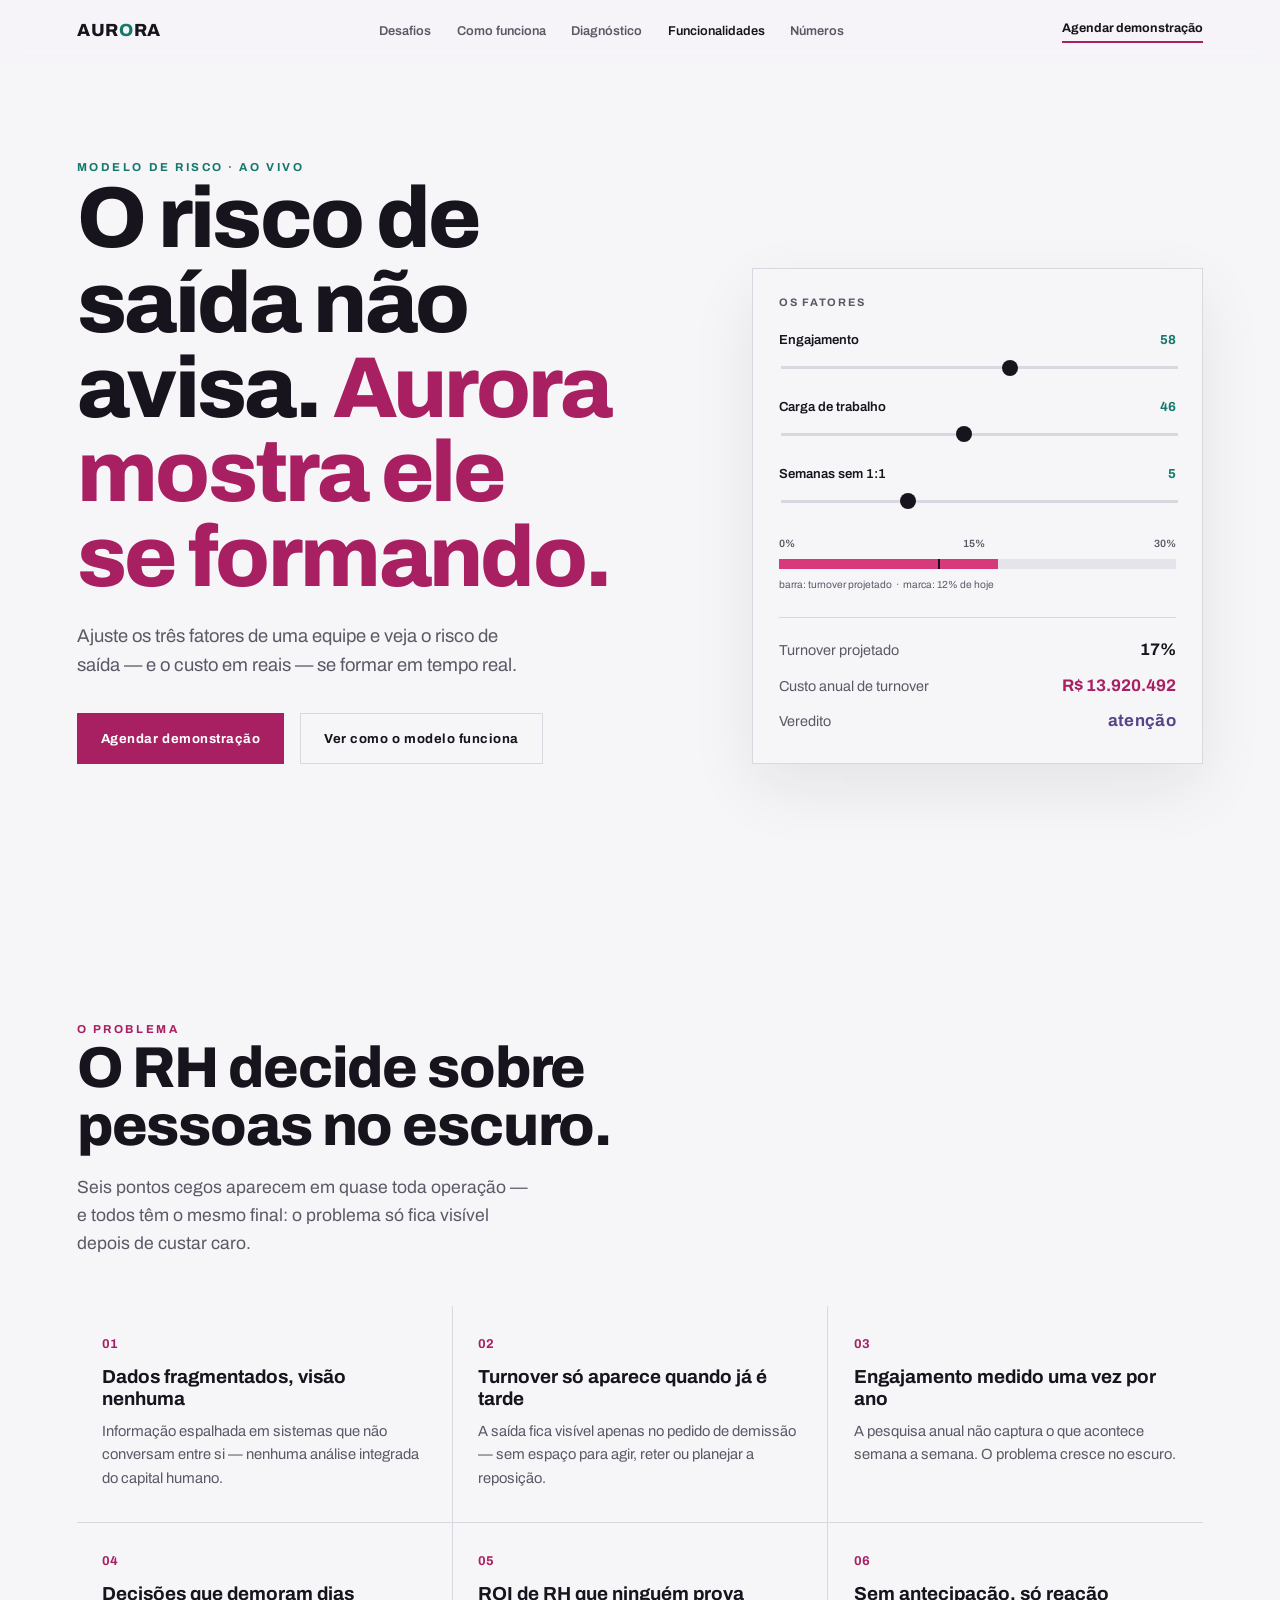
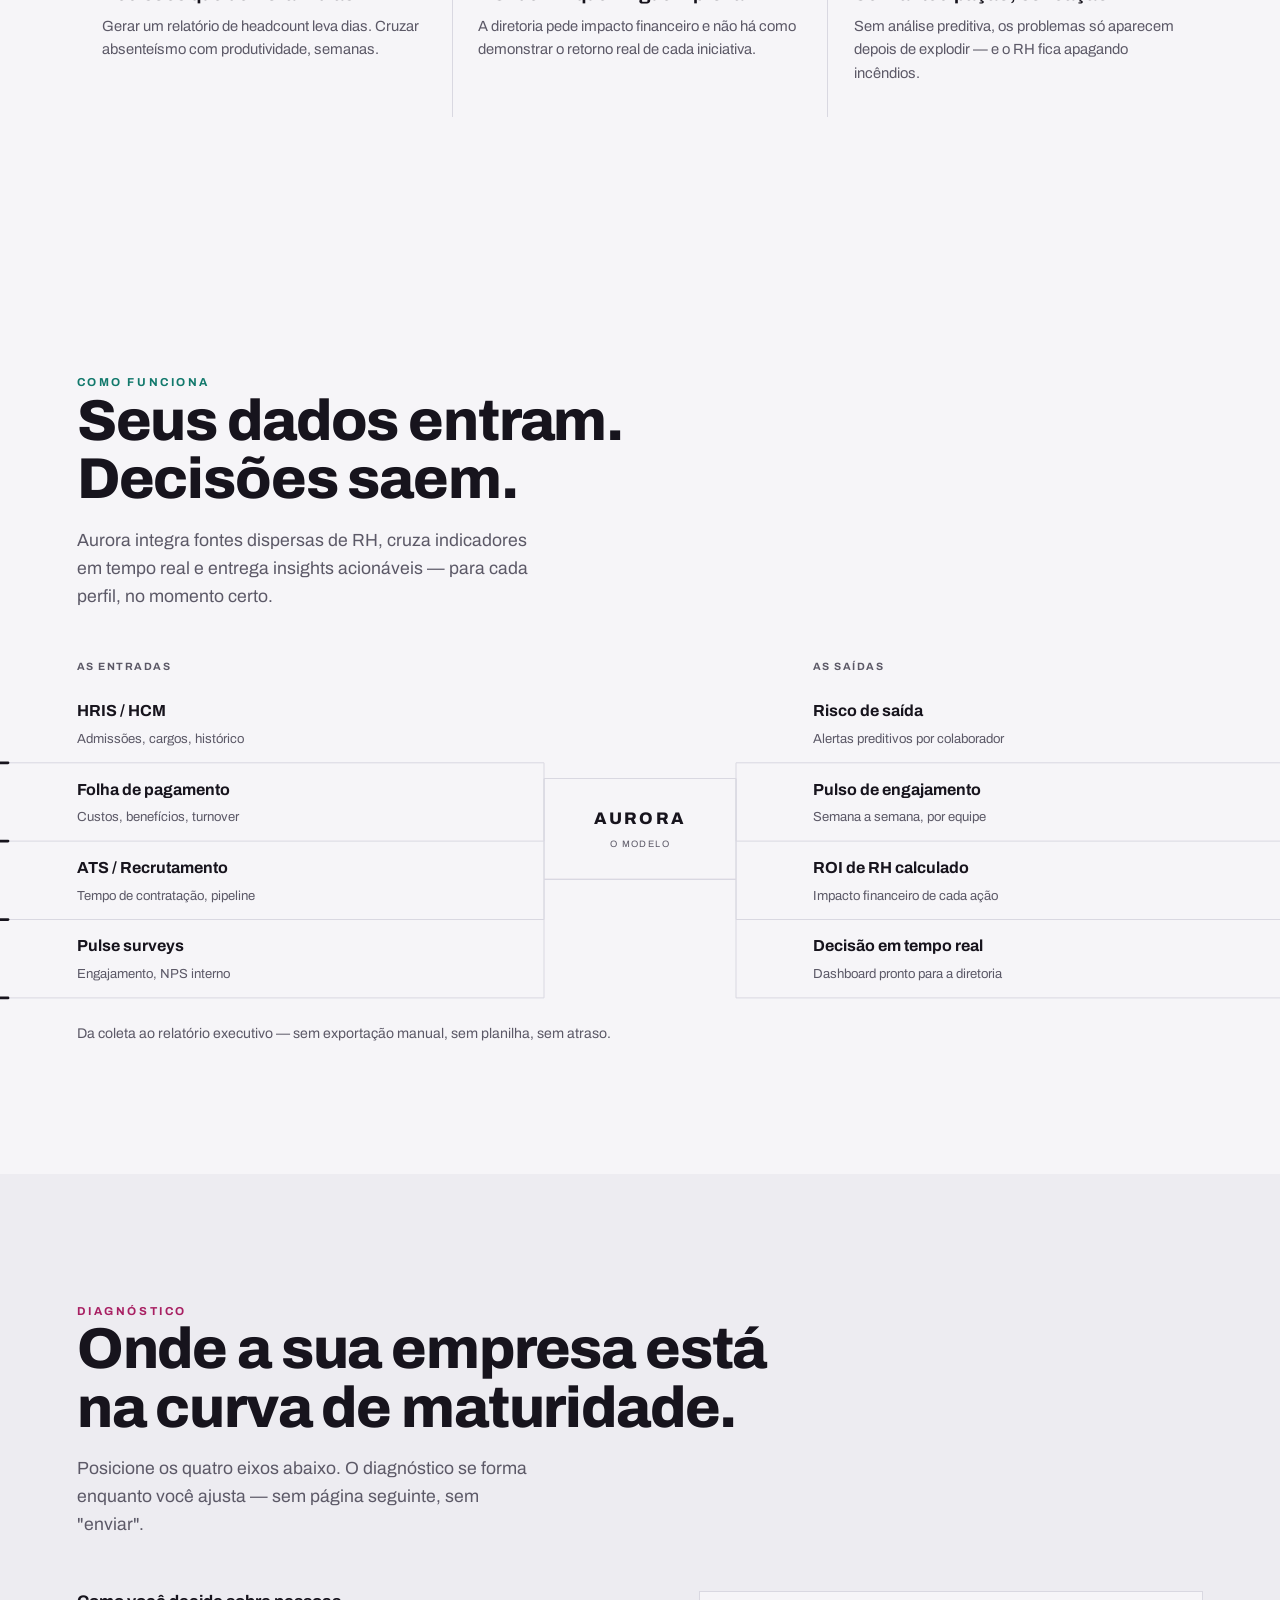
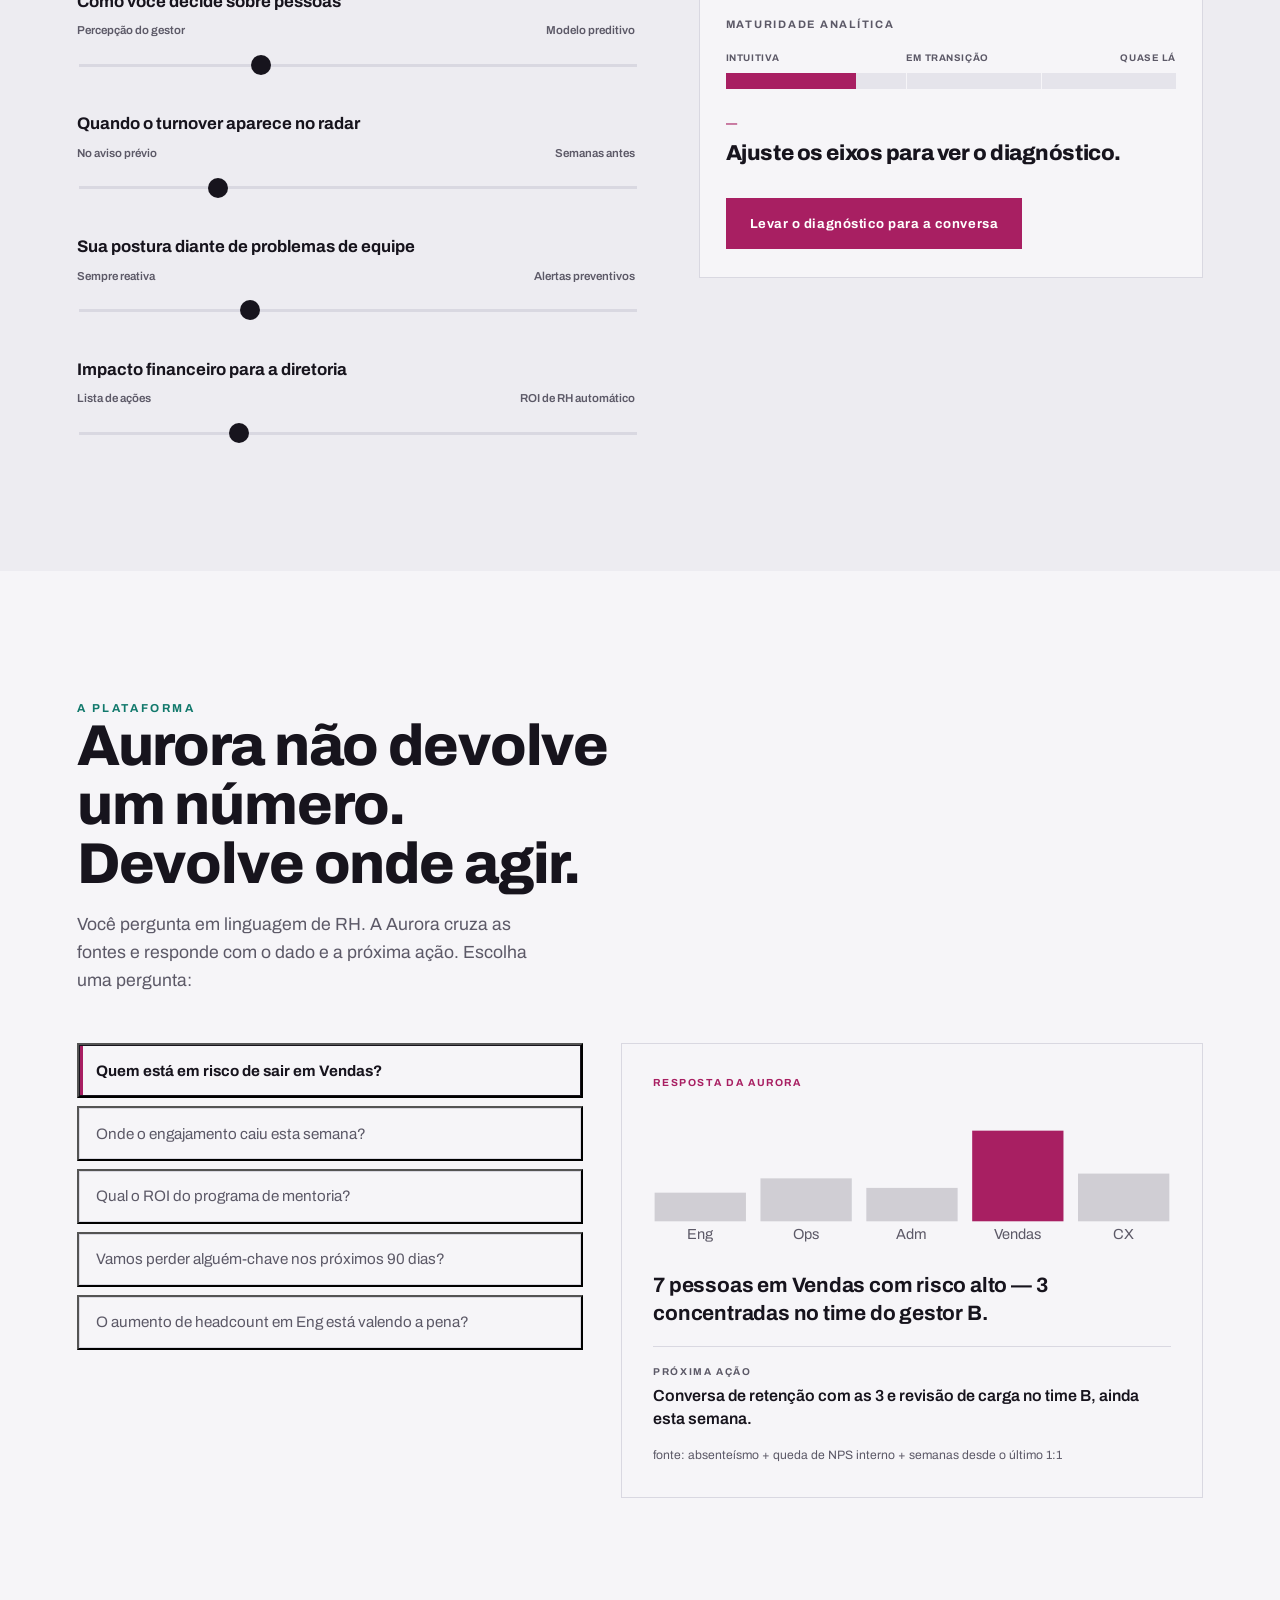
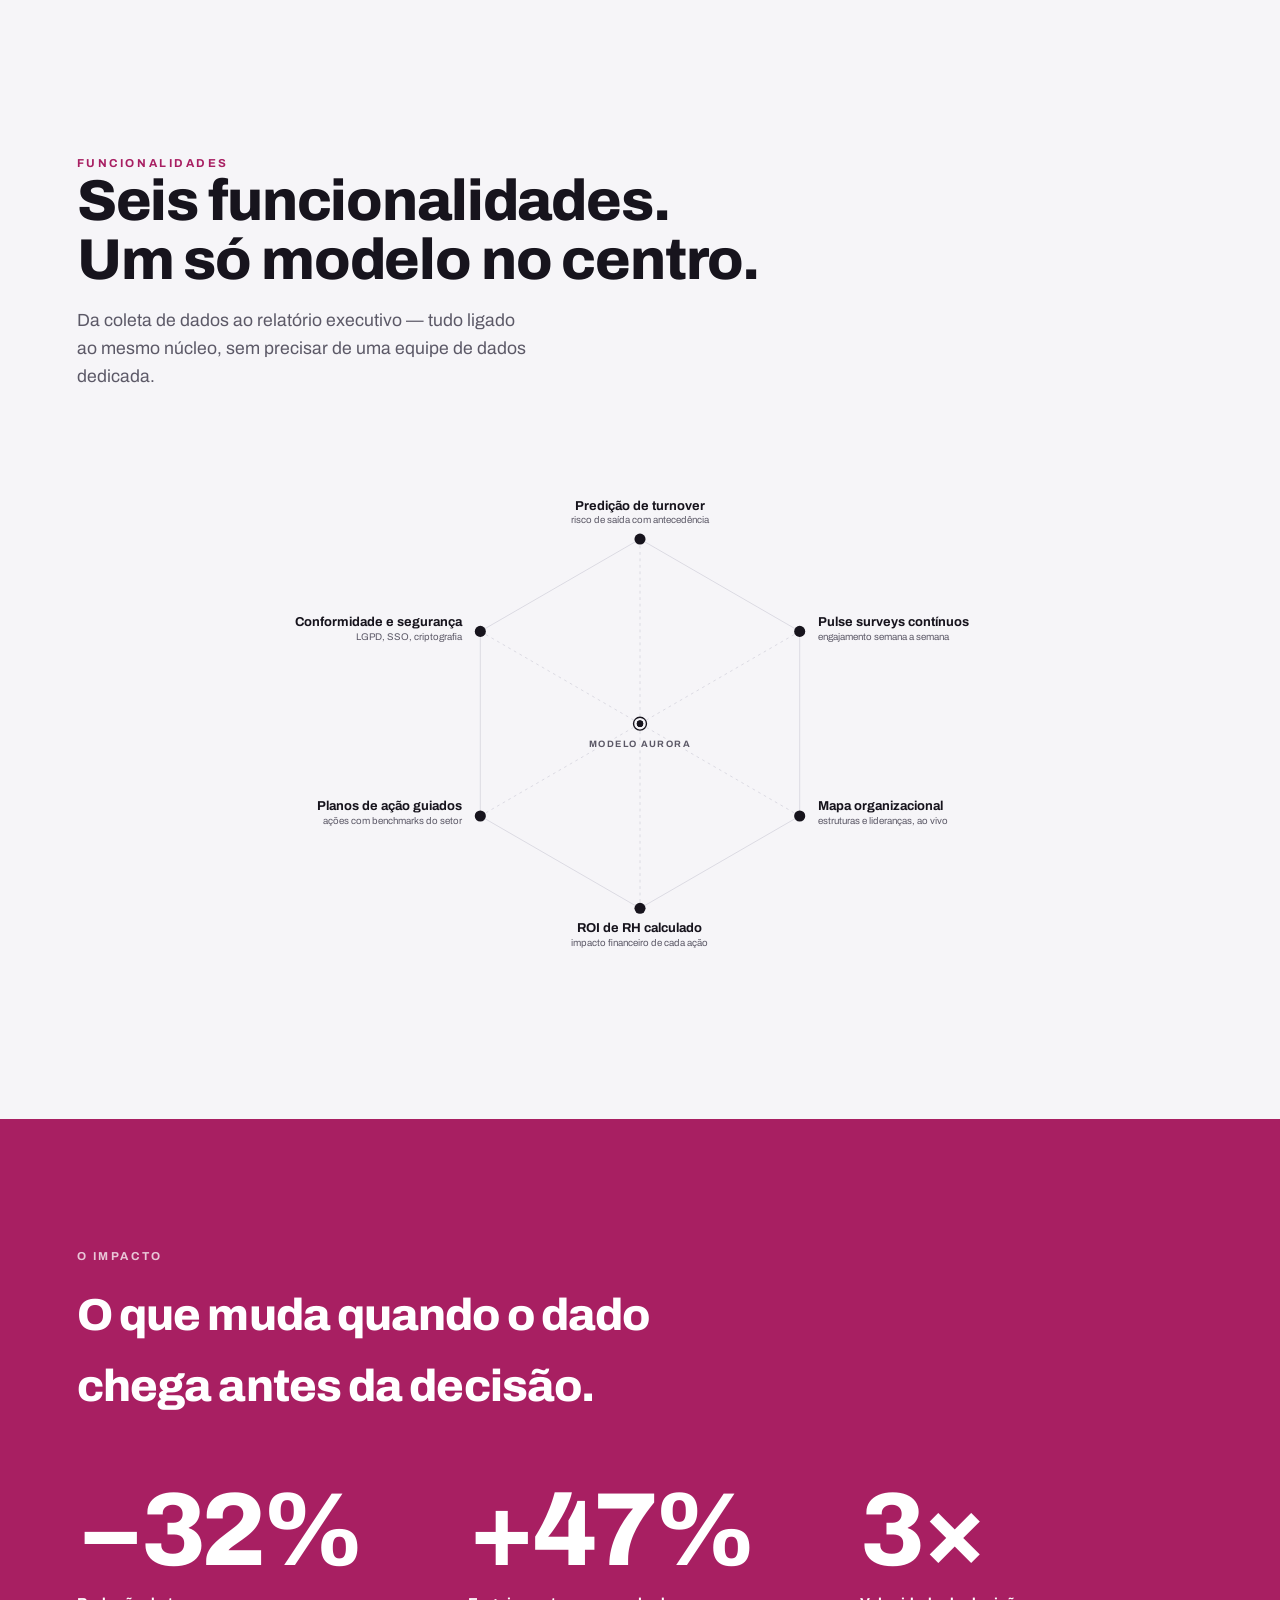
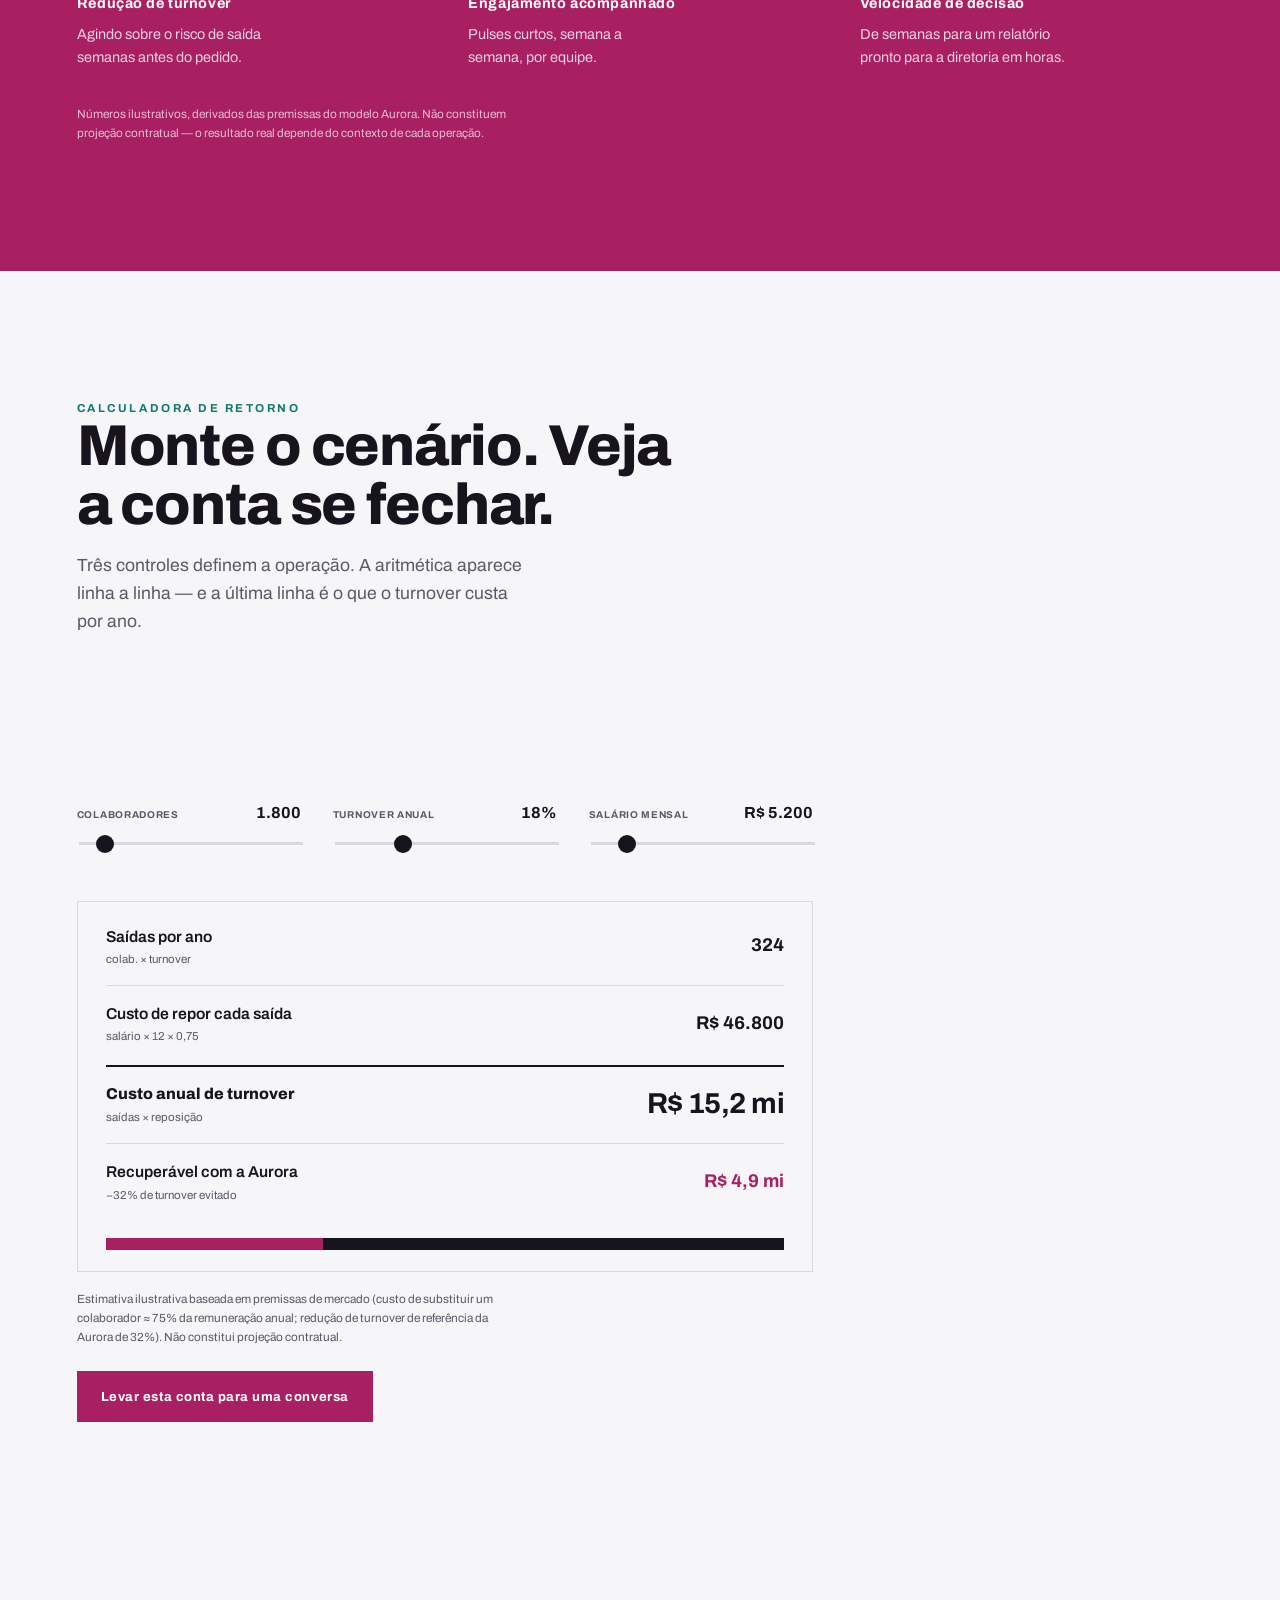
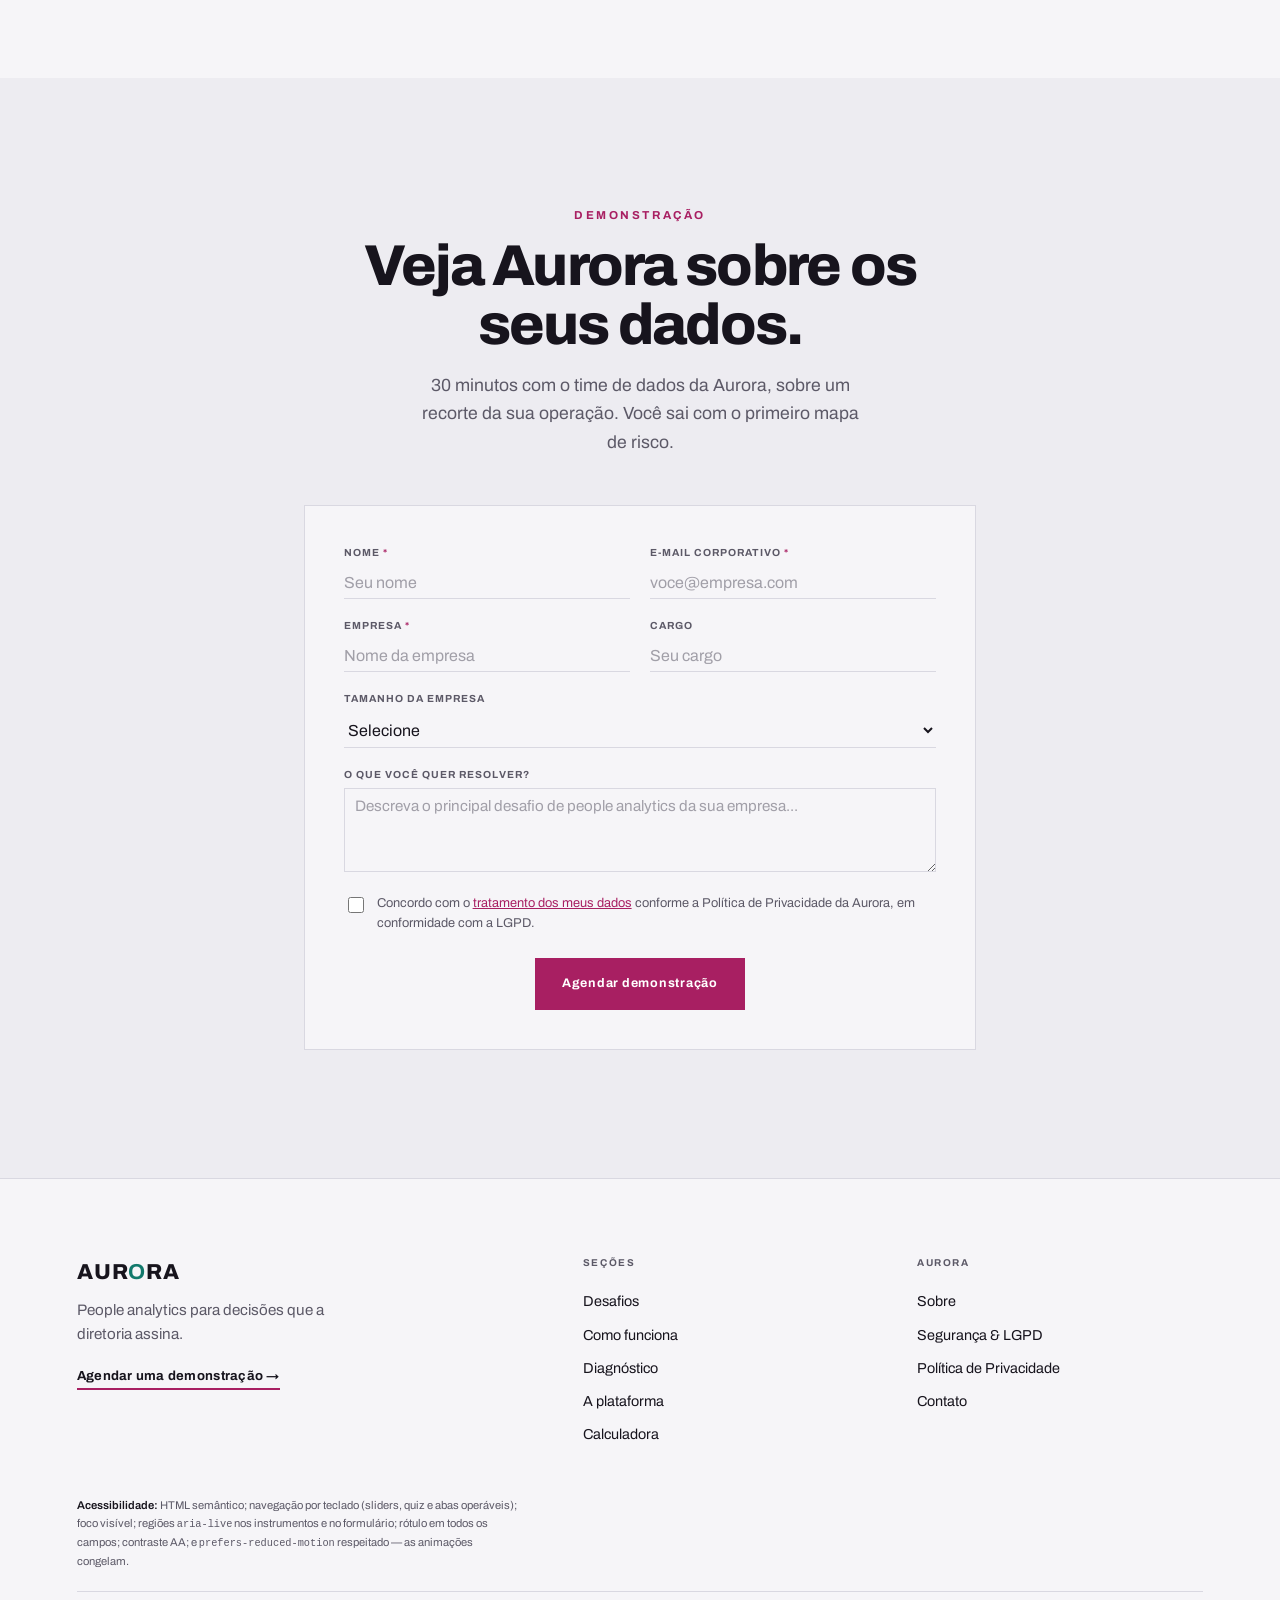
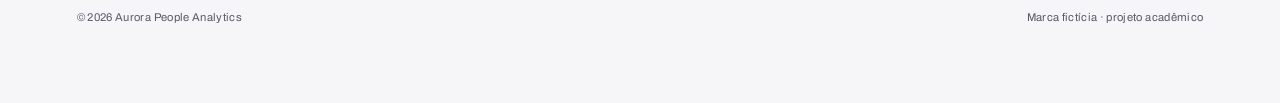
==== index.html @ d00a2bd2 "Divide o prototipo aprovado em index.html, css/ e js/ Extrai o <style> para css/styles.css e o <scri" ====
<!DOCTYPE html>
<html lang="pt-BR">
<head>
  <meta charset="UTF-8" />
  <meta name="viewport" content="width=device-width, initial-scale=1.0" />
  <title>Aurora · People Analytics para Empresas</title>
  <meta name="description" content="Aurora transforma dados de RH em decisões estratégicas. Reduza turnover, aumente engajamento e tome decisões 3× mais rápidas." />
  <link rel="canonical" href="https://aurora-people-analytics.netlify.app/" />
  <meta name="theme-color" content="#F6F5F8" />
  <link rel="icon" href="assets/favicon.svg" type="image/svg+xml" />

  <meta property="og:type" content="website" />
  <meta property="og:title" content="Aurora · People Analytics para Empresas" />
  <meta property="og:description" content="Transforme dados de RH em decisões estratégicas. Reduza turnover, aumente engajamento e decida 3× mais rápido." />
  <meta property="og:url" content="https://aurora-people-analytics.netlify.app/" />
  <meta property="og:image" content="https://aurora-people-analytics.netlify.app/assets/og-cover.svg" />
  <meta property="og:locale" content="pt_BR" />

  <meta name="twitter:card" content="summary_large_image" />
  <meta name="twitter:title" content="Aurora · People Analytics para Empresas" />
  <meta name="twitter:description" content="Transforme dados de RH em decisões estratégicas." />
  <meta name="twitter:image" content="https://aurora-people-analytics.netlify.app/assets/og-cover.svg" />

  <link rel="preconnect" href="https://fonts.googleapis.com" />
  <link rel="preconnect" href="https://fonts.gstatic.com" crossorigin />
  <link rel="stylesheet" href="https://fonts.googleapis.com/css2?family=Archivo:wght@400;500;600;700;800&display=swap" />
  <link rel="stylesheet" href="css/styles.css" />
</head>
<body>
<a href="#conteudo" class="skip-link">Ir para o conteúdo principal</a>

<header class="nav">
  <a href="#" class="wordmark">AUR<b>O</b>RA</a>
  <nav class="nav__links" aria-label="Seções">
    <a href="#desafios">Desafios</a>
    <a href="#como-funciona">Como funciona</a>
    <a href="#diagnostico">Diagnóstico</a>
    <a href="#features">Funcionalidades</a>
    <a href="#numeros">Números</a>
  </nav>
  <a href="#assine" class="nav__go">Agendar demonstração</a>
</header>

<main id="conteudo">
  <!-- ===== HERO / CAMPO DE RISCO ===== -->
  <section class="hero" aria-labelledby="hero-h">
    <div class="hold hero__inner">
      <div>
        <p class="kick kick--teal">Modelo de risco · ao vivo</p>
        <h1 id="hero-h">O risco de saída não avisa. <em>Aurora mostra ele se formando.</em></h1>
        <p class="hero__sub">
          Ajuste os três fatores de uma equipe e veja o risco de saída — e o custo em
          reais — se formar em tempo real.
        </p>
        <div class="hero__cta">
          <a href="#assine" class="btn btn--mag">Agendar demonstração</a>
          <a href="#como-funciona" class="btn btn--line">Ver como o modelo funciona</a>
        </div>
      </div>

      <div class="panelbox">
        <p class="panelbox__h">Os fatores</p>
        <div class="ctrl">
          <div class="ctrl__top"><b>Engajamento</b><span id="v-eng">58</span></div>
          <input type="range" id="s-eng" min="0" max="100" value="58" aria-label="Engajamento" />
        </div>
        <div class="ctrl">
          <div class="ctrl__top"><b>Carga de trabalho</b><span id="v-load">46</span></div>
          <input type="range" id="s-load" min="0" max="100" value="46" aria-label="Carga de trabalho" />
        </div>
        <div class="ctrl">
          <div class="ctrl__top"><b>Semanas sem 1:1</b><span id="v-oto">5</span></div>
          <input type="range" id="s-oto" min="0" max="16" value="5" aria-label="Semanas sem reunião individual" />
        </div>

        <div class="gauge" aria-hidden="true">
          <div class="gauge__scale"><span>0%</span><span>15%</span><span>30%</span></div>
          <div class="gauge__track">
            <div class="gauge__base" style="left:40%"></div>
            <div class="gauge__fill" id="g-fill" style="width:47%"></div>
          </div>
          <p class="gauge__note">barra: turnover projetado &nbsp;·&nbsp; marca: 12% de hoje</p>
        </div>

        <div class="readout" aria-live="polite">
          <div class="readout__row"><span>Turnover projetado</span><b id="r-turn">14%</b></div>
          <div class="readout__row"><span>Custo anual de turnover</span><b id="r-cost" class="up">R$ —</b></div>
          <div class="readout__row"><span>Veredito</span><b id="verdict">estável</b></div>
        </div>
      </div>
    </div>
  </section>

  <!-- ===== DESAFIOS ===== -->
  <section class="challenges" id="desafios">
    <div class="hold">
      <p class="kick kick--mag">O problema</p>
      <h2 class="h2">O RH decide sobre pessoas no escuro.</h2>
      <p class="lead">Seis pontos cegos aparecem em quase toda operação — e todos têm o mesmo final: o problema só fica visível depois de custar caro.</p>
      <div class="chgrid">
        <div class="ch"><p class="ch__n">01</p><p class="ch__t">Dados fragmentados, visão nenhuma</p><p class="ch__d">Informação espalhada em sistemas que não conversam entre si — nenhuma análise integrada do capital humano.</p></div>
        <div class="ch"><p class="ch__n">02</p><p class="ch__t">Turnover só aparece quando já é tarde</p><p class="ch__d">A saída fica visível apenas no pedido de demissão — sem espaço para agir, reter ou planejar a reposição.</p></div>
        <div class="ch"><p class="ch__n">03</p><p class="ch__t">Engajamento medido uma vez por ano</p><p class="ch__d">A pesquisa anual não captura o que acontece semana a semana. O problema cresce no escuro.</p></div>
        <div class="ch"><p class="ch__n">04</p><p class="ch__t">Decisões que demoram dias</p><p class="ch__d">Gerar um relatório de headcount leva dias. Cruzar absenteísmo com produtividade, semanas.</p></div>
        <div class="ch"><p class="ch__n">05</p><p class="ch__t">ROI de RH que ninguém prova</p><p class="ch__d">A diretoria pede impacto financeiro e não há como demonstrar o retorno real de cada iniciativa.</p></div>
        <div class="ch"><p class="ch__n">06</p><p class="ch__t">Sem antecipação, só reação</p><p class="ch__d">Sem análise preditiva, os problemas só aparecem depois de explodir — e o RH fica apagando incêndios.</p></div>
      </div>
    </div>
  </section>

  <!-- ===== COMO FUNCIONA ===== -->
  <section class="flow" id="como-funciona">
    <div class="hold">
      <p class="kick kick--teal">Como funciona</p>
      <h2 class="h2">Seus dados entram. Decisões saem.</h2>
      <p class="lead">Aurora integra fontes dispersas de RH, cruza indicadores em tempo real e entrega insights acionáveis — para cada perfil, no momento certo.</p>
      <svg class="flow__lines" id="flow-lines" aria-hidden="true"></svg>
      <div class="flow__grid">
        <div class="flow__col">
          <h3>As entradas</h3>
          <div class="flow__item"><b>HRIS / HCM</b><span>Admissões, cargos, histórico</span></div>
          <div class="flow__item"><b>Folha de pagamento</b><span>Custos, benefícios, turnover</span></div>
          <div class="flow__item"><b>ATS / Recrutamento</b><span>Tempo de contratação, pipeline</span></div>
          <div class="flow__item"><b>Pulse surveys</b><span>Engajamento, NPS interno</span></div>
        </div>
        <div class="flow__core"><p class="m">AURORA</p><p class="s">O modelo</p></div>
        <div class="flow__col">
          <h3>As saídas</h3>
          <div class="flow__item"><b>Risco de saída</b><span>Alertas preditivos por colaborador</span></div>
          <div class="flow__item"><b>Pulso de engajamento</b><span>Semana a semana, por equipe</span></div>
          <div class="flow__item"><b>ROI de RH calculado</b><span>Impacto financeiro de cada ação</span></div>
          <div class="flow__item"><b>Decisão em tempo real</b><span>Dashboard pronto para a diretoria</span></div>
        </div>
      </div>
      <p class="flow__cap">Da coleta ao relatório executivo — sem exportação manual, sem planilha, sem atraso.</p>
    </div>
  </section>

  <!-- ===== DIAGNÓSTICO ===== -->
  <section class="quiz" id="diagnostico">
    <div class="hold">
      <p class="kick kick--mag">Diagnóstico</p>
      <h2 class="h2">Onde a sua empresa está na curva de maturidade.</h2>
      <p class="lead">Posicione os quatro eixos abaixo. O diagnóstico se forma enquanto você ajusta — sem página seguinte, sem "enviar".</p>

      <div class="mat">
        <div class="mat__axes">
          <div class="mat__axis">
            <p class="mat__q">Como você decide sobre pessoas</p>
            <div class="mat__poles"><span>Percepção do gestor</span><span>Modelo preditivo</span></div>
            <input type="range" class="mat__slider" id="mat-0" min="0" max="100" value="32"
                   aria-label="Como você decide sobre pessoas — da percepção do gestor ao modelo preditivo" />
          </div>
          <div class="mat__axis">
            <p class="mat__q">Quando o turnover aparece no radar</p>
            <div class="mat__poles"><span>No aviso prévio</span><span>Semanas antes</span></div>
            <input type="range" class="mat__slider" id="mat-1" min="0" max="100" value="24"
                   aria-label="Quando o turnover aparece no radar — do aviso prévio a semanas antes" />
          </div>
          <div class="mat__axis">
            <p class="mat__q">Sua postura diante de problemas de equipe</p>
            <div class="mat__poles"><span>Sempre reativa</span><span>Alertas preventivos</span></div>
            <input type="range" class="mat__slider" id="mat-2" min="0" max="100" value="30"
                   aria-label="Sua postura diante de problemas de equipe — de sempre reativa a alertas preventivos" />
          </div>
          <div class="mat__axis">
            <p class="mat__q">Impacto financeiro para a diretoria</p>
            <div class="mat__poles"><span>Lista de ações</span><span>ROI de RH automático</span></div>
            <input type="range" class="mat__slider" id="mat-3" min="0" max="100" value="28"
                   aria-label="Impacto financeiro para a diretoria — de lista de ações a ROI de RH automático" />
          </div>
        </div>

        <div class="mat__panel">
          <p class="panelbox__h">Maturidade analítica</p>
          <div class="mat__zones" aria-hidden="true"><span>Intuitiva</span><span>Em transição</span><span>Quase lá</span></div>
          <div class="mat__track" aria-hidden="true"><div class="mat__fill" id="mat-fill"></div></div>
          <div class="mat__verdict" aria-live="polite">
            <p class="mat__badge" id="mat-badge">—</p>
            <p class="mat__title" id="mat-title">Ajuste os eixos para ver o diagnóstico.</p>
            <p class="mat__desc" id="mat-desc"></p>
          </div>
          <a href="#assine" class="btn btn--mag mat__cta" id="mat-cta" hidden>Levar o diagnóstico para a conversa</a>
        </div>
      </div>
    </div>
  </section>

  <!-- ===== SOLUÇÃO / PERGUNTE À AURORA ===== -->
  <section class="method" id="solucao">
    <div class="hold">
      <p class="kick kick--teal">A plataforma</p>
      <h2 class="h2">Aurora não devolve um número. Devolve onde agir.</h2>
      <p class="lead">Você pergunta em linguagem de RH. A Aurora cruza as fontes e responde com o dado e a próxima ação. Escolha uma pergunta:</p>

      <div class="ask">
        <div class="ask__list" role="tablist" aria-label="Perguntas">
          <button class="ask__q" role="tab" aria-selected="true" data-i="0">Quem está em risco de sair em Vendas?</button>
          <button class="ask__q" role="tab" aria-selected="false" data-i="1">Onde o engajamento caiu esta semana?</button>
          <button class="ask__q" role="tab" aria-selected="false" data-i="2">Qual o ROI do programa de mentoria?</button>
          <button class="ask__q" role="tab" aria-selected="false" data-i="3">Vamos perder alguém-chave nos próximos 90 dias?</button>
          <button class="ask__q" role="tab" aria-selected="false" data-i="4">O aumento de headcount em Eng está valendo a pena?</button>
        </div>

        <div class="ask__card" role="tabpanel" aria-live="polite">
          <p class="ask__tag">Resposta da Aurora</p>
          <div class="ask__viz" id="ask-viz" aria-hidden="true"></div>
          <p class="ask__find" id="ask-find"></p>
          <p class="ask__act"><span>Próxima ação</span><b id="ask-act"></b></p>
          <p class="ask__src" id="ask-src"></p>
        </div>
      </div>
    </div>
  </section>

  <!-- ===== FUNCIONALIDADES ===== -->
  <section class="feat" id="features">
    <div class="hold">
      <p class="kick kick--mag">Funcionalidades</p>
      <h2 class="h2">Seis funcionalidades. Um só modelo no centro.</h2>
      <p class="lead">Da coleta de dados ao relatório executivo — tudo ligado ao mesmo núcleo, sem precisar de uma equipe de dados dedicada.</p>

      <svg class="hex" id="hex" viewBox="0 0 1040 580" role="img"
           aria-label="Rede das seis funcionalidades da Aurora conectadas ao centro do modelo: predição de turnover, pulse surveys, mapa organizacional, ROI de RH, planos de ação e conformidade.">
        <g class="hex__lines">
          <line x1="520" y1="90"  x2="693" y2="190" /><line x1="693" y1="190" x2="693" y2="390" />
          <line x1="693" y1="390" x2="520" y2="490" /><line x1="520" y1="490" x2="347" y2="390" />
          <line x1="347" y1="390" x2="347" y2="190" /><line x1="347" y1="190" x2="520" y2="90"  />
          <line class="hex__spoke" x1="520" y1="90"  x2="520" y2="290" />
          <line class="hex__spoke" x1="693" y1="190" x2="520" y2="290" />
          <line class="hex__spoke" x1="693" y1="390" x2="520" y2="290" />
          <line class="hex__spoke" x1="520" y1="490" x2="520" y2="290" />
          <line class="hex__spoke" x1="347" y1="390" x2="520" y2="290" />
          <line class="hex__spoke" x1="347" y1="190" x2="520" y2="290" />
        </g>
        <circle class="hex__core" cx="520" cy="290" r="7" />
        <text class="hex__core-t" x="520" y="315" text-anchor="middle">MODELO AURORA</text>
        <g class="hex__nodes">
          <circle cx="520" cy="90" r="6" /><circle cx="693" cy="190" r="6" /><circle cx="693" cy="390" r="6" />
          <circle cx="520" cy="490" r="6" /><circle cx="347" cy="390" r="6" /><circle cx="347" cy="190" r="6" />
        </g>
        <g class="hex__labels">
          <text class="hex-t" x="520" y="58"  text-anchor="middle">Predição de turnover</text>
          <text class="hex-d" x="520" y="73"  text-anchor="middle">risco de saída com antecedência</text>
          <text class="hex-t" x="713" y="184" text-anchor="start">Pulse surveys contínuos</text>
          <text class="hex-d" x="713" y="199" text-anchor="start">engajamento semana a semana</text>
          <text class="hex-t" x="713" y="384" text-anchor="start">Mapa organizacional</text>
          <text class="hex-d" x="713" y="399" text-anchor="start">estruturas e lideranças, ao vivo</text>
          <text class="hex-t" x="520" y="516" text-anchor="middle">ROI de RH calculado</text>
          <text class="hex-d" x="520" y="531" text-anchor="middle">impacto financeiro de cada ação</text>
          <text class="hex-t" x="327" y="384" text-anchor="end">Planos de ação guiados</text>
          <text class="hex-d" x="327" y="399" text-anchor="end">ações com benchmarks do setor</text>
          <text class="hex-t" x="327" y="184" text-anchor="end">Conformidade e segurança</text>
          <text class="hex-d" x="327" y="199" text-anchor="end">LGPD, SSO, criptografia</text>
        </g>
      </svg>

      <div class="feat__list">
        <div class="ch"><p class="ch__n">01</p><p class="ch__t">Predição de turnover</p><p class="ch__d">Absenteísmo, NPS interno e desempenho cruzados em tempo real para identificar risco de saída com antecedência.</p></div>
        <div class="ch"><p class="ch__n">02</p><p class="ch__t">Pulse surveys contínuos</p><p class="ch__d">Pesquisas rápidas e recorrentes que medem engajamento semana a semana, por equipe.</p></div>
        <div class="ch"><p class="ch__n">03</p><p class="ch__t">Mapa organizacional</p><p class="ch__d">Estruturas formais e informais, colaboradores-chave e gaps de liderança visíveis em tempo real.</p></div>
        <div class="ch"><p class="ch__n">04</p><p class="ch__t">ROI de RH calculado</p><p class="ch__d">Custo de turnover evitado, ganho de produtividade e economia em recrutamento quantificados automaticamente.</p></div>
        <div class="ch"><p class="ch__n">05</p><p class="ch__t">Planos de ação guiados</p><p class="ch__d">Aurora sugere ações concretas com benchmarks do setor e estimativa de impacto.</p></div>
        <div class="ch"><p class="ch__n">06</p><p class="ch__t">Conformidade e segurança</p><p class="ch__d">LGPD by design, SSO, criptografia em repouso e em trânsito, controles de acesso granulares.</p></div>
      </div>
    </div>
  </section>

  <!-- ===== RESULTADOS ===== -->
  <section class="numbers" id="numeros">
    <div class="hold">
      <p class="kick">O impacto</p>
      <h2>O que muda quando o dado chega antes da decisão.</h2>
      <div class="numgrid">
        <div><p class="num__v">−32%</p><p class="num__l">Redução de turnover</p><p class="num__s">Agindo sobre o risco de saída semanas antes do pedido.</p></div>
        <div><p class="num__v">+47%</p><p class="num__l">Engajamento acompanhado</p><p class="num__s">Pulses curtos, semana a semana, por equipe.</p></div>
        <div><p class="num__v">3×</p><p class="num__l">Velocidade de decisão</p><p class="num__s">De semanas para um relatório pronto para a diretoria em horas.</p></div>
      </div>
      <p class="numbers__foot">Números ilustrativos, derivados das premissas do modelo Aurora. Não constituem projeção contratual — o resultado real depende do contexto de cada operação.</p>
    </div>
  </section>

  <!-- ===== CALCULADORA ===== -->
  <section class="calc" id="calculadora">
    <div class="hold">
      <p class="kick kick--teal">Calculadora de retorno</p>
      <h2 class="h2">Monte o cenário. Veja a conta se fechar.</h2>
      <p class="lead">Três controles definem a operação. A aritmética aparece linha a linha — e a última linha é o que o turnover custa por ano.</p>

      <form class="calc" id="calc-form" novalidate>
        <div class="calc__ctrls">
          <div class="calc__ctrl">
            <div class="calc__ctop"><label for="c-col">Colaboradores</label><span id="c-col-v">1.800</span></div>
            <input type="range" id="c-col" min="100" max="20000" step="50" value="1800" />
          </div>
          <div class="calc__ctrl">
            <div class="calc__ctop"><label for="c-tur">Turnover anual</label><span id="c-tur-v">18%</span></div>
            <input type="range" id="c-tur" min="1" max="60" step="1" value="18" />
          </div>
          <div class="calc__ctrl">
            <div class="calc__ctop"><label for="c-sal">Salário mensal</label><span id="c-sal-v">R$ 5.200</span></div>
            <input type="range" id="c-sal" min="1500" max="30000" step="100" value="5200" />
          </div>
        </div>

        <div class="calc__ledger" aria-live="polite">
          <div class="calc__row"><span>Saídas por ano</span><span class="calc__op">colab. × turnover</span><b id="l-saidas">324</b></div>
          <div class="calc__row"><span>Custo de repor cada saída</span><span class="calc__op">salário × 12 × 0,75</span><b id="l-rep">R$ 46.800</b></div>
          <div class="calc__row calc__row--tot"><span>Custo anual de turnover</span><span class="calc__op">saídas × reposição</span><b id="l-total">R$ 15,2 mi</b></div>
          <div class="calc__row"><span>Recuperável com a Aurora</span><span class="calc__op">−32% de turnover evitado</span><b id="l-rec" class="calc__rec">R$ 4,9 mi</b></div>
          <div class="calc__bar" aria-hidden="true"><div class="calc__bar-rec" id="calc-bar-rec"></div></div>
        </div>

        <p class="calc__meta">Estimativa ilustrativa baseada em premissas de mercado (custo de substituir um colaborador ≈ 75% da remuneração anual; redução de turnover de referência da Aurora de 32%). Não constitui projeção contratual.</p>
        <a href="#assine" class="btn btn--mag calc__cta" id="calc-cta">Levar esta conta para uma conversa</a>
      </form>
    </div>
  </section>

  <!-- ===== ASSINE / FORM ===== -->
  <section class="subscribe" id="assine">
    <div class="hold">
      <p class="kick kick--mag">Demonstração</p>
      <h2 class="sub__title">Veja Aurora sobre os seus dados.</h2>
      <p class="sub__p">30 minutos com o time de dados da Aurora, sobre um recorte da sua operação. Você sai com o primeiro mapa de risco.</p>

      <form class="card" id="lead" name="agendar-demonstracao" method="POST" data-netlify="true" netlify-honeypot="bot-field" novalidate>
        <input type="hidden" name="form-name" value="agendar-demonstracao" />
        <p hidden><label>Não preencha: <input name="bot-field" tabindex="-1" autocomplete="off" /></label></p>
        <input type="hidden" name="perfil-diagnostico" id="lead-perfil" />
        <input type="hidden" name="colaboradores" id="lead-col" />
        <input type="hidden" name="economia-estimada" id="lead-eco" />
        <div class="diag" id="diag" hidden>Diagnóstico do quiz: <b id="diag-val"></b></div>
        <div class="form__grid">
          <div class="field"><label for="f-nome">Nome <span class="req" aria-hidden="true">*</span></label><input type="text" id="f-nome" name="nome" placeholder="Seu nome" autocomplete="name" required /></div>
          <div class="field"><label for="f-email">E-mail corporativo <span class="req" aria-hidden="true">*</span></label><input type="email" id="f-email" name="email" placeholder="voce@empresa.com" autocomplete="email" required /></div>
          <div class="field"><label for="f-empresa">Empresa <span class="req" aria-hidden="true">*</span></label><input type="text" id="f-empresa" name="empresa" placeholder="Nome da empresa" autocomplete="organization" required /></div>
          <div class="field"><label for="f-cargo">Cargo</label><input type="text" id="f-cargo" name="cargo" placeholder="Seu cargo" autocomplete="organization-title" /></div>
          <div class="field span2"><label for="f-tam">Tamanho da empresa</label>
            <select id="f-tam" name="tamanho">
              <option value="">Selecione</option>
              <option value="100-499">100–499 colaboradores</option>
              <option value="500-999">500–999 colaboradores</option>
              <option value="1000-4999">1.000–4.999 colaboradores</option>
              <option value="5000+">5.000+ colaboradores</option>
            </select>
          </div>
          <div class="field span2"><label for="f-msg">O que você quer resolver?</label><textarea id="f-msg" name="mensagem" placeholder="Descreva o principal desafio de people analytics da sua empresa..."></textarea></div>
          <div class="consent"><input type="checkbox" id="f-lgpd" name="lgpd" required /><label for="f-lgpd">Concordo com o <a href="#">tratamento dos meus dados</a> conforme a Política de Privacidade da Aurora, em conformidade com a LGPD.</label></div>
          <p class="form__err" id="form-err" role="alert" hidden>Existem campos obrigatórios com erro. Confira os itens marcados.</p>
          <button type="submit" class="submit">Agendar demonstração</button>
        </div>
      </form>
      <div class="card" id="lead-done" hidden><p class="card__done"><b>Recebido.</b> O time da Aurora responde em até 1 dia útil com dois horários.</p></div>
    </div>
  </section>
</main>

<footer class="foot">
  <div class="hold">
    <div class="foot__grid">
      <div>
        <p class="foot__mark">AUR<b>O</b>RA</p>
        <p class="t">People analytics para decisões que a diretoria assina.</p>
        <a href="#assine" class="foot__cta">Agendar uma demonstração →</a>
      </div>
      <nav class="foot__col" aria-label="Seções">
        <h4>Seções</h4>
        <a href="#desafios">Desafios</a>
        <a href="#como-funciona">Como funciona</a>
        <a href="#diagnostico">Diagnóstico</a>
        <a href="#solucao">A plataforma</a>
        <a href="#calculadora">Calculadora</a>
      </nav>
      <nav class="foot__col" aria-label="Aurora">
        <h4>Aurora</h4>
        <a href="#">Sobre</a>
        <a href="#">Segurança &amp; LGPD</a>
        <a href="#">Política de Privacidade</a>
        <a href="#assine">Contato</a>
      </nav>
    </div>
    <p class="foot__a11y">
      <b>Acessibilidade:</b> HTML semântico; navegação por teclado (sliders, quiz e abas operáveis);
      foco visível; regiões <code>aria-live</code> nos instrumentos e no formulário; rótulo em todos
      os campos; contraste AA; e <code>prefers-reduced-motion</code> respeitado — as animações congelam.
    </p>
    <div class="foot__fine"><span>© 2026 Aurora People Analytics</span><span>Marca fictícia · projeto acadêmico</span></div>
  </div>
</footer>

<script src="js/roi.js" defer></script>
<script src="js/main.js" defer></script>
</body>
</html>
---- css/styles.css ----
:root {
    color-scheme: light;
    --void:   #F6F5F8;   /* fundo claro */
    --panel:  #EDECF1;
    --panel2: #E5E4EB;
    --line:   #D9D8E1;
    --fog:    #17141D;    /* texto escuro */
    --fog2:   #5C5967;
    --teal:   #12796C;
    --magenta:#A81F62;    /* acento (texto/borda/preenchimento) */
    --mag-bright: #D63A7A;/* só display grande / canvas */
    --roxo:   #574587;
    --sans: 'Archivo', system-ui, -apple-system, sans-serif;

    --px: clamp(1.25rem, 6vw, 6rem);
    --sec: clamp(4rem, 10vw, 9rem);
  }
  * { box-sizing: border-box; }
  html { -webkit-text-size-adjust: 100%; }
  body {
    margin: 0; background: var(--void); color: var(--fog);
    font-family: var(--sans); font-size: 1.0625rem; line-height: 1.6;
    -webkit-font-smoothing: antialiased;
  }
  ::selection { background: var(--magenta); color: #fff; }
  h1,h2,h3,h4,p { margin: 0; }
  a { color: inherit; }
  button { font: inherit; cursor: pointer; color: inherit; }
  canvas { display: block; }

  .hold { max-width: 92rem; margin-inline: auto; padding-inline: var(--px); }
  .kick {
    font-size: .72rem; font-weight: 700; letter-spacing: .22em; text-transform: uppercase;
    color: var(--fog2);
  }
  .kick--teal { color: var(--teal); }
  .kick--mag { color: var(--magenta); }
  .h2 {
    font-weight: 800; font-size: clamp(2rem, 5vw, 3.6rem); line-height: 1.02;
    letter-spacing: -.02em; text-wrap: balance; max-width: 20ch;
  }
  .lead { margin-top: 1.1rem; max-width: 46ch; color: var(--fog2); font-size: 1.1rem; }

  .btn {
    display: inline-flex; align-items: center; gap: .5rem;
    font-weight: 700; font-size: .82rem; letter-spacing: .04em;
    background: var(--fog); color: var(--void); text-decoration: none;
    padding: .95rem 1.5rem; border: 0;
  }
  .btn:hover { background: var(--magenta); color: #fff; }
  .btn--mag { background: var(--magenta); color: #fff; }
  .btn--mag:hover { background: var(--fog); color: var(--void); }
  .btn--line { background: transparent; color: var(--fog); box-shadow: inset 0 0 0 1px var(--line); }
  .btn--line:hover { background: transparent; box-shadow: inset 0 0 0 1px var(--fog); color: var(--fog); }

  /* ---------- nav ---------- */
  .nav {
    position: sticky; top: 0; z-index: 50;
    display: flex; align-items: center; justify-content: space-between;
    padding: 1.05rem var(--px); background: rgba(246,245,248,.82); backdrop-filter: blur(8px);
  }
  .wordmark { font-weight: 800; font-size: 1.1rem; letter-spacing: .04em; text-decoration: none; }
  .wordmark b { color: var(--teal); font-weight: 800; }
  .nav__links { display: none; gap: 1.6rem; }
  .nav__links a { font-size: .8rem; font-weight: 600; color: var(--fog2); text-decoration: none; }
  .nav__links a:hover { color: var(--fog); }
  .nav__go { font-size: .78rem; font-weight: 700; color: var(--fog); text-decoration: none; border-bottom: 2px solid var(--magenta); padding-bottom: 2px; }
  @media (min-width: 880px) { .nav__links { display: flex; } }

  /* ---------- hero ---------- */
  .hero { padding-top: clamp(3rem, 8vw, 6rem); padding-bottom: var(--sec); }
  .hero__inner {
    display: grid; gap: clamp(2.5rem, 5vw, 4rem);
  }
  @media (min-width: 1000px) { .hero__inner { grid-template-columns: 1.15fr .85fr; align-items: end; } }
  .hero h1 {
    font-weight: 800; font-size: clamp(2.6rem, 7vw, 5.4rem); line-height: .98;
    letter-spacing: -.03em; text-wrap: balance; max-width: 15ch;
  }
  .hero h1 em { font-style: normal; color: var(--magenta); }
  .hero__sub { margin-top: 1.4rem; max-width: 40ch; color: var(--fog2); font-size: 1.15rem; }
  .hero__cta { margin-top: 2rem; display: flex; gap: 1rem; flex-wrap: wrap; }

  .panelbox {
    background: var(--void);
    box-shadow: inset 0 0 0 1px var(--line), 0 24px 60px rgba(23,20,29,.08);
    padding: 1.6rem 1.7rem 1.8rem;
  }
  .gauge { margin-top: 1.6rem; }
  .gauge__scale { display: flex; justify-content: space-between; font-size: .66rem; font-weight: 600; color: var(--fog2); font-variant-numeric: tabular-nums; }
  .gauge__track { position: relative; height: 10px; margin-top: .35rem; background: var(--panel2); overflow: hidden; }
  .gauge__base { position: absolute; top: -3px; bottom: -3px; width: 2px; background: var(--fog); z-index: 2; }
  .gauge__fill { position: absolute; left: 0; top: 0; bottom: 0; background: var(--mag-bright); transition: width .35s ease; }
  .gauge__note { margin-top: .5rem; font-size: .64rem; color: var(--fog2); }
  .panelbox__h { font-size: .68rem; font-weight: 700; letter-spacing: .16em; text-transform: uppercase; color: var(--fog2); }
  .ctrl { margin-top: 1.15rem; }
  .ctrl__top { display: flex; justify-content: space-between; align-items: baseline; font-size: .82rem; }
  .ctrl__top b { font-weight: 600; }
  .ctrl__top span { font-weight: 700; font-variant-numeric: tabular-nums; color: var(--teal); }
  .ctrl input[type=range] {
    -webkit-appearance: none; appearance: none; width: 100%; height: 3px; margin-top: .55rem;
    background: var(--line); outline: none;
  }
  .ctrl input[type=range]::-webkit-slider-thumb {
    -webkit-appearance: none; appearance: none; width: 16px; height: 16px; border-radius: 50%;
    background: var(--fog); cursor: pointer; border: 0;
  }
  .ctrl input[type=range]::-moz-range-thumb { width: 16px; height: 16px; border-radius: 50%; background: var(--fog); cursor: pointer; border: 0; }
  .readout {
    margin-top: 1.5rem; padding-top: 1.25rem; box-shadow: inset 0 1px 0 var(--line);
    display: grid; gap: .55rem;
  }
  .readout__row { display: flex; justify-content: space-between; align-items: baseline; font-size: .9rem; }
  .readout__row span:first-child { color: var(--fog2); }
  .readout__row b { font-weight: 700; font-variant-numeric: tabular-nums; font-size: 1.05rem; }
  .readout__row b.up { color: var(--magenta); }
  #verdict { font-weight: 700; letter-spacing: .02em; }

  /* ---------- desafios ---------- */
  .challenges { padding-block: var(--sec); }
  .chgrid { margin-top: clamp(2rem, 4vw, 3rem); display: grid; gap: 1px; background: var(--line); }
  @media (min-width: 680px) { .chgrid { grid-template-columns: repeat(2, 1fr); } }
  @media (min-width: 1040px) { .chgrid { grid-template-columns: repeat(3, 1fr); } }
  .ch { background: var(--void); padding: 1.75rem 1.6rem 2rem; transition: background .2s; }
  .ch:hover { background: var(--panel); }
  .ch__n { font-size: .8rem; font-weight: 700; color: var(--magenta); font-variant-numeric: tabular-nums; }
  .ch__t { margin-top: .7rem; font-weight: 700; font-size: 1.18rem; line-height: 1.2; }
  .ch__d { margin-top: .55rem; color: var(--fog2); font-size: .92rem; }

  /* ---------- números ---------- */
  .numbers { background: var(--magenta); color: #fff; padding-block: var(--sec); }
  .numbers .kick { color: rgba(255,255,255,.75); }
  .numbers h2 { margin-top: .9rem; font-weight: 800; font-size: clamp(1.8rem, 4vw, 2.8rem); letter-spacing: -.02em; max-width: 24ch; }
  .numgrid { margin-top: clamp(2.5rem, 5vw, 4rem); display: grid; gap: clamp(2rem, 4vw, 3rem); }
  @media (min-width: 780px) { .numgrid { grid-template-columns: repeat(3, 1fr); } }
  .num__v { font-weight: 800; font-size: clamp(3.4rem, 9vw, 6.5rem); line-height: .85; letter-spacing: -.04em; font-variant-numeric: tabular-nums; }
  .num__l { margin-top: 1rem; font-weight: 700; font-size: .9rem; letter-spacing: .04em; }
  .num__s { margin-top: .5rem; font-size: .9rem; color: rgba(255,255,255,.8); max-width: 26ch; }
  .numbers__foot { margin-top: 2.25rem; font-size: .74rem; color: rgba(255,255,255,.7); max-width: 62ch; }

  /* ---------- método ---------- */
  .method { padding-block: var(--sec); }
  .method__grid { margin-top: clamp(2rem, 4vw, 3rem); display: grid; gap: 2.5rem 3rem; }
  @media (min-width: 900px) { .method__grid { grid-template-columns: 1fr 1fr; } }
  .caplist { display: grid; gap: 0; }
  .cap { display: grid; grid-template-columns: 1.8rem 1fr; gap: .2rem 1rem; padding-block: 1rem; box-shadow: inset 0 1px 0 var(--line); }
  .cap:first-child { box-shadow: none; }
  .cap__n { grid-row: 1 / 3; font-weight: 700; color: var(--teal); font-size: .95rem; }
  .cap__t { font-weight: 700; font-size: 1.02rem; }
  .cap__d { grid-column: 2; color: var(--fog2); font-size: .88rem; }
  .plates { display: grid; grid-template-columns: 1fr 1fr; gap: 1px; background: var(--line); align-self: start; box-shadow: inset 0 0 0 1px var(--line); }
  .plate2 { background: var(--void); padding: 1.1rem 1.2rem 1rem; }
  .plate2__t { font-size: .64rem; font-weight: 700; letter-spacing: .12em; text-transform: uppercase; color: var(--fog2); margin-bottom: .5rem; }
  .plates__cap { grid-column: 1 / -1; margin-top: 1rem; font-size: .82rem; color: var(--fog2); }
  .plates__cap b { color: var(--magenta); font-weight: 700; }

  /* ---------- como funciona (fluxo) ---------- */
  .flow { padding-block: var(--sec); position: relative; overflow: hidden; }
  .flow__grid { position: relative; z-index: 1; margin-top: clamp(2rem, 4vw, 3rem); display: grid; gap: 1.5rem; }
  @media (min-width: 900px) { .flow__grid { grid-template-columns: 1fr minmax(9rem, 12rem) 1fr; align-items: center; column-gap: clamp(2rem, 6vw, 6rem); } }
  .flow__col h3 { font-size: .66rem; font-weight: 700; letter-spacing: .14em; text-transform: uppercase; color: var(--fog2); margin-bottom: .6rem; }
  .flow__item { padding-block: .8rem; box-shadow: inset 0 1px 0 var(--line); }
  .flow__item:first-of-type { box-shadow: none; }
  .flow__item b { font-weight: 700; font-size: 1rem; display: block; }
  .flow__item span { font-size: .82rem; color: var(--fog2); }
  .flow__core {
    position: relative; z-index: 1; text-align: center; padding: 1.7rem 1rem;
    background: var(--void); color: var(--fog);
  }
  .flow__core .m { font-weight: 800; font-size: 1.05rem; letter-spacing: .12em; }
  .flow__core .s { font-size: .58rem; letter-spacing: .16em; text-transform: uppercase; color: var(--fog2); margin-top: .3rem; }
  .flow__cap { position: relative; z-index: 1; margin-top: 1.5rem; font-size: .88rem; color: var(--fog2); max-width: 80ch; }

  .flow__lines { position: absolute; inset: 0; width: 100%; height: 100%; z-index: 2; pointer-events: none; overflow: visible; display: none; }
  @media (min-width: 900px) {
    .flow__lines { display: block; }
    .flow__item { box-shadow: none; }
  }
  .flow__trace { fill: none; stroke: var(--line); stroke-width: 1; }
  .flow__pulse { fill: none; stroke: var(--fog); stroke-width: 2.75; stroke-linecap: round; }
  @media (prefers-reduced-motion: reduce) { .flow__pulse { display: none; } }

  /* ---------- solução: barras de indicador ---------- */
  .solbars { align-self: start; }
  .solbars__h { font-size: .64rem; font-weight: 700; letter-spacing: .14em; text-transform: uppercase; color: var(--fog2); margin-bottom: 1rem; }
  .solbar { display: grid; grid-template-columns: 7rem 1fr auto; gap: .9rem; align-items: center; margin-bottom: .9rem; }
  .solbar__l { font-size: .82rem; font-weight: 600; color: var(--fog2); }
  .solbar__t { height: 8px; background: var(--panel2); overflow: hidden; }
  .solbar__f { height: 100%; background: var(--magenta); }
  .solbar__v { font-size: .82rem; font-weight: 700; font-variant-numeric: tabular-nums; }

  /* ---------- funcionalidades ---------- */
  .feat { padding-block: var(--sec); }
  .hex { width: 100%; max-width: 60rem; margin: clamp(2.5rem, 5vw, 4rem) auto 0; display: block; overflow: visible; }
  .hex__lines line { stroke: var(--line); stroke-width: 1; }
  .hex__lines .hex__spoke { stroke-dasharray: 3 4; }
  .hex__nodes circle { fill: var(--fog); }
  .hex__core { fill: none; stroke: var(--fog); stroke-width: 1.5; }
  .hex__core-t { font: 700 10px/1 var(--sans); letter-spacing: 1.5px; fill: var(--fog2);
    paint-order: stroke; stroke: var(--void); stroke-width: 4px; stroke-linejoin: round; }
  .hex-t { font: 700 14px/1 var(--sans); fill: var(--fog);
    paint-order: stroke; stroke: var(--void); stroke-width: 4px; stroke-linejoin: round; }
  .hex-d { font: 400 10.5px/1 var(--sans); fill: var(--fog2);
    paint-order: stroke; stroke: var(--void); stroke-width: 3px; stroke-linejoin: round; }
  .hex__pulse { fill: var(--fog); }
  .feat__list { display: none; }
  @media (max-width: 760px) {
    .hex { display: none; }
    .feat__list { display: grid; gap: 1px; background: var(--line); box-shadow: inset 0 0 0 1px var(--line); margin-top: clamp(2rem, 5vw, 3rem); }
  }
  @media (prefers-reduced-motion: reduce) { .hex__pulse { display: none; } }

  /* ---------- diagnóstico (instrumento) ---------- */
  .quiz { background: var(--panel); padding-block: var(--sec); }
  .mat { margin-top: clamp(2rem, 4vw, 3.5rem); display: grid; gap: clamp(2.5rem, 5vw, 4rem); }
  @media (min-width: 960px) { .mat { grid-template-columns: 1.05fr .95fr; align-items: start; } }
  .mat__axes { display: grid; gap: clamp(1.75rem, 3vw, 2.5rem); }
  .mat__q { font-weight: 700; font-size: 1.05rem; line-height: 1.3; }
  .mat__poles { display: flex; justify-content: space-between; gap: 1rem; font-size: .72rem; font-weight: 600; color: var(--fog2); margin: .55rem 0 .5rem; }
  .mat__poles span:last-child { text-align: right; }
  .mat__slider { -webkit-appearance: none; appearance: none; width: 100%; height: 3px; background: var(--line); outline: none; cursor: pointer; }
  .mat__slider::-webkit-slider-thumb { -webkit-appearance: none; appearance: none; width: 20px; height: 20px; border-radius: 50%; background: var(--fog); border: 0; cursor: pointer; }
  .mat__slider::-moz-range-thumb { width: 20px; height: 20px; border-radius: 50%; background: var(--fog); border: 0; cursor: pointer; }
  .mat__slider:focus-visible::-webkit-slider-thumb { box-shadow: 0 0 0 3px var(--magenta); }

  .mat__panel { background: var(--void); box-shadow: inset 0 0 0 1px var(--line); padding: 1.6rem 1.7rem 1.8rem; }
  @media (min-width: 960px) { .mat__panel { position: sticky; top: 5rem; } }
  .mat__zones { display: flex; margin-top: 1.1rem; font-size: .6rem; font-weight: 700; letter-spacing: .06em; text-transform: uppercase; color: var(--fog2); }
  .mat__zones span:nth-child(1) { width: 40%; }
  .mat__zones span:nth-child(2) { width: 30%; }
  .mat__zones span:nth-child(3) { width: 30%; text-align: right; }
  .mat__track { position: relative; height: 16px; margin-top: .4rem; background: var(--panel2); overflow: hidden; }
  .mat__track::before, .mat__track::after { content: ""; position: absolute; top: 0; bottom: 0; width: 1px; background: var(--void); z-index: 2; }
  .mat__track::before { left: 40%; }
  .mat__track::after { left: 70%; }
  .mat__fill { position: absolute; left: 0; top: 0; bottom: 0; width: 0; background: var(--magenta); transition: width .35s cubic-bezier(.4,0,.2,1); }
  @media (prefers-reduced-motion: reduce) { .mat__fill { transition: none; } }
  .mat__verdict { margin-top: 1.6rem; }
  .mat__badge { font-size: .7rem; font-weight: 700; letter-spacing: .16em; text-transform: uppercase; color: var(--magenta); }
  .mat__title { margin: .55rem 0 .6rem; font-weight: 800; font-size: 1.35rem; line-height: 1.15; letter-spacing: -.02em; text-wrap: balance; }
  .mat__desc { font-size: .92rem; line-height: 1.6; color: var(--fog2); }
  .mat__cta { margin-top: 1.4rem; }

  /* ---------- pergunte à Aurora ---------- */
  .ask { margin-top: clamp(2rem, 4vw, 3rem); display: grid; gap: clamp(1.75rem, 3vw, 2.5rem); }
  @media (min-width: 940px) { .ask { grid-template-columns: 1fr 1.15fr; align-items: start; } }
  .ask__list { display: grid; gap: .5rem; align-content: start; }
  .ask__q {
    text-align: left; width: 100%; padding: .95rem 1.1rem; background: transparent;
    box-shadow: inset 0 0 0 1px var(--line); font-size: .95rem; line-height: 1.35;
    color: var(--fog2); transition: background .15s, box-shadow .15s, color .15s;
  }
  .ask__q:hover { background: var(--panel2); color: var(--fog); }
  .ask__q[aria-selected="true"] {
    color: var(--fog); font-weight: 700;
    box-shadow: inset 0 0 0 1px var(--fog), inset 4px 0 0 var(--magenta);
  }
  .ask__card { background: var(--void); box-shadow: inset 0 0 0 1px var(--line); padding: clamp(1.5rem, 3vw, 2rem); }
  .ask__tag { font-size: .64rem; font-weight: 700; letter-spacing: .16em; text-transform: uppercase; color: var(--magenta); }
  .ask__viz { margin: 1rem 0 1.2rem; }
  .ask__viz svg { width: 100%; height: auto; }
  .ask__find { font-weight: 700; font-size: clamp(1.05rem, 1.8vw, 1.3rem); line-height: 1.35; letter-spacing: -.01em; }
  .ask__act {
    margin-top: 1.2rem; padding-top: 1.1rem; box-shadow: inset 0 1px 0 var(--line);
    display: grid; gap: .25rem;
  }
  .ask__act span { font-size: .62rem; font-weight: 700; letter-spacing: .16em; text-transform: uppercase; color: var(--fog2); }
  .ask__act b { font-weight: 600; font-size: 1rem; line-height: 1.45; }
  .ask__src { margin-top: 1rem; font-size: .76rem; color: var(--fog2); }
  .ask__src::before { content: "fonte: "; color: var(--fog2); }

  /* ---------- calculadora ---------- */
  .calc { padding-block: var(--sec); }
  .calc { display: block; }
  .calc__ctrls { margin-top: clamp(1.5rem, 3vw, 2.25rem); display: grid; gap: clamp(1.5rem, 3vw, 2rem); max-width: 46rem; }
  @media (min-width: 720px) { .calc__ctrls { grid-template-columns: repeat(3, 1fr); } }
  .calc__ctop { display: flex; justify-content: space-between; align-items: baseline; gap: .75rem; }
  .calc__ctop label { font-size: .62rem; font-weight: 700; letter-spacing: .07em; text-transform: uppercase; color: var(--fog2); white-space: nowrap; }
  .calc__ctop span { font-weight: 700; font-size: 1rem; font-variant-numeric: tabular-nums; flex-shrink: 0; }
  .calc__ctrl input[type=range] { -webkit-appearance: none; appearance: none; width: 100%; height: 3px; margin-top: .6rem; background: var(--line); outline: none; cursor: pointer; }
  .calc__ctrl input[type=range]::-webkit-slider-thumb { -webkit-appearance: none; appearance: none; width: 18px; height: 18px; border-radius: 50%; background: var(--fog); border: 0; cursor: pointer; }
  .calc__ctrl input[type=range]::-moz-range-thumb { width: 18px; height: 18px; border-radius: 50%; background: var(--fog); border: 0; cursor: pointer; }

  .calc__ledger {
    margin-top: clamp(2.25rem, 4vw, 3rem); max-width: 46rem;
    box-shadow: inset 0 0 0 1px var(--line); padding: .4rem clamp(1.1rem, 3vw, 1.8rem) 1.4rem;
  }
  .calc__row {
    display: grid; grid-template-columns: 1fr auto; align-items: baseline; gap: .1rem 1rem;
    padding-block: 1rem; box-shadow: inset 0 1px 0 var(--line);
  }
  .calc__row:first-child { box-shadow: none; }
  .calc__row > span:first-child { font-weight: 600; font-size: .98rem; }
  .calc__op { grid-column: 1; font-size: .72rem; color: var(--fog2); }
  .calc__row b { grid-row: 1 / 3; grid-column: 2; align-self: center; font-weight: 700; font-size: 1.15rem; font-variant-numeric: tabular-nums; white-space: nowrap; }
  .calc__row--tot { box-shadow: inset 0 2px 0 var(--fog); margin-top: .2rem; }
  .calc__row--tot > span:first-child { font-weight: 800; }
  .calc__row--tot b { font-size: clamp(1.35rem, 2.6vw, 1.8rem); letter-spacing: -.02em; }
  .calc__rec { color: var(--magenta); }
  .calc__bar { height: 12px; margin-top: 1.1rem; background: var(--fog); position: relative; overflow: hidden; }
  .calc__bar-rec { position: absolute; left: 0; top: 0; bottom: 0; width: 32%; background: var(--magenta); transition: width .3s ease; }
  @media (prefers-reduced-motion: reduce) { .calc__bar-rec { transition: none; } }

  .calc__meta { margin-top: 1.1rem; max-width: 60ch; font-size: .74rem; color: var(--fog2); line-height: 1.6; }
  .calc__cta { margin-top: 1.5rem; }

  /* ---------- assine / form ---------- */
  .subscribe { background: var(--panel); padding-block: var(--sec); }
  .subscribe .hold { text-align: center; }
  .subscribe .kick { display: block; }
  .sub__title { margin: .8rem auto 0; font-weight: 800; font-size: clamp(2rem, 5vw, 3.6rem); line-height: 1.02; letter-spacing: -.03em; max-width: 18ch; }
  .sub__p { margin: 1.1rem auto 0; max-width: 46ch; color: var(--fog2); font-size: 1.1rem; }
  .card { margin: clamp(2rem, 4vw, 3rem) auto 0; max-width: 42rem; background: var(--void); box-shadow: inset 0 0 0 1px var(--line); padding: clamp(1.5rem, 4vw, 2.5rem); text-align: left; }
  .subscribe .submit { justify-self: center; }
  .diag { font-size: .8rem; color: var(--fog2); box-shadow: inset 0 0 0 1px var(--line); padding: .6rem .85rem; margin-bottom: 1.4rem; }
  .diag b { color: var(--magenta); }
  .form__grid { display: grid; gap: 1.2rem; }
  @media (min-width: 560px) { .form__grid { grid-template-columns: 1fr 1fr; } }
  .field { display: flex; flex-direction: column; gap: .3rem; }
  .field.span2 { grid-column: 1 / -1; }
  .field label { font-size: .64rem; font-weight: 700; letter-spacing: .1em; text-transform: uppercase; color: var(--fog2); }
  .field label .req { color: var(--magenta); }
  .field input, .field select, .field textarea {
    font-family: var(--sans); font-size: 1rem; color: var(--fog); background: transparent;
    border: 0; box-shadow: inset 0 -1px 0 var(--line); padding: .5rem 0; outline: none; width: 100%;
  }
  .field textarea { box-shadow: inset 0 0 0 1px var(--line); padding: .6rem .7rem; resize: vertical; min-height: 84px; font-size: .95rem; }
  .field input:focus, .field select:focus, .field textarea:focus { box-shadow: inset 0 -2px 0 var(--magenta); }
  .field textarea:focus { box-shadow: inset 0 0 0 1px var(--magenta); }
  .field select option { background: var(--void); }
  .field input::placeholder, .field textarea::placeholder { color: var(--fog2); opacity: .55; }
  .consent { grid-column: 1 / -1; display: flex; gap: .6rem; align-items: flex-start; margin-top: .2rem; }
  .consent input { width: 16px; height: 16px; margin-top: 3px; flex-shrink: 0; accent-color: var(--magenta); }
  .consent label { font-size: .8rem; color: var(--fog2); text-transform: none; letter-spacing: 0; font-weight: 400; line-height: 1.5; }
  .consent a { color: var(--magenta); }
  .submit { grid-column: 1 / -1; justify-self: start; margin-top: .4rem; font-weight: 700; font-size: .78rem; letter-spacing: .06em; background: var(--magenta); color: #fff; border: 0; padding: 1rem 1.7rem; }
  .submit:hover { background: var(--fog); color: var(--void); }
  .form__err { grid-column: 1 / -1; font-size: .8rem; color: #C81E3A; }
  .card__done { font-size: 1.1rem; }
  .card__done b { color: var(--magenta); }

  /* ---------- footer ---------- */
  .foot { padding-block: clamp(3rem, 6vw, 5rem); box-shadow: inset 0 1px 0 var(--line); }
  .foot__grid { display: grid; gap: 2.5rem; }
  @media (min-width: 720px) { .foot__grid { grid-template-columns: 1.6fr 1fr 1fr; gap: 3rem; } }
  .foot__mark { font-weight: 800; font-size: 1.35rem; letter-spacing: .04em; }
  .foot__mark b { color: var(--teal); }
  .foot p.t { margin-top: .6rem; color: var(--fog2); font-size: .95rem; line-height: 1.55; max-width: 30ch; }
  .foot__cta { display: inline-block; margin-top: 1.2rem; font-weight: 700; font-size: .82rem; letter-spacing: .02em;
    text-decoration: none; color: var(--fog); border-bottom: 2px solid var(--magenta); padding-bottom: 2px; }
  .foot__cta:hover { color: var(--magenta); }
  .foot h4 { font-size: .62rem; font-weight: 700; letter-spacing: .16em; text-transform: uppercase; color: var(--fog2); margin-bottom: .9rem; }
  .foot__col a { display: block; text-decoration: none; font-size: .9rem; padding-block: .32rem; color: var(--fog); width: fit-content; }
  .foot__col a:hover { color: var(--magenta); }
  .foot__a11y { margin-top: 2.75rem; font-size: .7rem; line-height: 1.65; color: var(--fog2); max-width: 74ch; }
  .foot__a11y b { color: var(--fog); font-weight: 600; }
  .foot__a11y code { font-family: ui-monospace, "SFMono-Regular", monospace; font-size: .92em; }
  .foot__fine { margin-top: 1.25rem; padding-top: 1.15rem; box-shadow: inset 0 1px 0 var(--line); font-size: .7rem; letter-spacing: .03em; color: var(--fog2); display: flex; justify-content: space-between; gap: 1rem; flex-wrap: wrap; }
  .a11y { margin-top: 1rem; font-size: .72rem; color: var(--fog2); line-height: 1.6; max-width: 60ch; }

  :where(a, input, select, textarea, button):focus-visible { outline: 2px solid var(--magenta); outline-offset: 3px; }

  @media (prefers-reduced-motion: reduce) { *, *::before, *::after { animation-duration: .001ms !important; transition-duration: .001ms !important; } }

/* ===== Skip link (acessibilidade) ===== */
.skip-link {
  position: absolute;
  left: -9999px;
  top: 0;
  z-index: 999;
  background: var(--fog);
  color: var(--void);
  padding: .7rem 1.1rem;
  font-weight: 700;
  text-decoration: none;
}
.skip-link:focus {
  left: .5rem;
  top: .5rem;
}
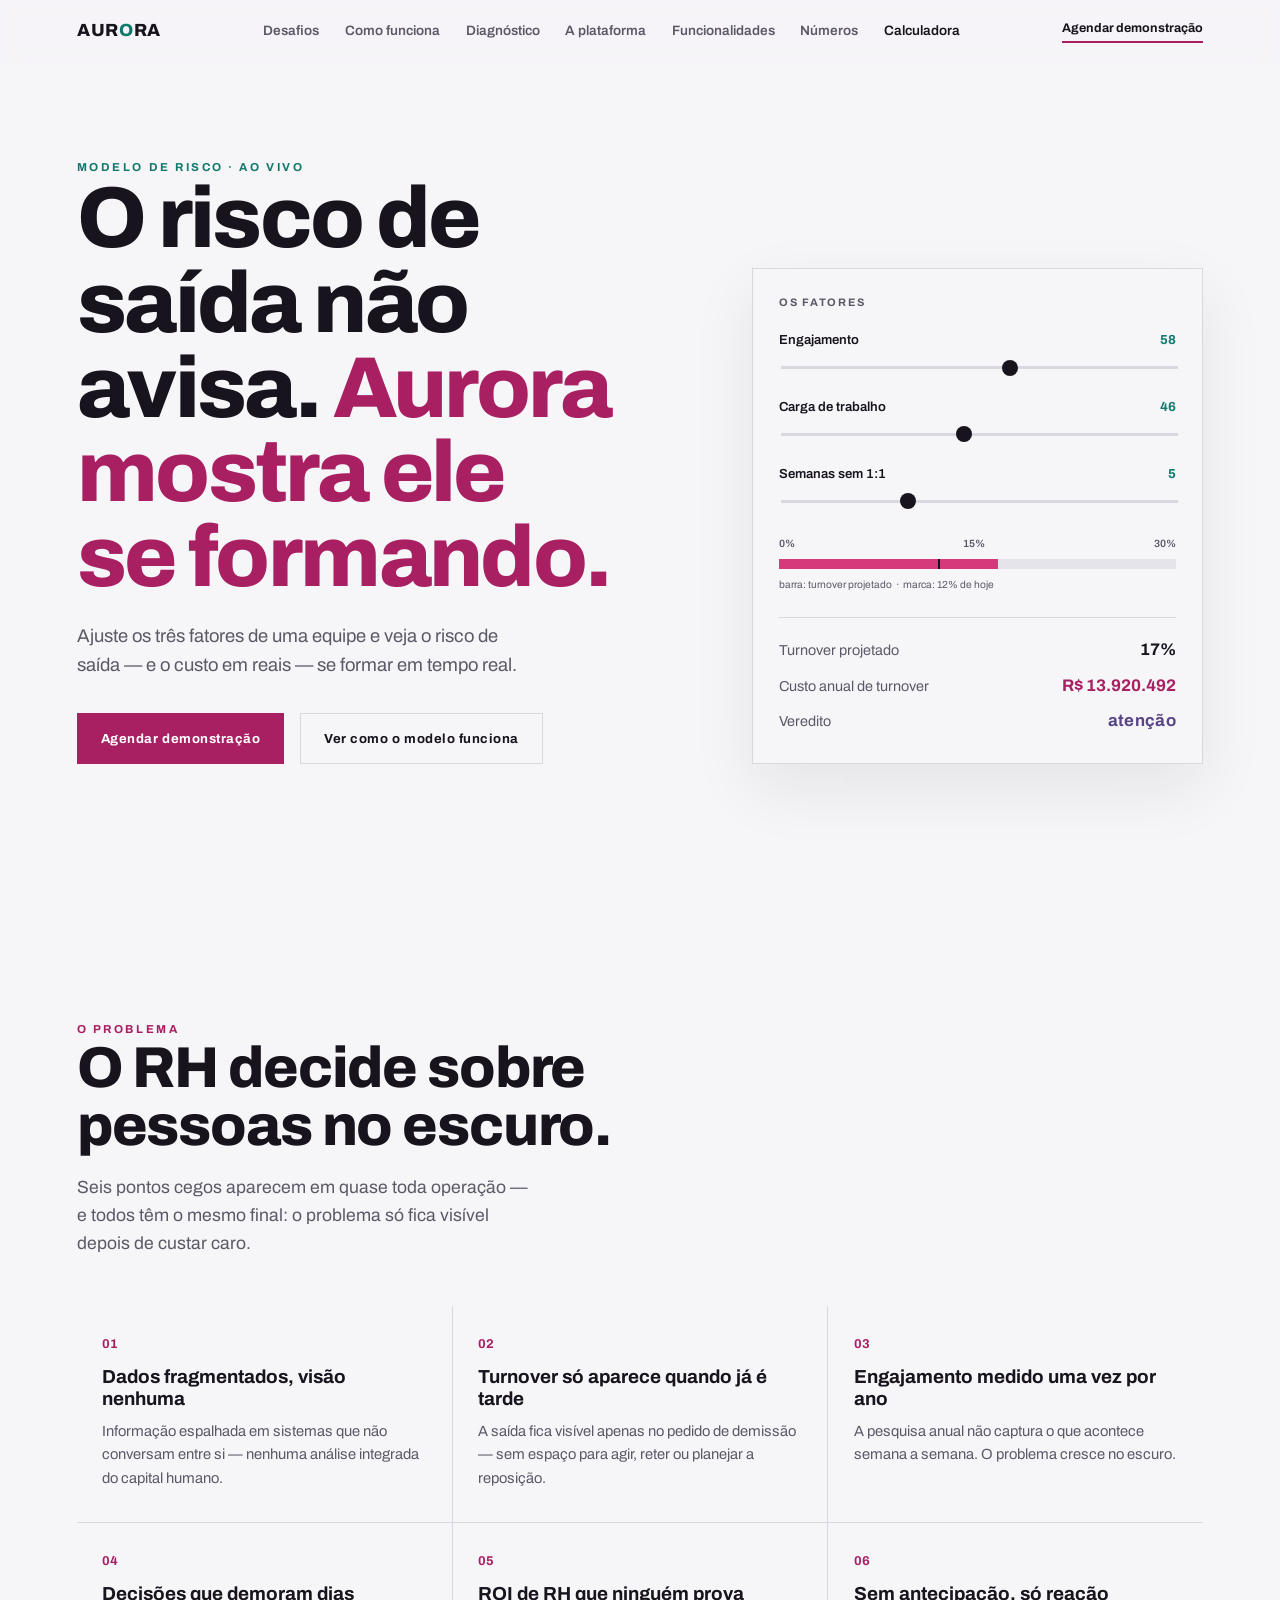
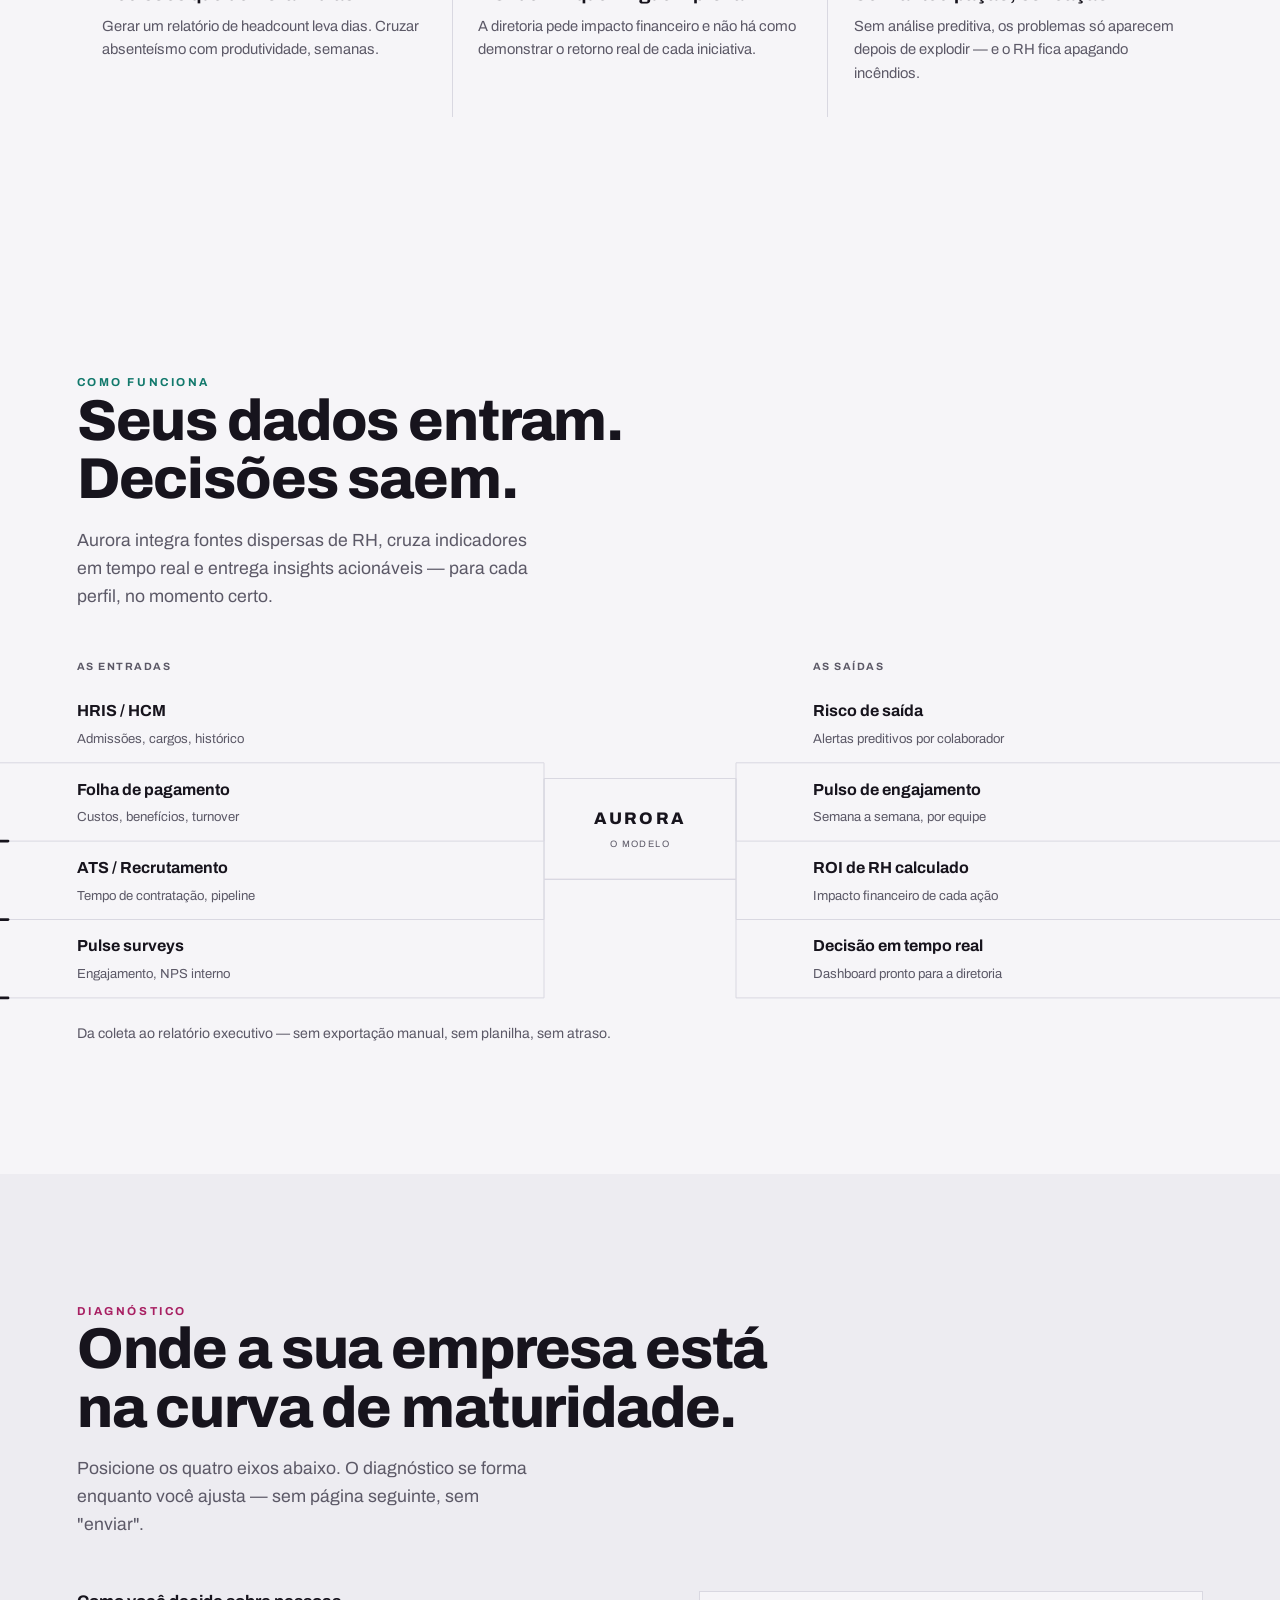
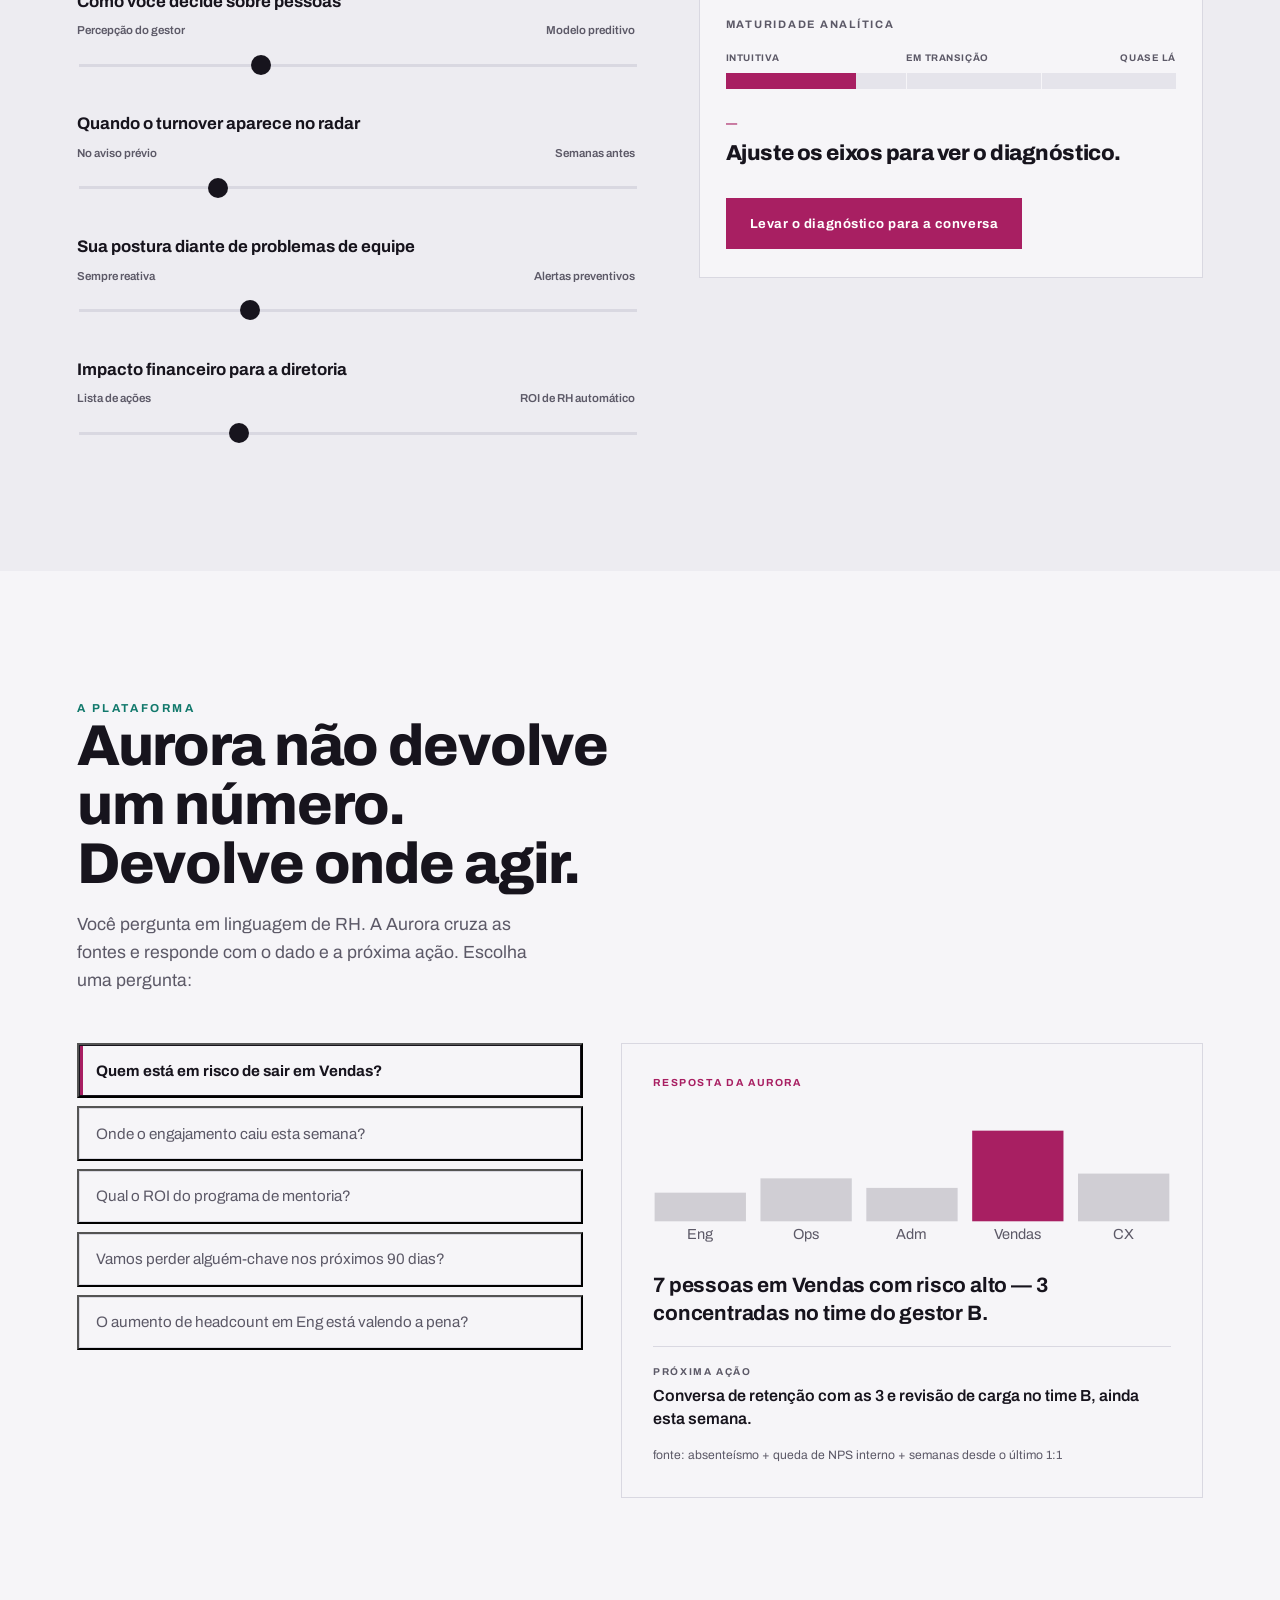
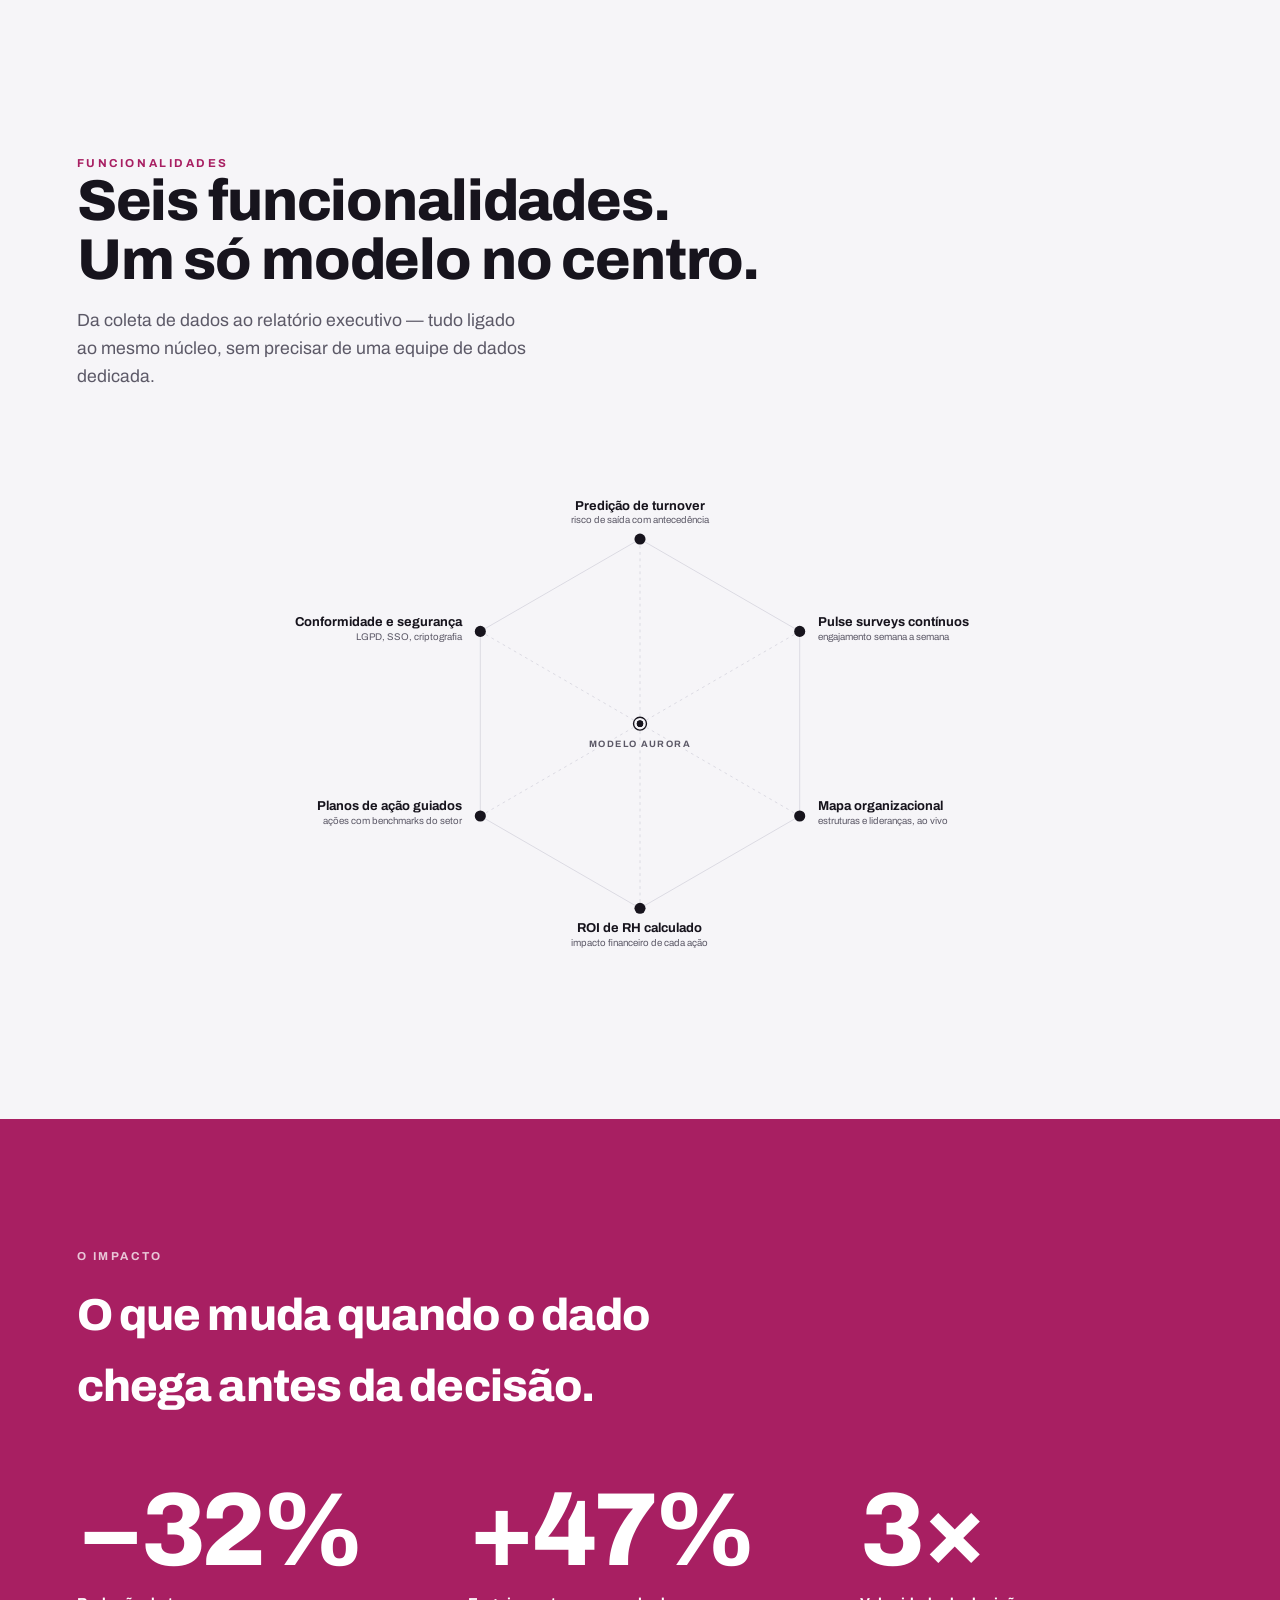
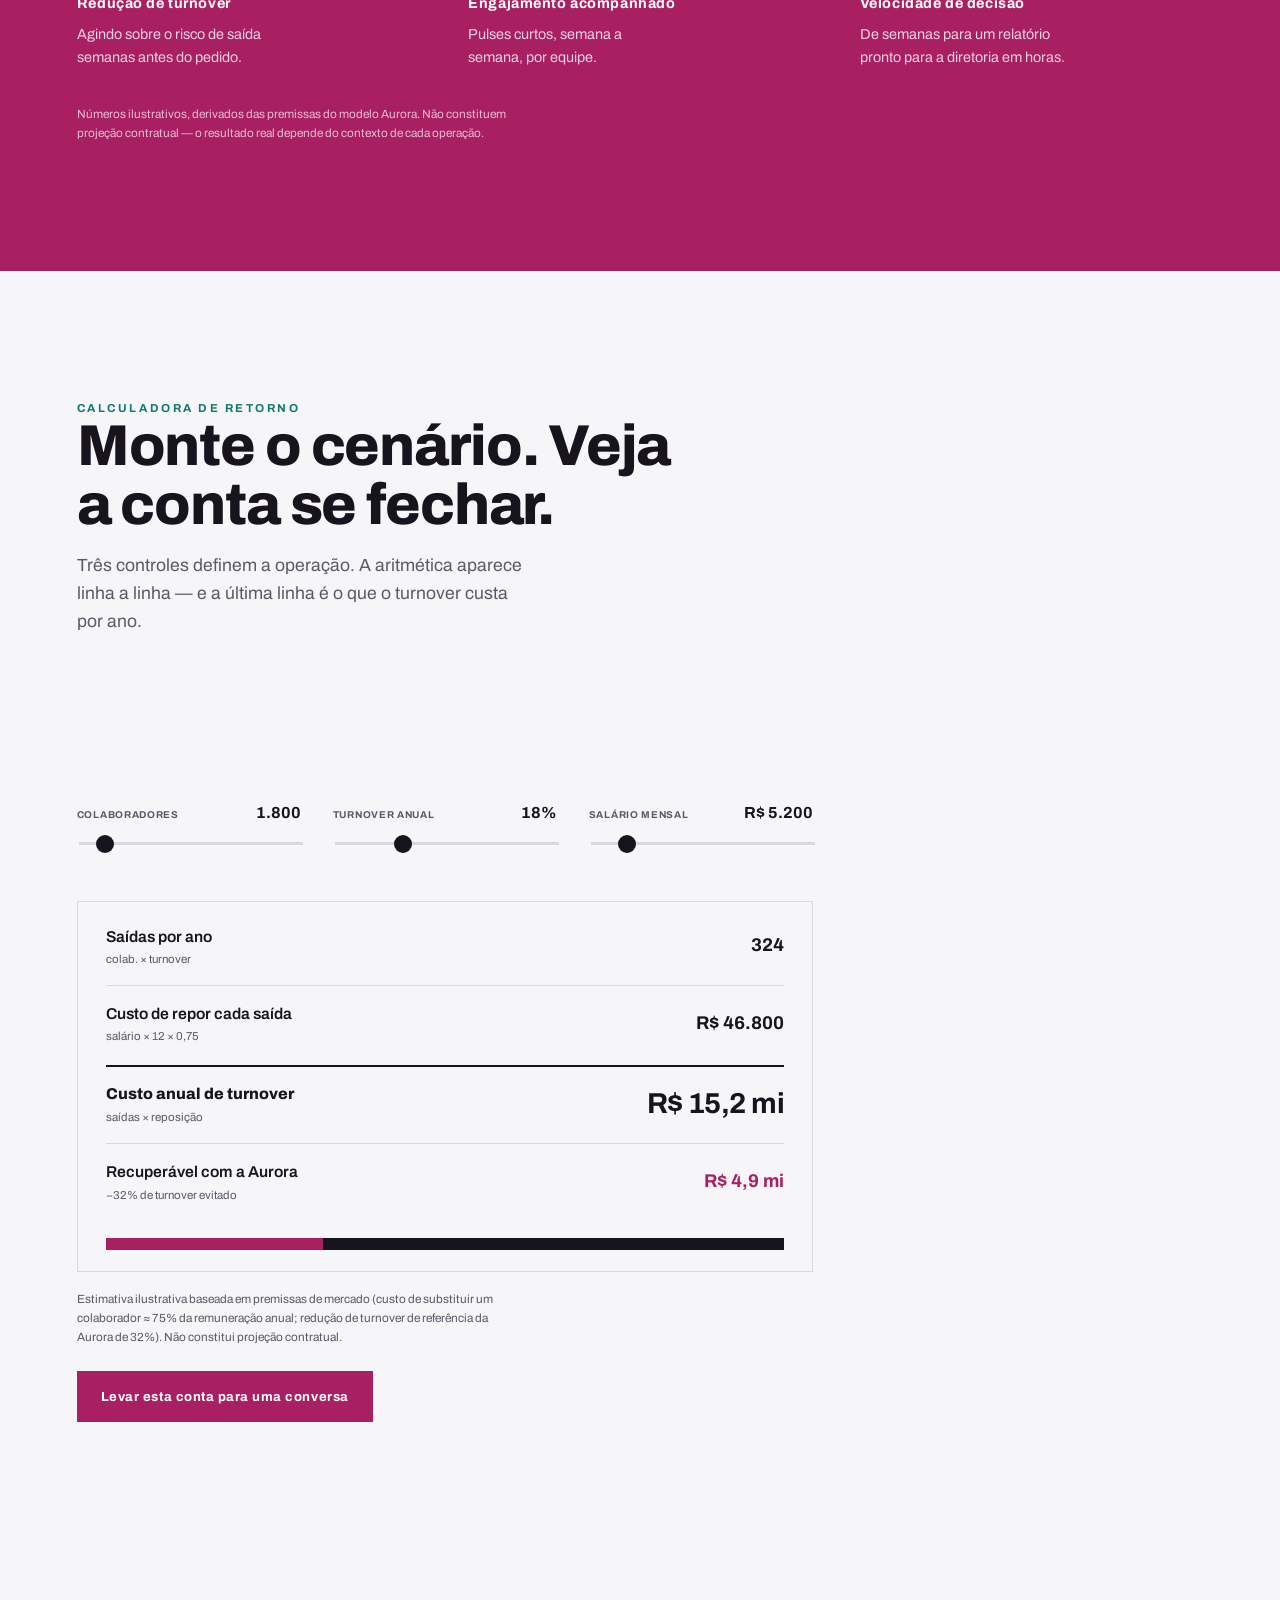
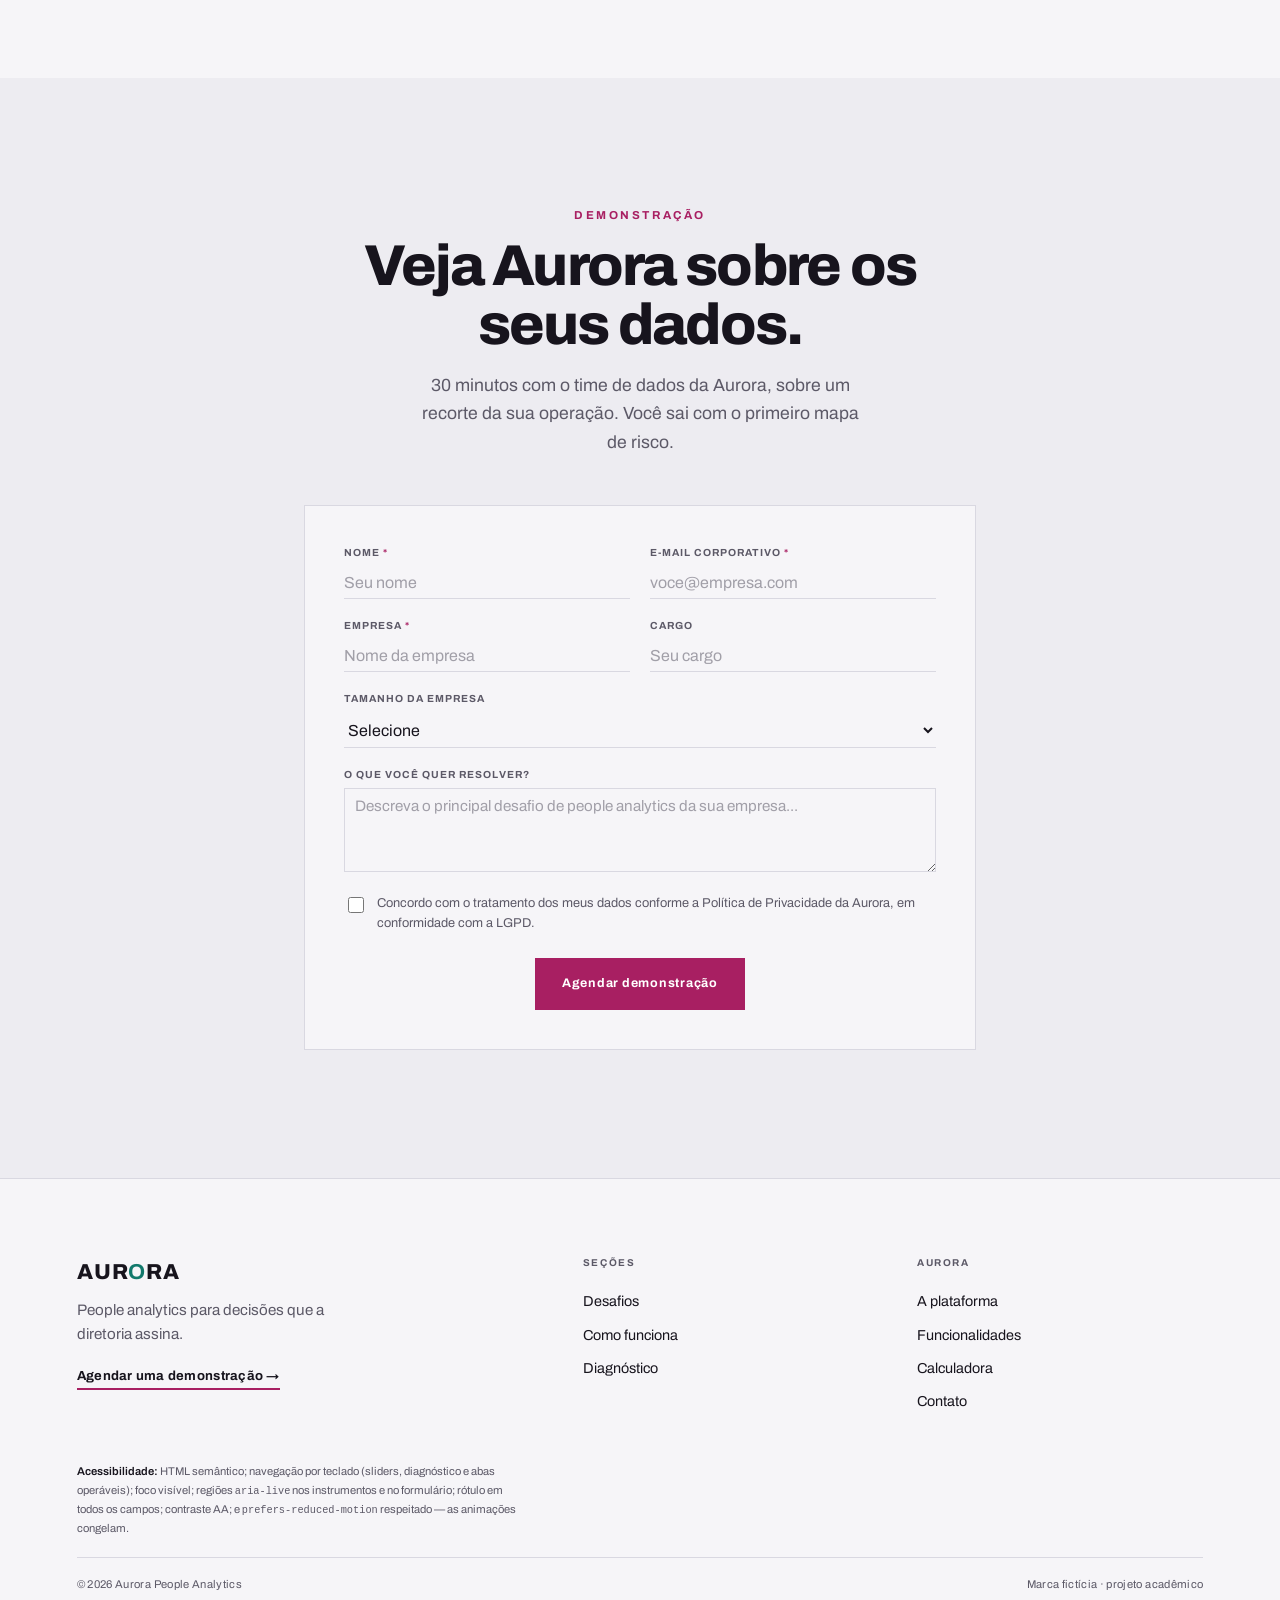
==== commit 396772d9: "Ajustes finais: menu mobile, links do rodape, wordmark, limpeza - Nav: botao "Secoes" com dropdown a" ====
--- a/index.html
+++ b/index.html
@@ -30,13 +30,16 @@
 <a href="#conteudo" class="skip-link">Ir para o conteúdo principal</a>
 
 <header class="nav">
-  <a href="#" class="wordmark">AUR<b>O</b>RA</a>
-  <nav class="nav__links" aria-label="Seções">
+  <a href="#conteudo" class="wordmark" aria-label="Aurora — início">AUR<b>O</b>RA</a>
+  <button type="button" class="nav__toggle" aria-expanded="false" aria-controls="nav-sections">Seções</button>
+  <nav class="nav__links" id="nav-sections" aria-label="Seções">
     <a href="#desafios">Desafios</a>
     <a href="#como-funciona">Como funciona</a>
     <a href="#diagnostico">Diagnóstico</a>
+    <a href="#solucao">A plataforma</a>
     <a href="#features">Funcionalidades</a>
     <a href="#numeros">Números</a>
+    <a href="#calculadora">Calculadora</a>
   </nav>
   <a href="#assine" class="nav__go">Agendar demonstração</a>
 </header>
@@ -346,7 +349,7 @@
             </select>
           </div>
           <div class="field span2"><label for="f-msg">O que você quer resolver?</label><textarea id="f-msg" name="mensagem" placeholder="Descreva o principal desafio de people analytics da sua empresa..."></textarea></div>
-          <div class="consent"><input type="checkbox" id="f-lgpd" name="lgpd" required /><label for="f-lgpd">Concordo com o <a href="#">tratamento dos meus dados</a> conforme a Política de Privacidade da Aurora, em conformidade com a LGPD.</label></div>
+          <div class="consent"><input type="checkbox" id="f-lgpd" name="lgpd" required /><label for="f-lgpd">Concordo com o tratamento dos meus dados conforme a Política de Privacidade da Aurora, em conformidade com a LGPD.</label></div>
           <p class="form__err" id="form-err" role="alert" hidden>Existem campos obrigatórios com erro. Confira os itens marcados.</p>
           <button type="submit" class="submit">Agendar demonstração</button>
         </div>
@@ -369,19 +372,17 @@
         <a href="#desafios">Desafios</a>
         <a href="#como-funciona">Como funciona</a>
         <a href="#diagnostico">Diagnóstico</a>
-        <a href="#solucao">A plataforma</a>
-        <a href="#calculadora">Calculadora</a>
       </nav>
       <nav class="foot__col" aria-label="Aurora">
         <h4>Aurora</h4>
-        <a href="#">Sobre</a>
-        <a href="#">Segurança &amp; LGPD</a>
-        <a href="#">Política de Privacidade</a>
+        <a href="#solucao">A plataforma</a>
+        <a href="#features">Funcionalidades</a>
+        <a href="#calculadora">Calculadora</a>
         <a href="#assine">Contato</a>
       </nav>
     </div>
     <p class="foot__a11y">
-      <b>Acessibilidade:</b> HTML semântico; navegação por teclado (sliders, quiz e abas operáveis);
+      <b>Acessibilidade:</b> HTML semântico; navegação por teclado (sliders, diagnóstico e abas operáveis);
       foco visível; regiões <code>aria-live</code> nos instrumentos e no formulário; rótulo em todos
       os campos; contraste AA; e <code>prefers-reduced-motion</code> respeitado — as animações congelam.
     </p>
--- a/css/styles.css
+++ b/css/styles.css
@@ -59,13 +59,32 @@
     display: flex; align-items: center; justify-content: space-between;
     padding: 1.05rem var(--px); background: rgba(246,245,248,.82); backdrop-filter: blur(8px);
   }
-  .wordmark { font-weight: 800; font-size: 1.1rem; letter-spacing: .04em; text-decoration: none; }
+  .wordmark { font-weight: 800; font-size: 1.1rem; letter-spacing: .04em; text-decoration: none; color: var(--fog); }
   .wordmark b { color: var(--teal); font-weight: 800; }
-  .nav__links { display: none; gap: 1.6rem; }
-  .nav__links a { font-size: .8rem; font-weight: 600; color: var(--fog2); text-decoration: none; }
+  .nav__toggle {
+    font: inherit; font-size: .8rem; font-weight: 700; color: var(--fog);
+    background: none; border: 0; cursor: pointer; padding: 0;
+  }
+  .nav__toggle::after { content: " ↓"; color: var(--fog2); }
+  .nav__toggle[aria-expanded="true"] { color: var(--magenta); }
+  .nav__links {
+    display: none; flex-direction: column; gap: 1rem;
+    position: absolute; right: var(--px); top: calc(100% - .2rem);
+    background: var(--void); box-shadow: inset 0 0 0 1px var(--line);
+    padding: 1rem 1.2rem; min-width: 12rem;
+  }
+  .nav__links.is-open { display: flex; }
+  .nav__links a { font-size: .85rem; font-weight: 600; color: var(--fog2); text-decoration: none; white-space: nowrap; }
   .nav__links a:hover { color: var(--fog); }
   .nav__go { font-size: .78rem; font-weight: 700; color: var(--fog); text-decoration: none; border-bottom: 2px solid var(--magenta); padding-bottom: 2px; }
-  @media (min-width: 880px) { .nav__links { display: flex; } }
+  @media (min-width: 880px) {
+    .nav__toggle { display: none; }
+    .nav__links {
+      display: flex; flex-direction: row; gap: 1.6rem;
+      position: static; padding: 0; min-width: 0;
+      background: none; box-shadow: none;
+    }
+  }
 
   /* ---------- hero ---------- */
   .hero { padding-top: clamp(3rem, 8vw, 6rem); padding-bottom: var(--sec); }
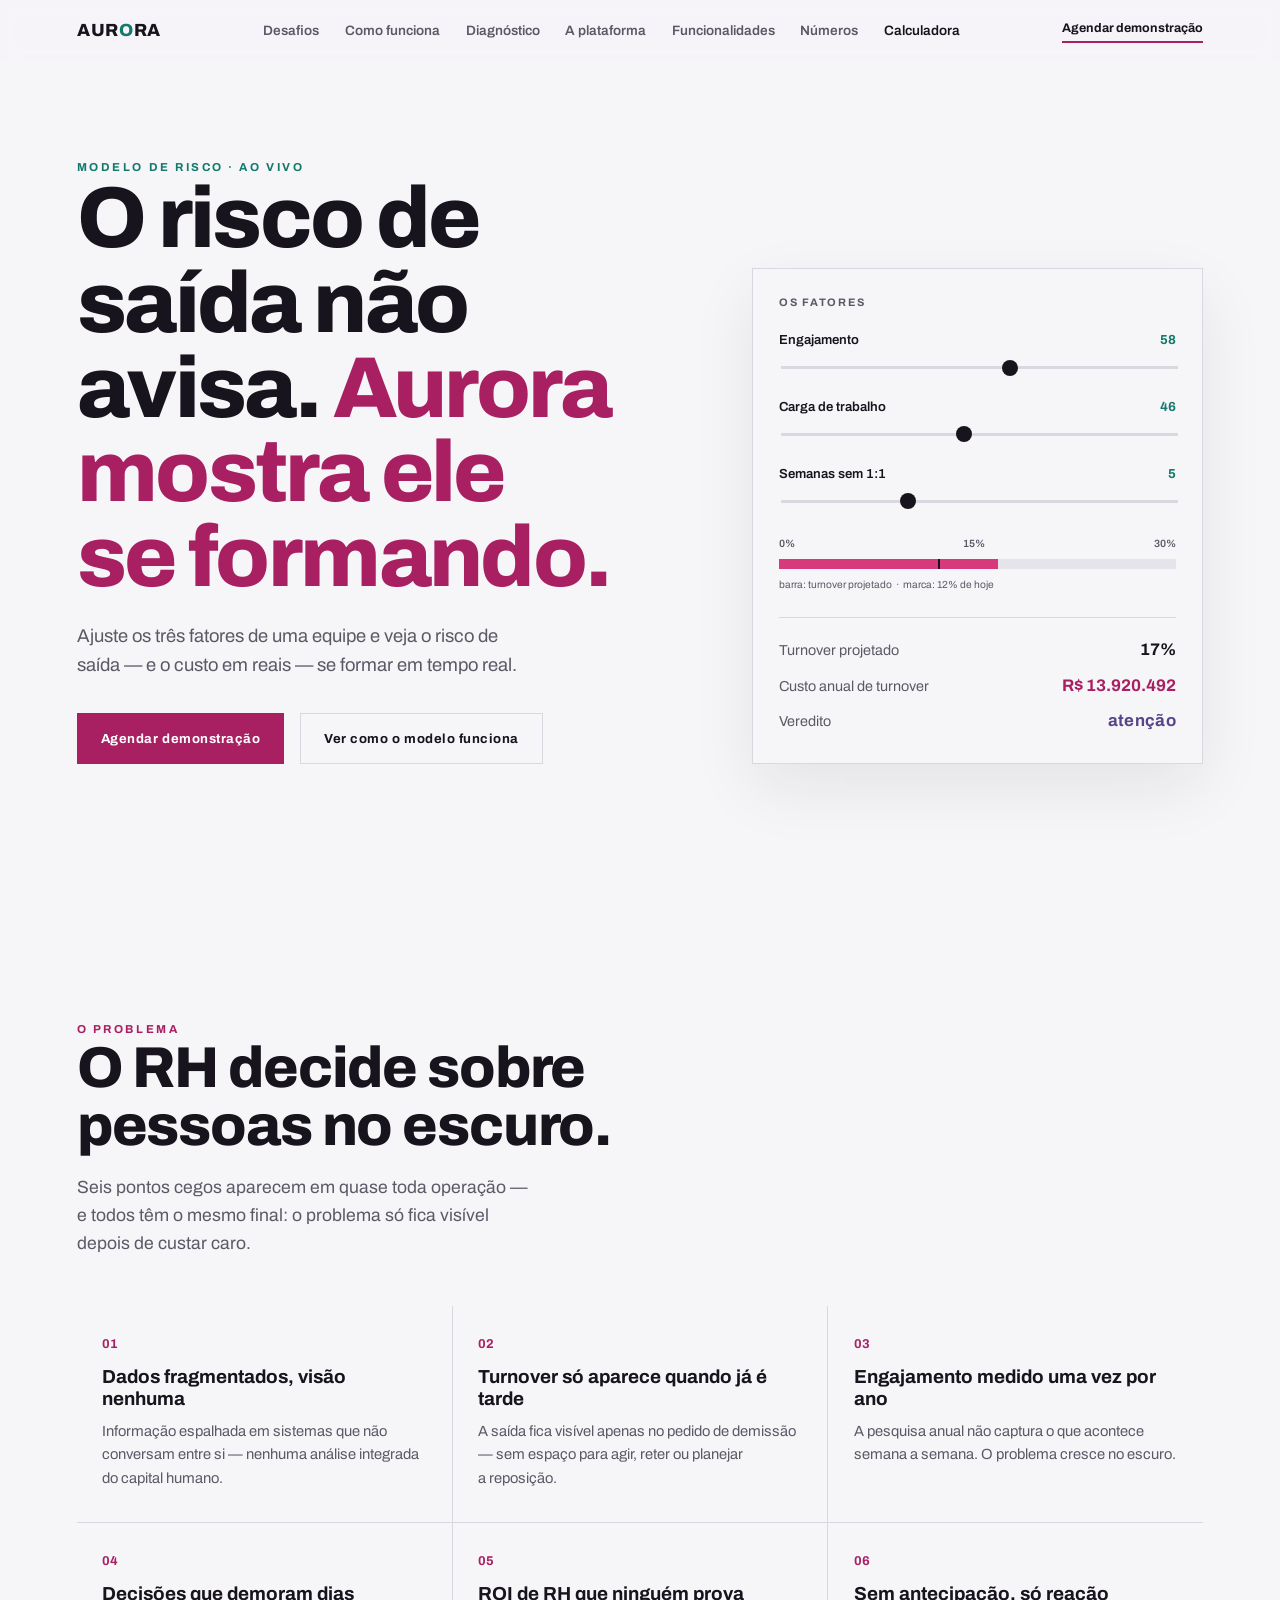
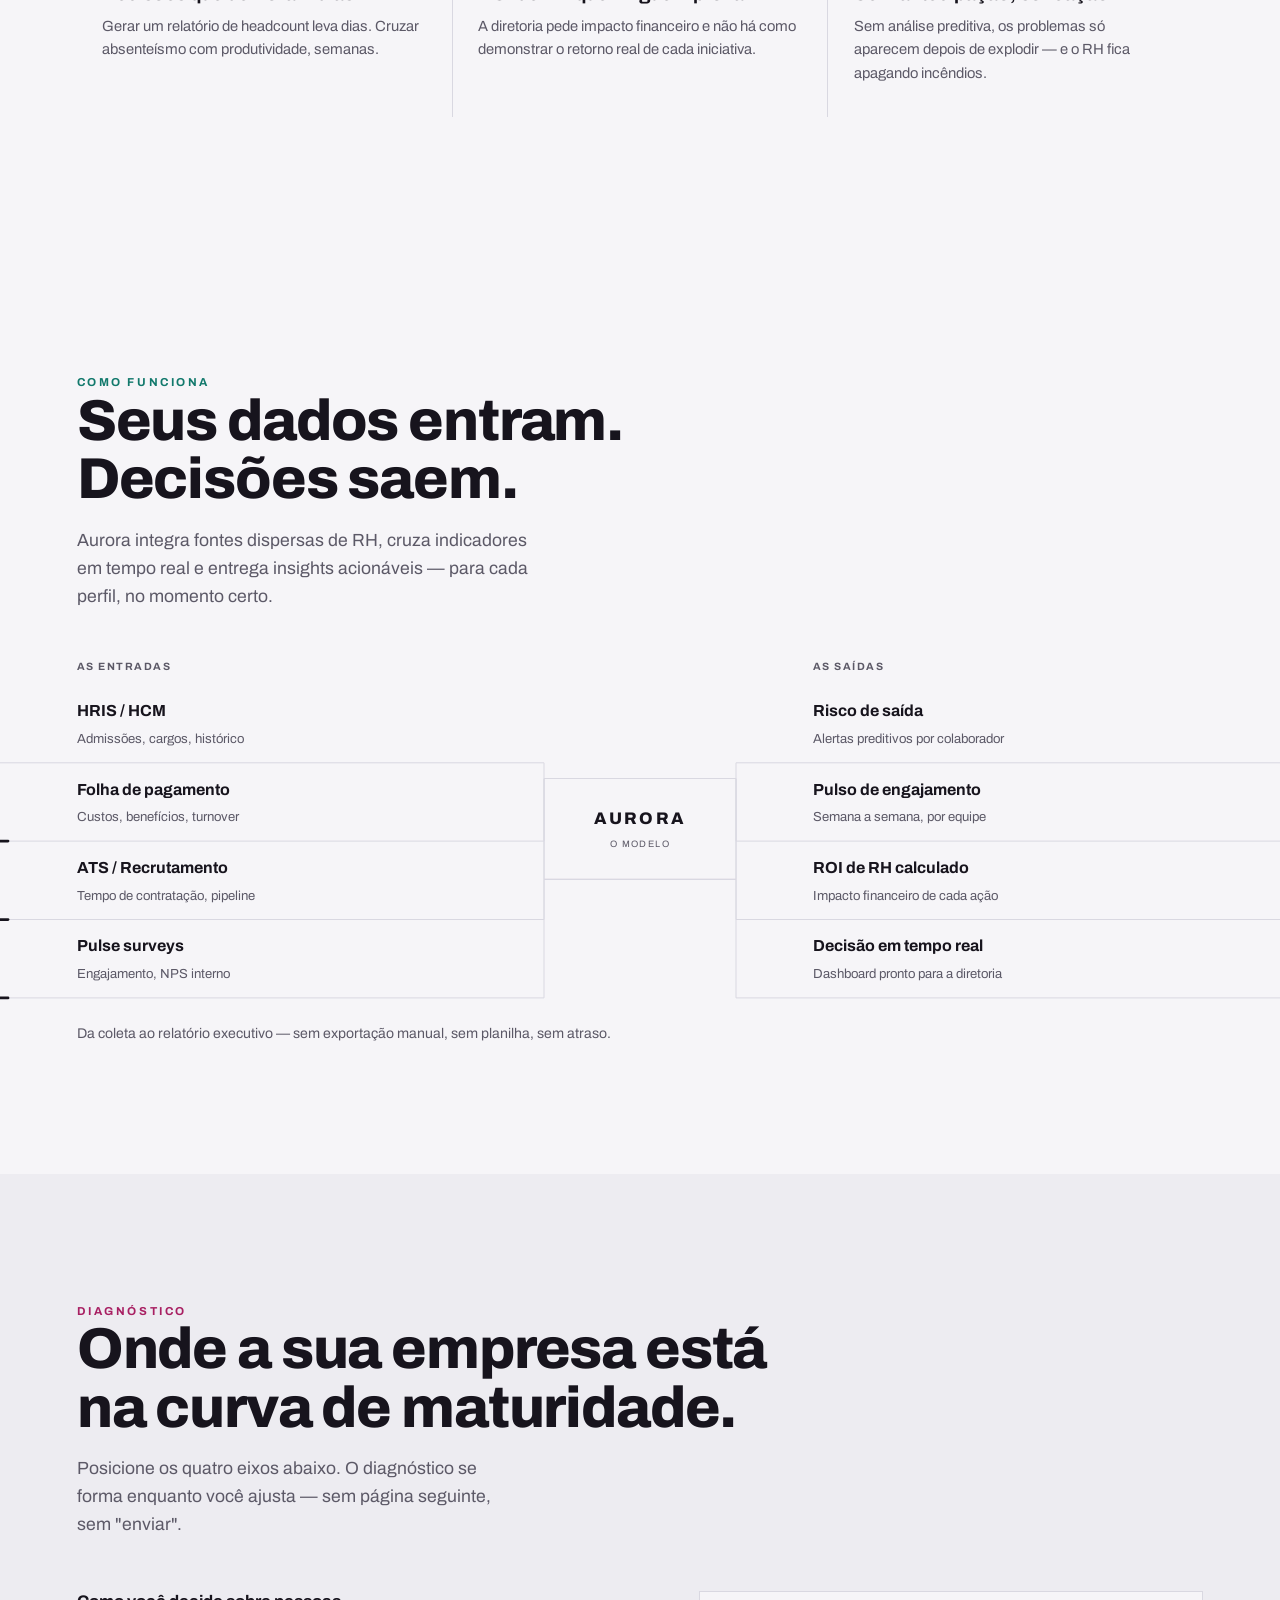
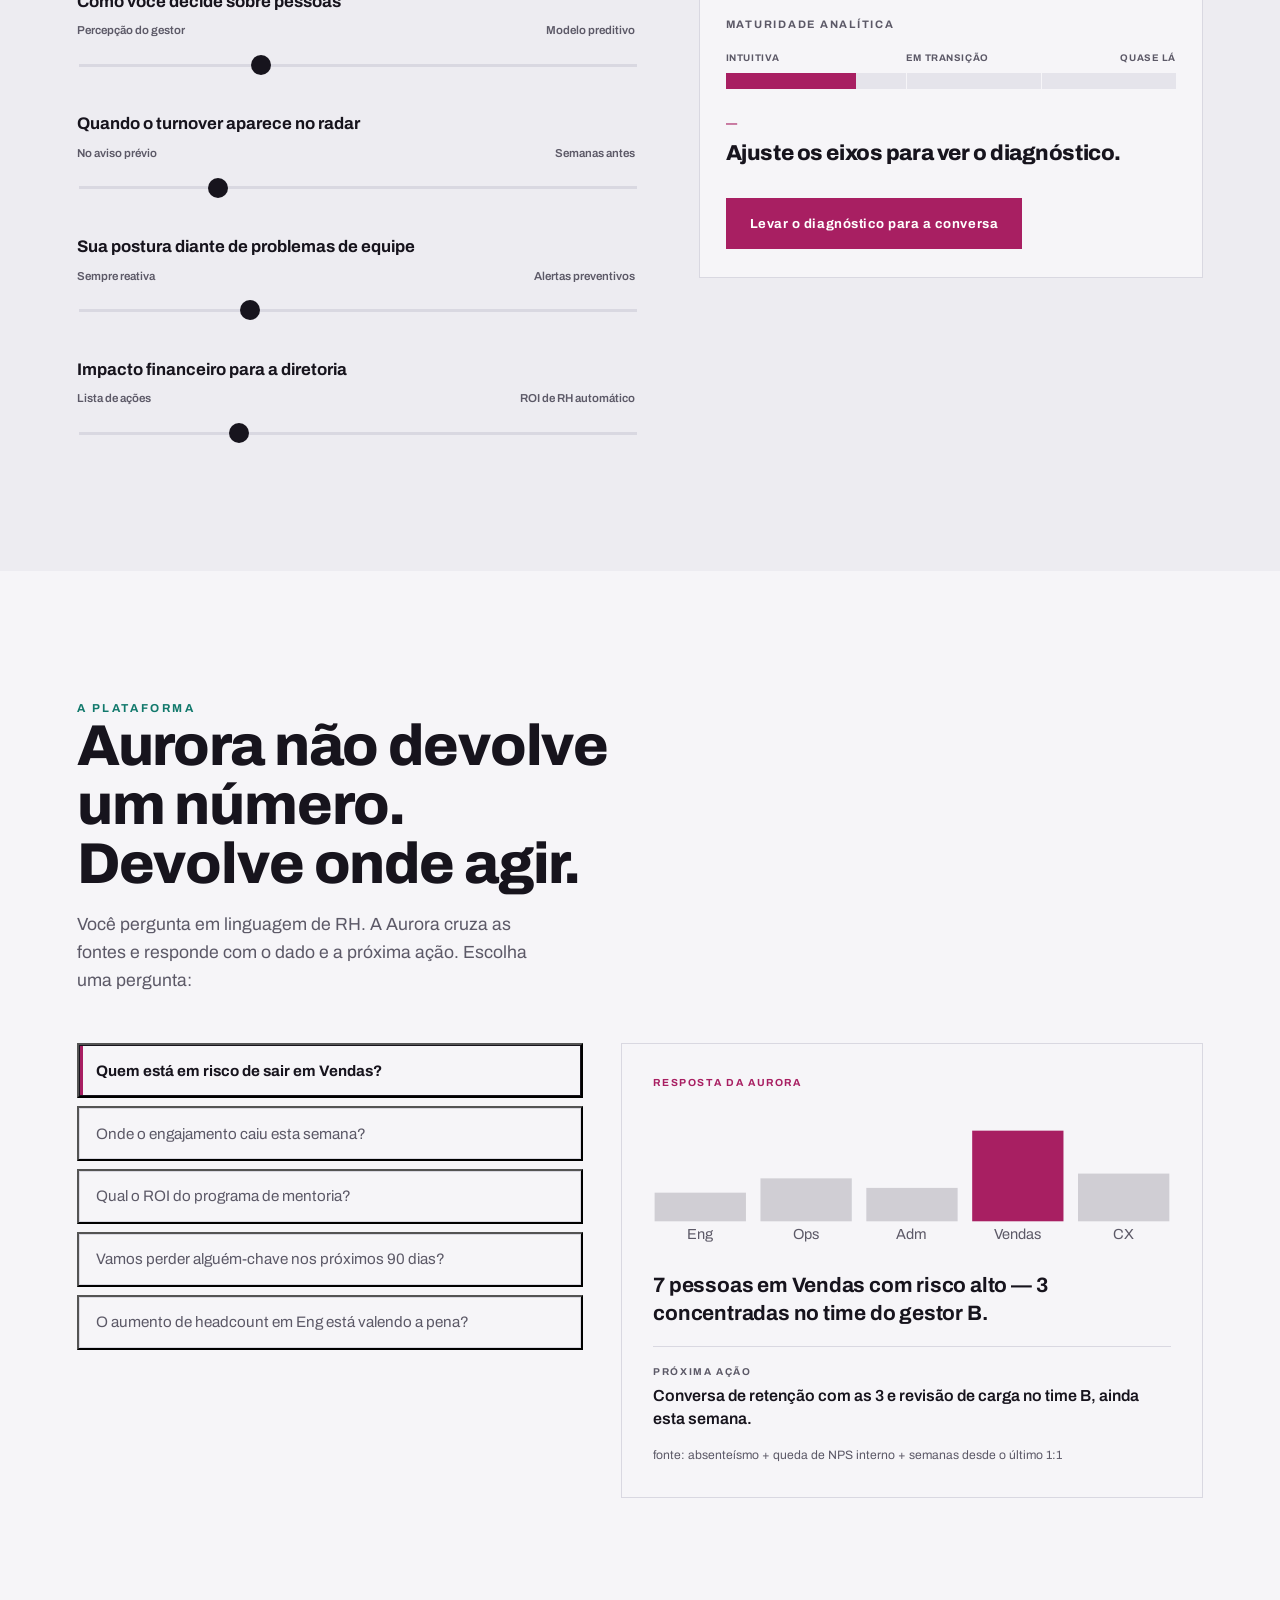
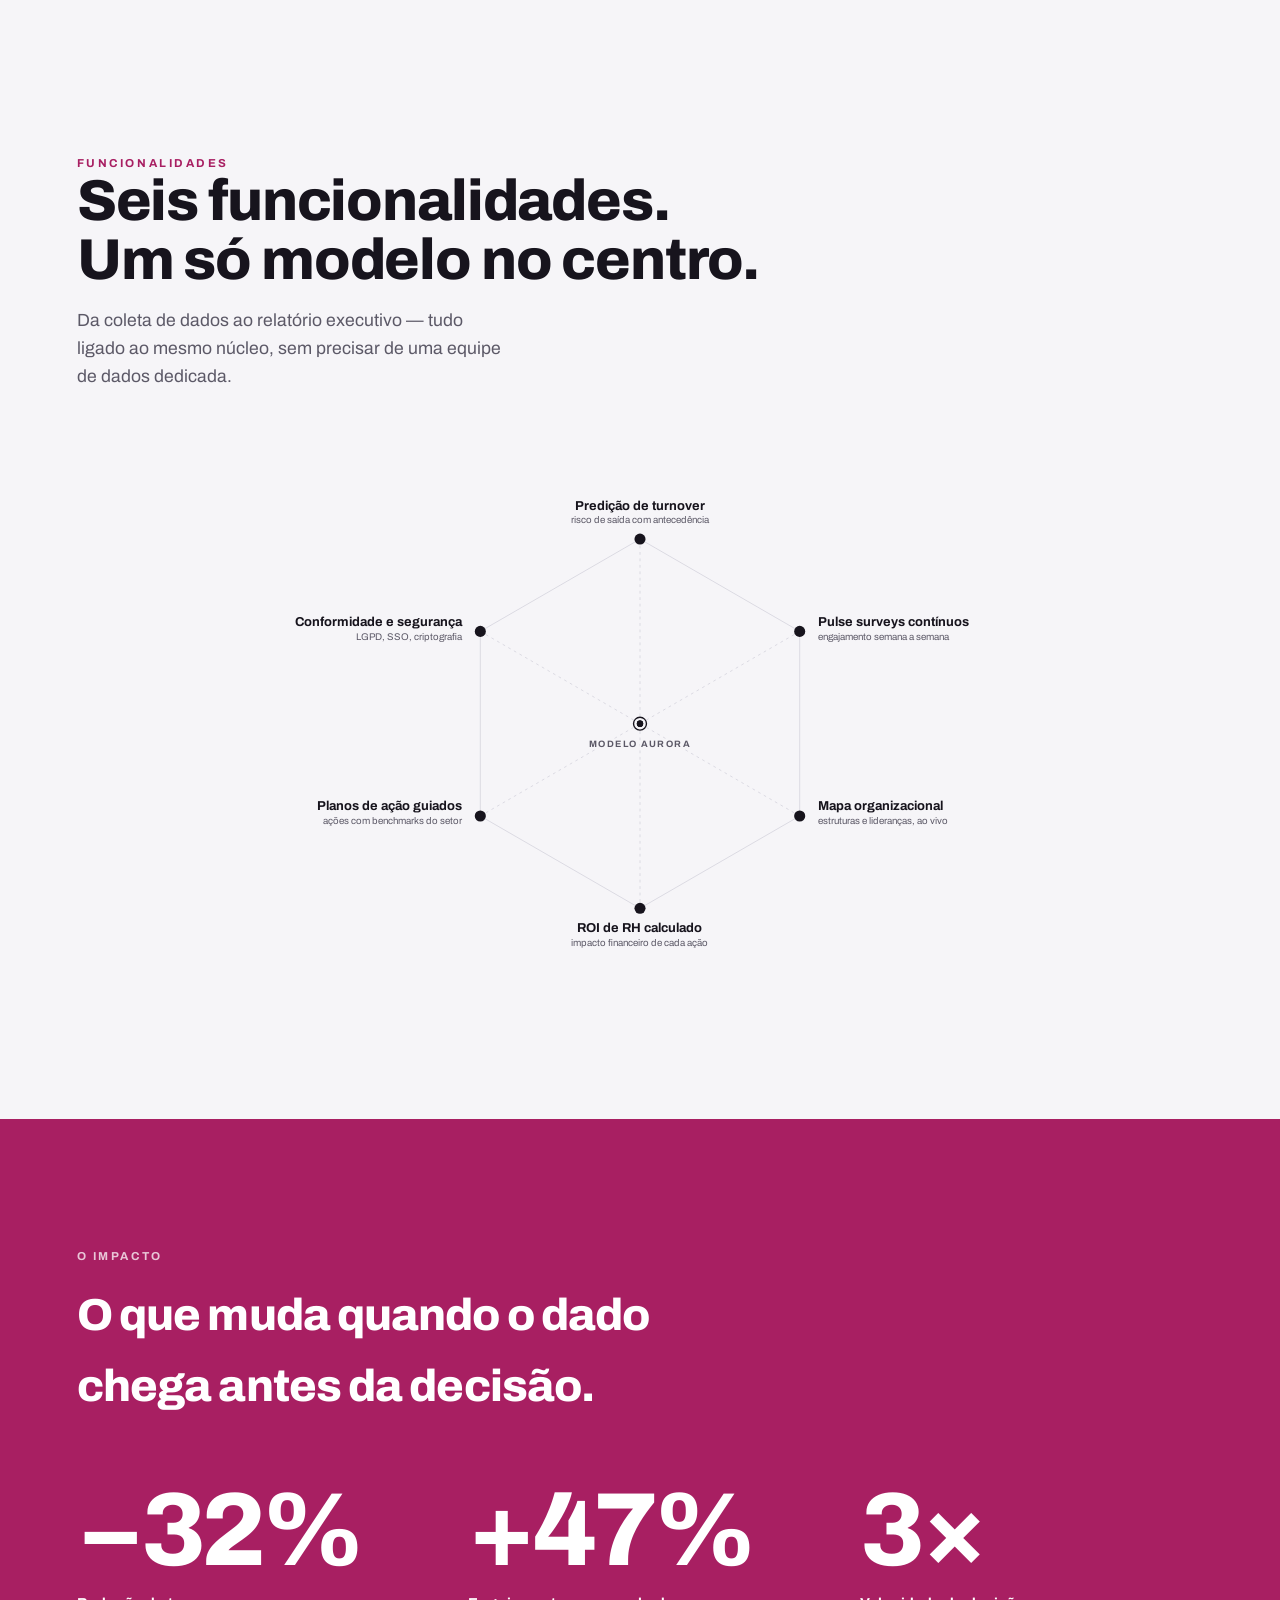
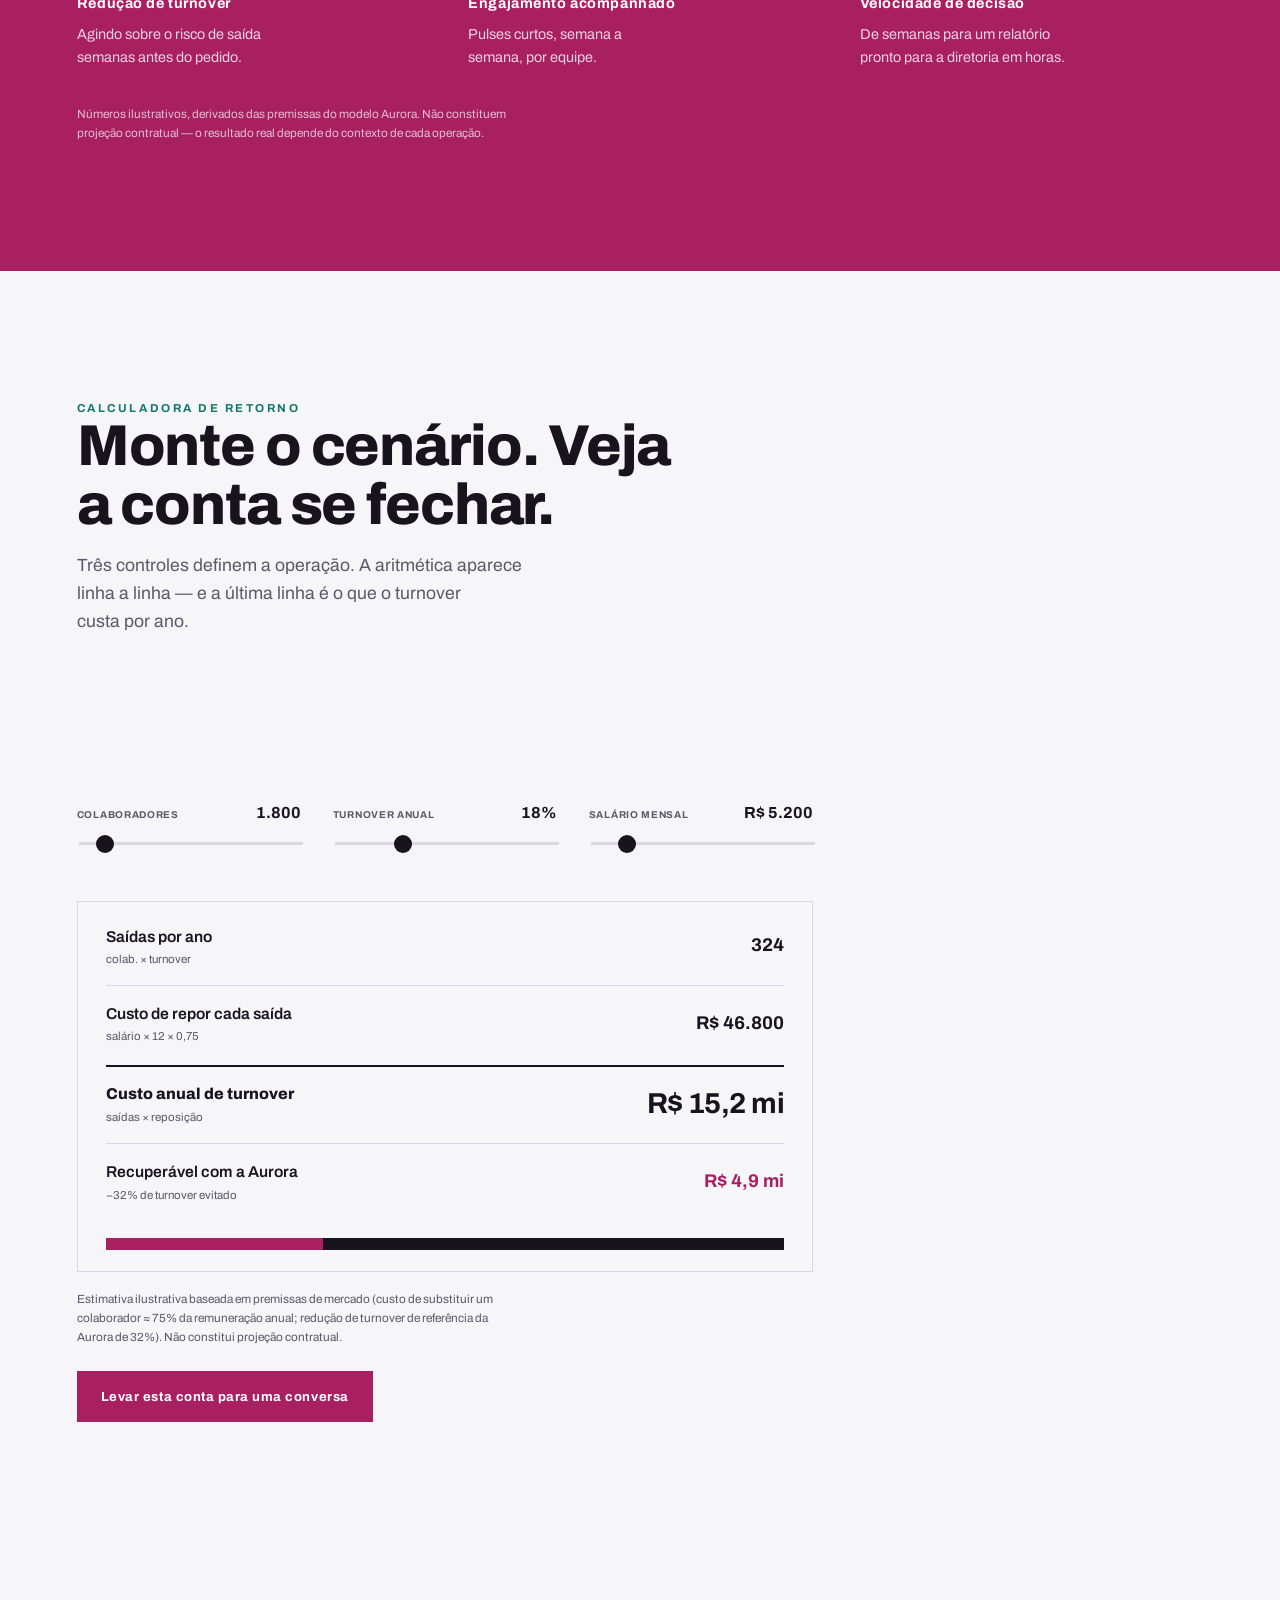
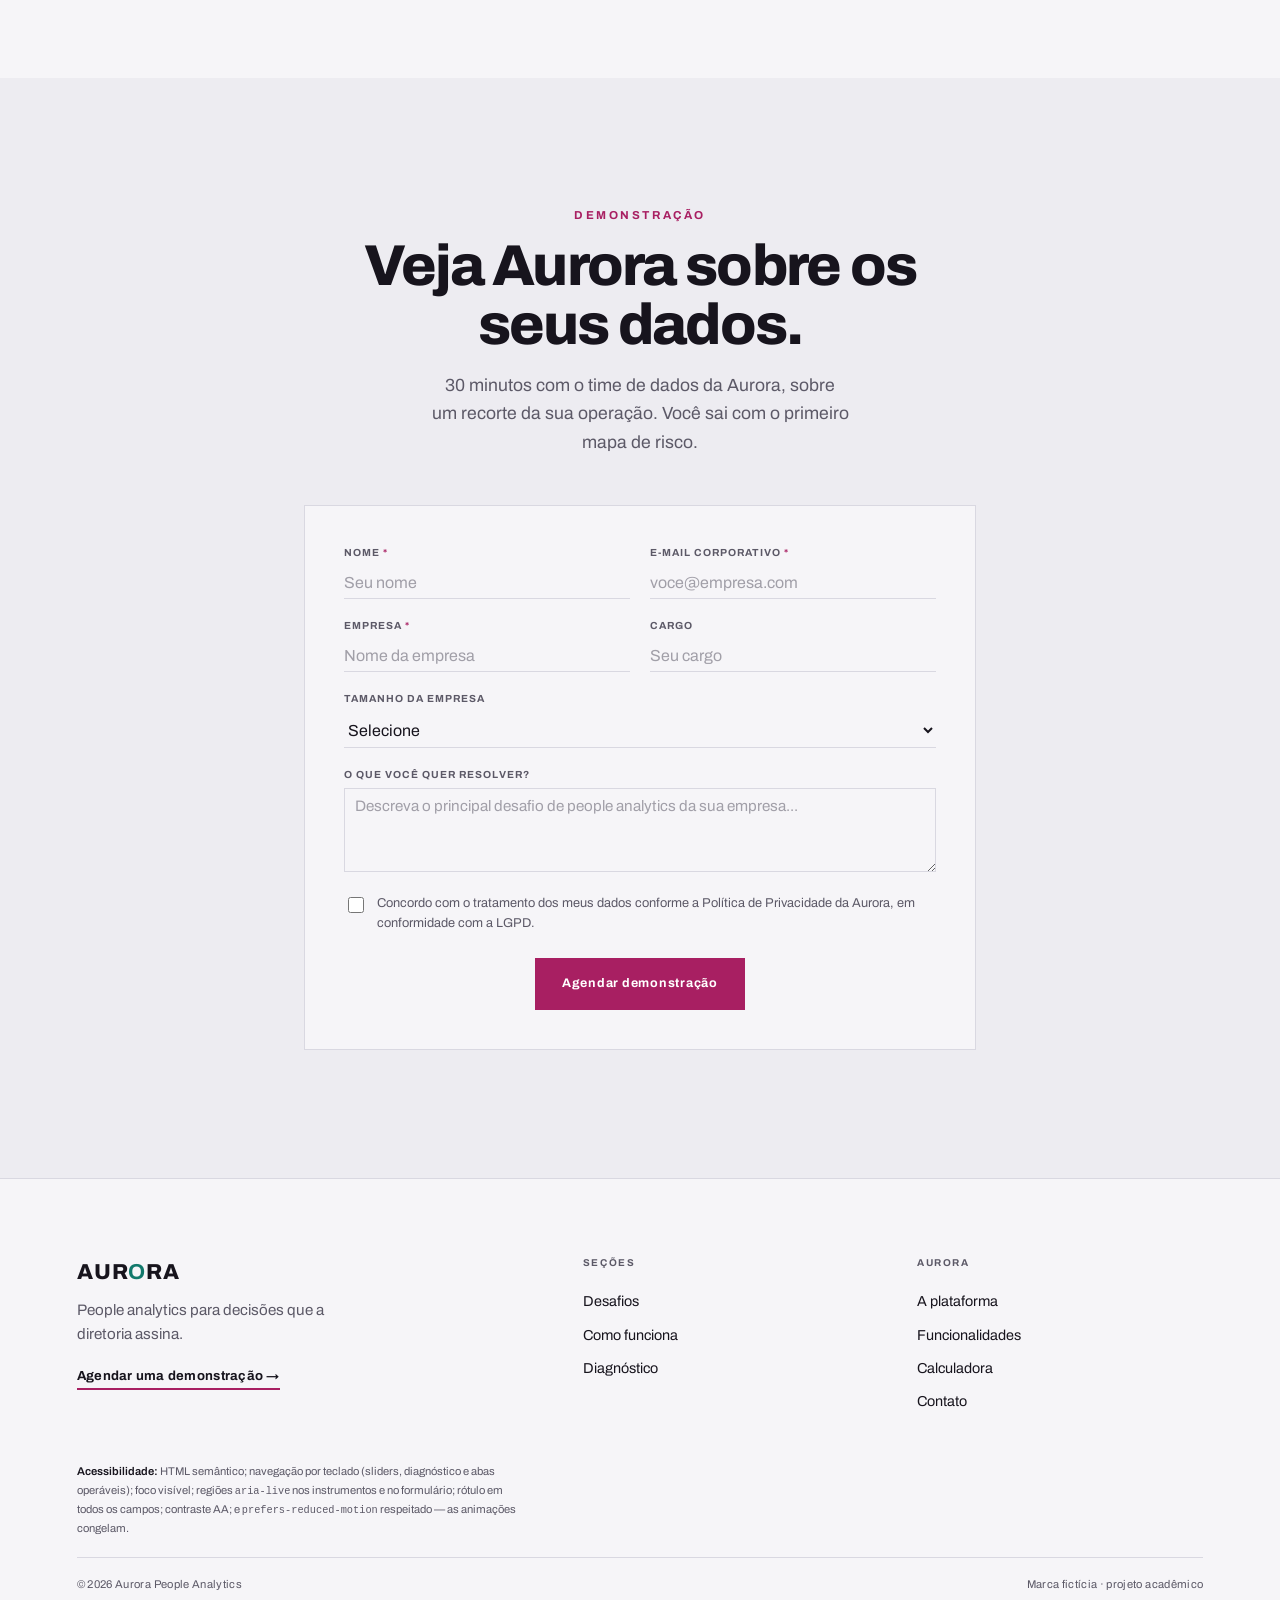
==== commit cacd42b2: "Corrige palavra orfa na ultima linha de textos de apoio text-wrap: pretty nos paragrafos de apoio + " ====
--- a/index.html
+++ b/index.html
@@ -221,7 +221,7 @@
     <div class="hold">
       <p class="kick kick--mag">Funcionalidades</p>
       <h2 class="h2">Seis funcionalidades. Um só modelo no centro.</h2>
-      <p class="lead">Da coleta de dados ao relatório executivo — tudo ligado ao mesmo núcleo, sem precisar de uma equipe de dados dedicada.</p>
+      <p class="lead">Da coleta de dados ao relatório executivo — tudo ligado ao mesmo núcleo, sem precisar de uma equipe de dados&nbsp;dedicada.</p>
 
       <svg class="hex" id="hex" viewBox="0 0 1040 580" role="img"
            aria-label="Rede das seis funcionalidades da Aurora conectadas ao centro do modelo: predição de turnover, pulse surveys, mapa organizacional, ROI de RH, planos de ação e conformidade.">
@@ -279,7 +279,7 @@
         <div><p class="num__v">+47%</p><p class="num__l">Engajamento acompanhado</p><p class="num__s">Pulses curtos, semana a semana, por equipe.</p></div>
         <div><p class="num__v">3×</p><p class="num__l">Velocidade de decisão</p><p class="num__s">De semanas para um relatório pronto para a diretoria em horas.</p></div>
       </div>
-      <p class="numbers__foot">Números ilustrativos, derivados das premissas do modelo Aurora. Não constituem projeção contratual — o resultado real depende do contexto de cada operação.</p>
+      <p class="numbers__foot">Números ilustrativos, derivados das premissas do modelo Aurora. Não constituem projeção contratual — o resultado real depende do contexto de cada&nbsp;operação.</p>
     </div>
   </section>
 
@@ -288,7 +288,7 @@
     <div class="hold">
       <p class="kick kick--teal">Calculadora de retorno</p>
       <h2 class="h2">Monte o cenário. Veja a conta se fechar.</h2>
-      <p class="lead">Três controles definem a operação. A aritmética aparece linha a linha — e a última linha é o que o turnover custa por ano.</p>
+      <p class="lead">Três controles definem a operação. A aritmética aparece linha a linha — e a última linha é o que o turnover custa por&nbsp;ano.</p>
 
       <form class="calc" id="calc-form" novalidate>
         <div class="calc__ctrls">
@@ -325,7 +325,7 @@
     <div class="hold">
       <p class="kick kick--mag">Demonstração</p>
       <h2 class="sub__title">Veja Aurora sobre os seus dados.</h2>
-      <p class="sub__p">30 minutos com o time de dados da Aurora, sobre um recorte da sua operação. Você sai com o primeiro mapa de risco.</p>
+      <p class="sub__p">30 minutos com o time de dados da Aurora, sobre um recorte da sua operação. Você sai com o primeiro mapa de&nbsp;risco.</p>
 
       <form class="card" id="lead" name="agendar-demonstracao" method="POST" data-netlify="true" netlify-honeypot="bot-field" novalidate>
         <input type="hidden" name="form-name" value="agendar-demonstracao" />
--- a/css/styles.css
+++ b/css/styles.css
@@ -40,6 +40,10 @@
     letter-spacing: -.02em; text-wrap: balance; max-width: 20ch;
   }
   .lead { margin-top: 1.1rem; max-width: 46ch; color: var(--fog2); font-size: 1.1rem; }
+
+  /* evita palavra órfã na última linha dos textos de apoio */
+  .lead, .hero__sub, .sub__p, .numbers__foot, .calc__meta, .flow__cap,
+  .ch__d, .num__s, .ask__find { text-wrap: pretty; }
 
   .btn {
     display: inline-flex; align-items: center; gap: .5rem;
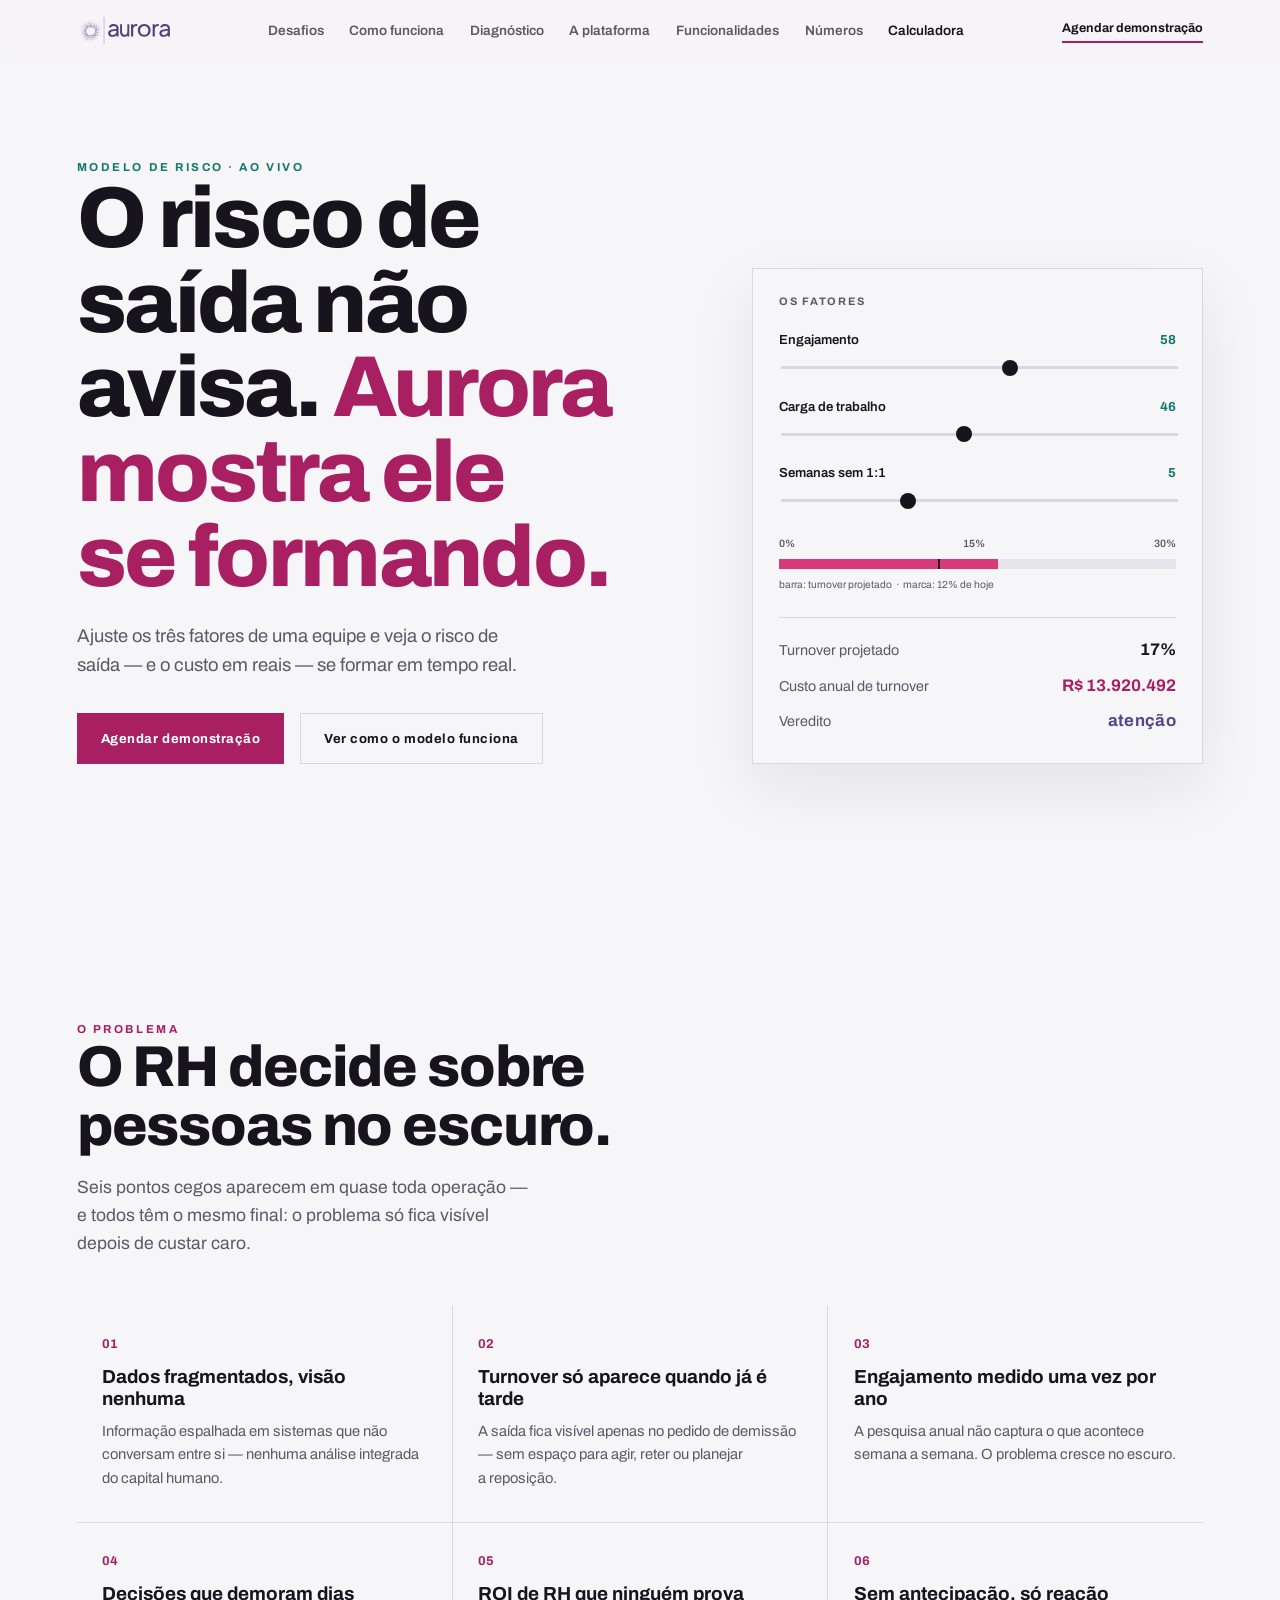
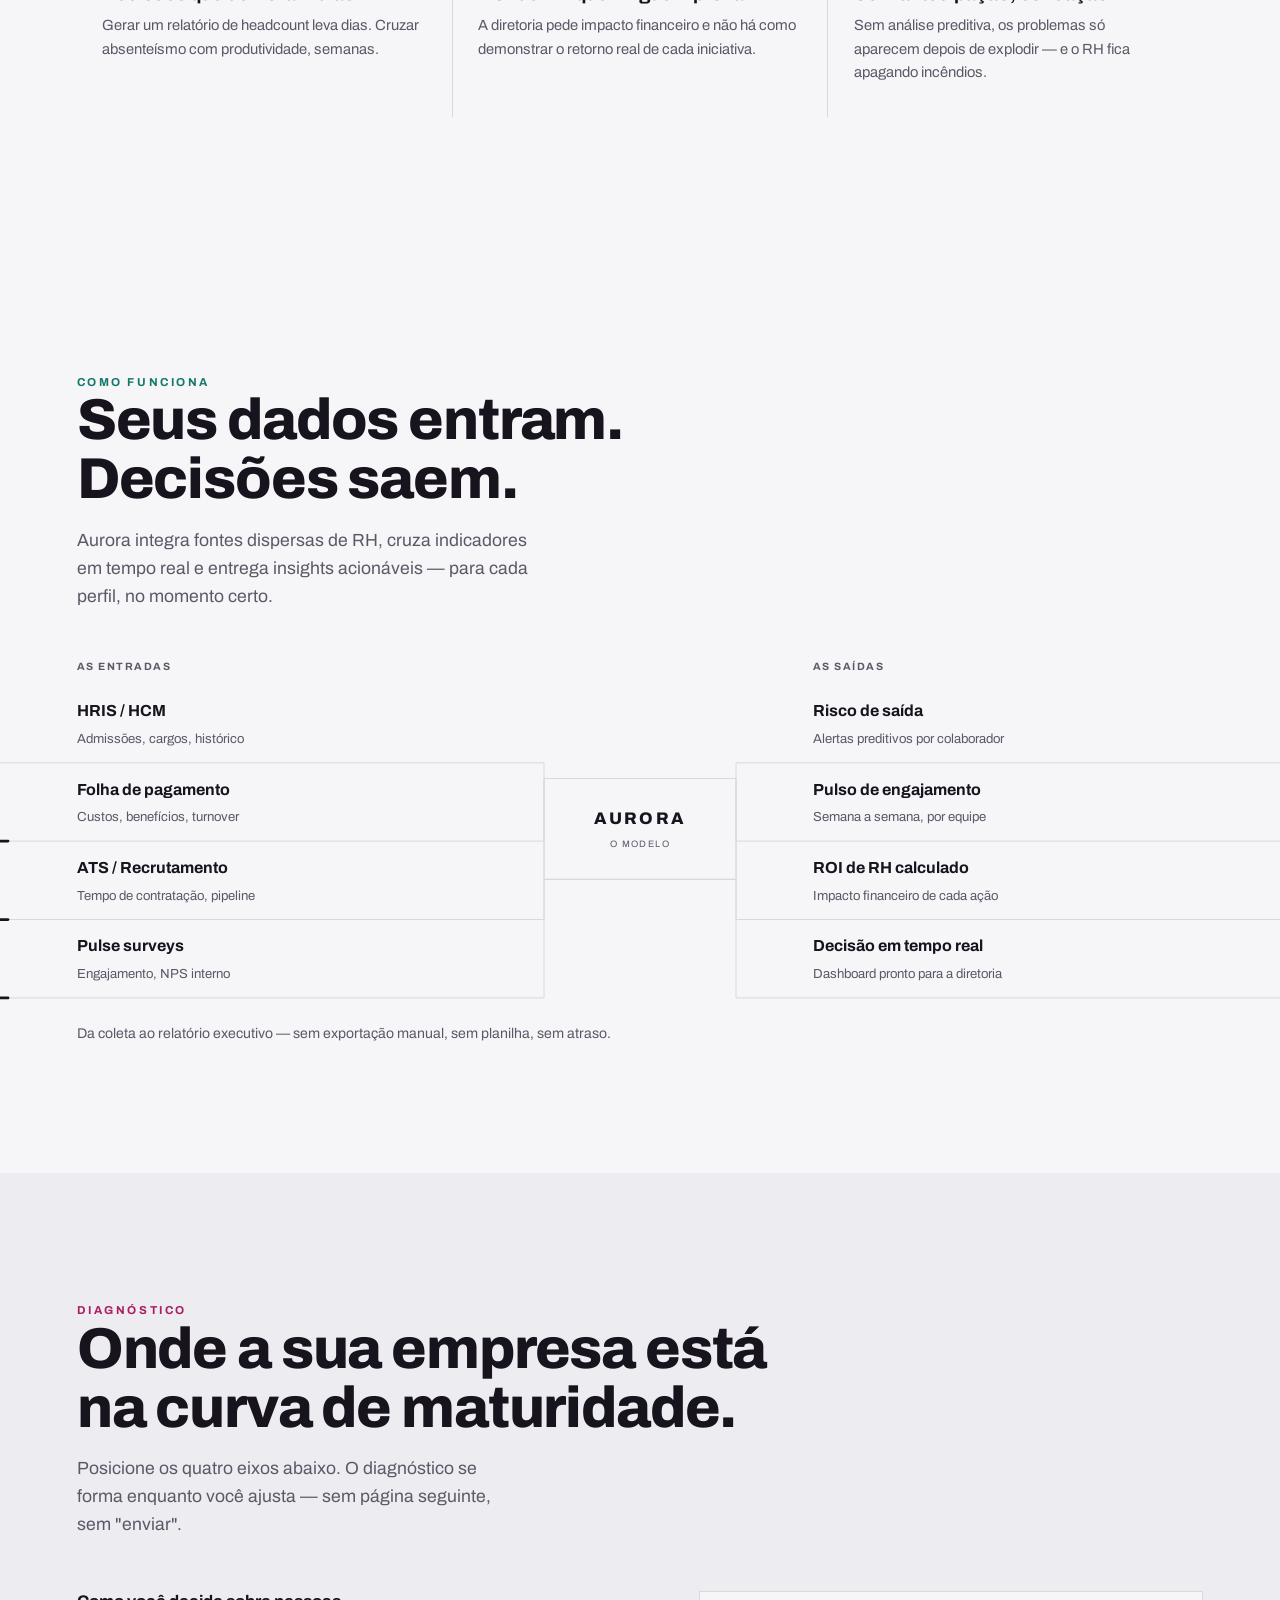
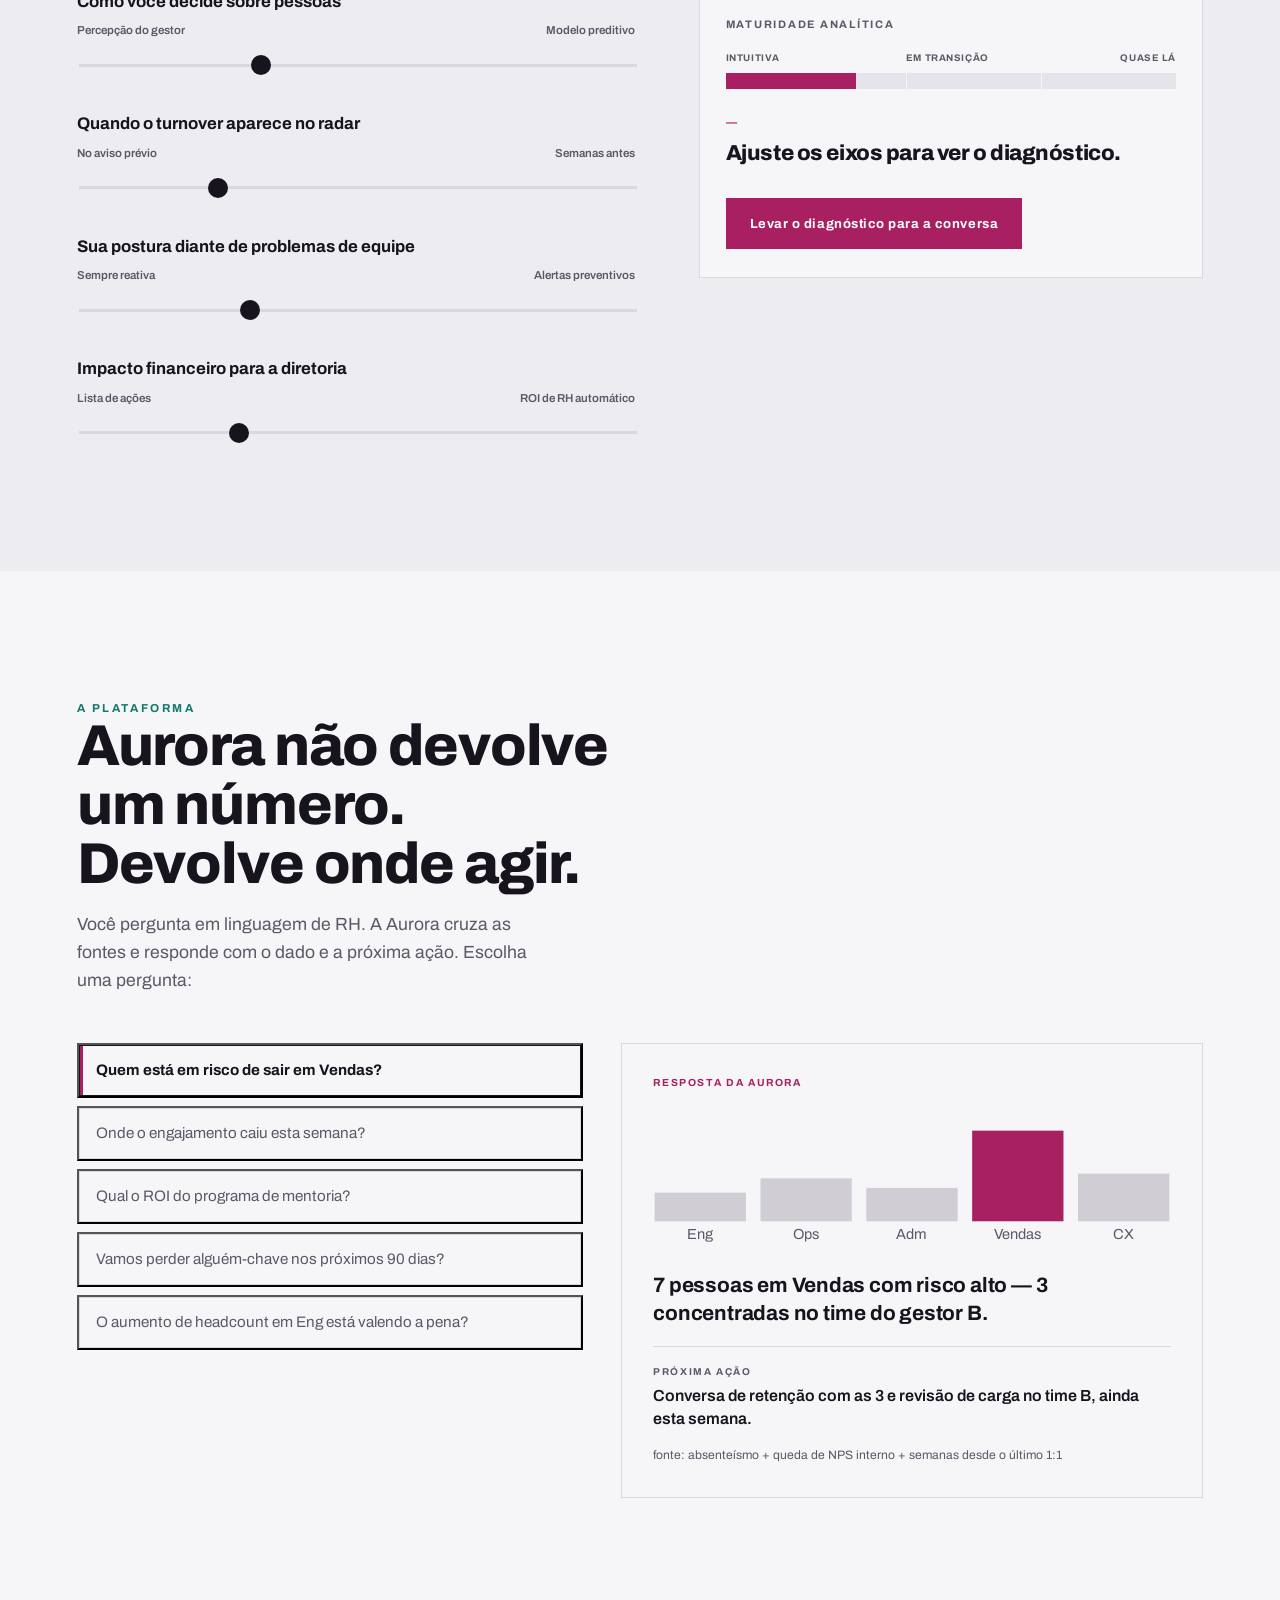
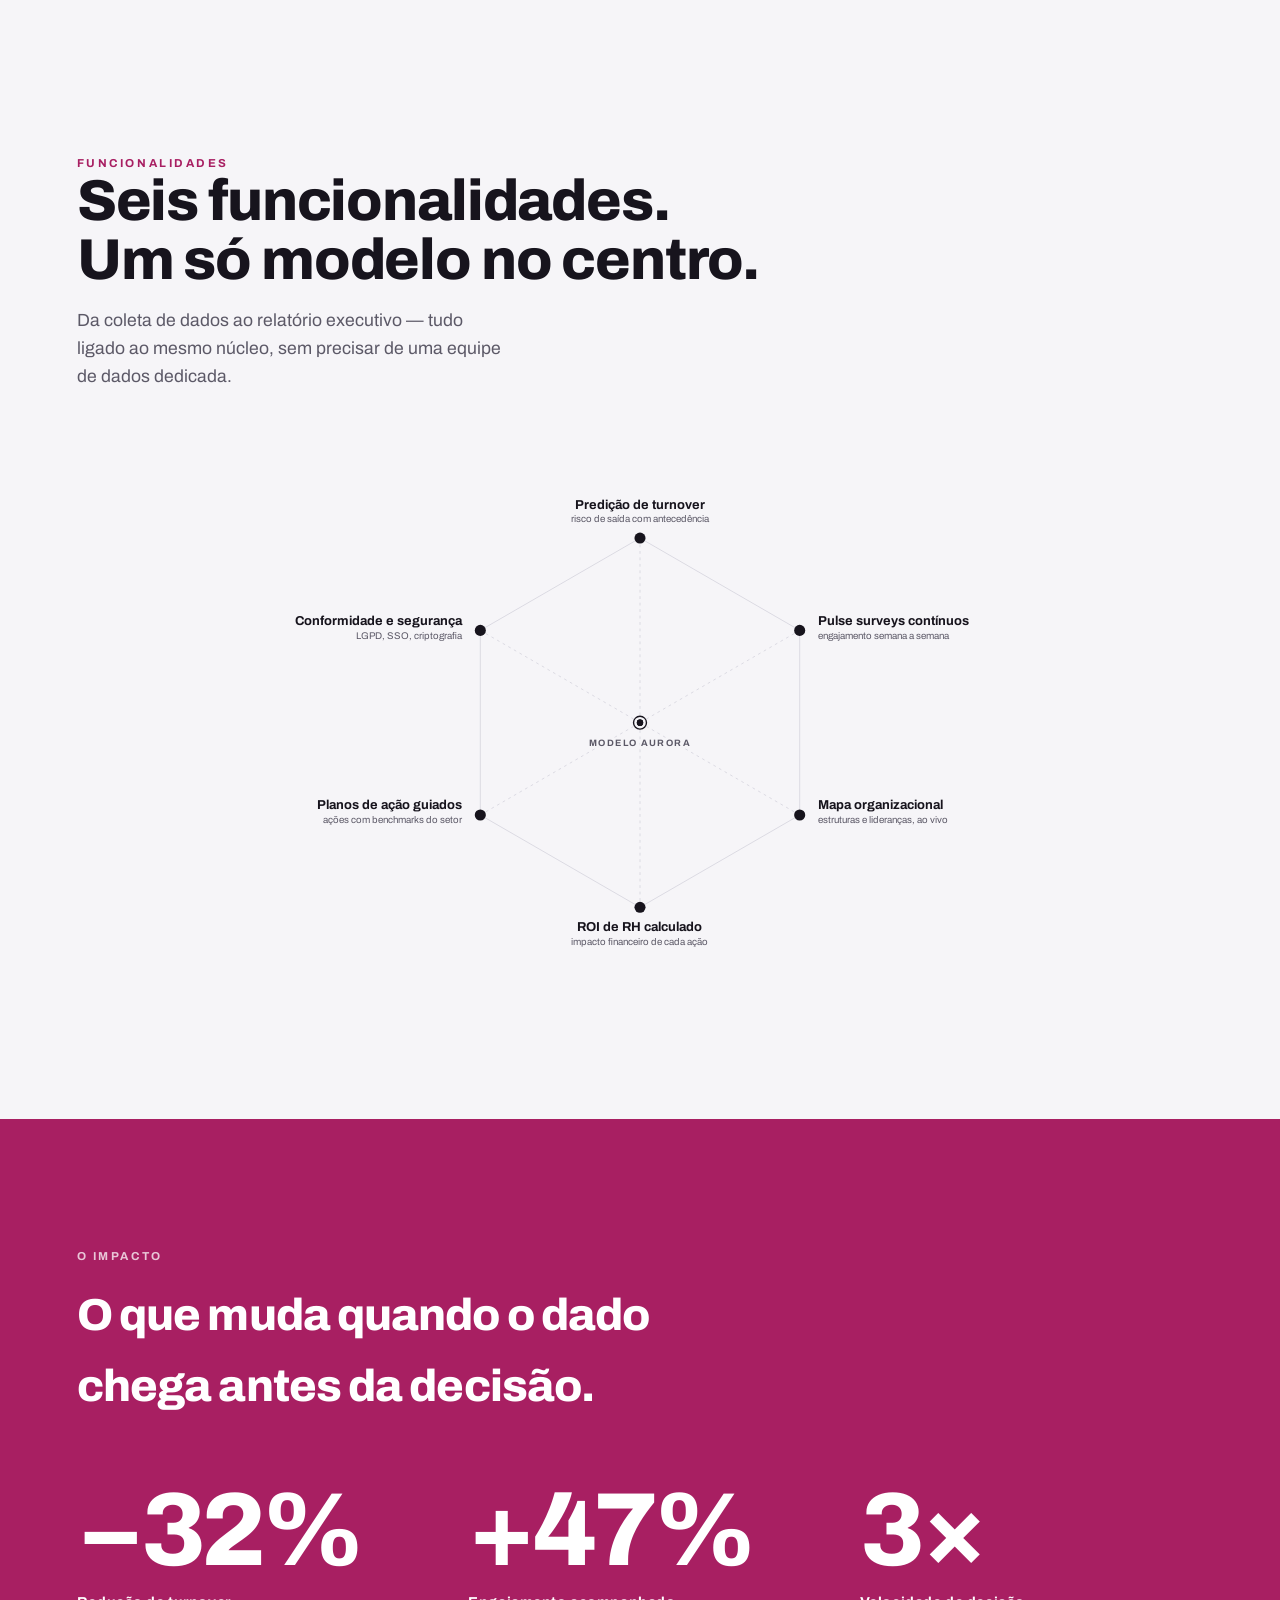
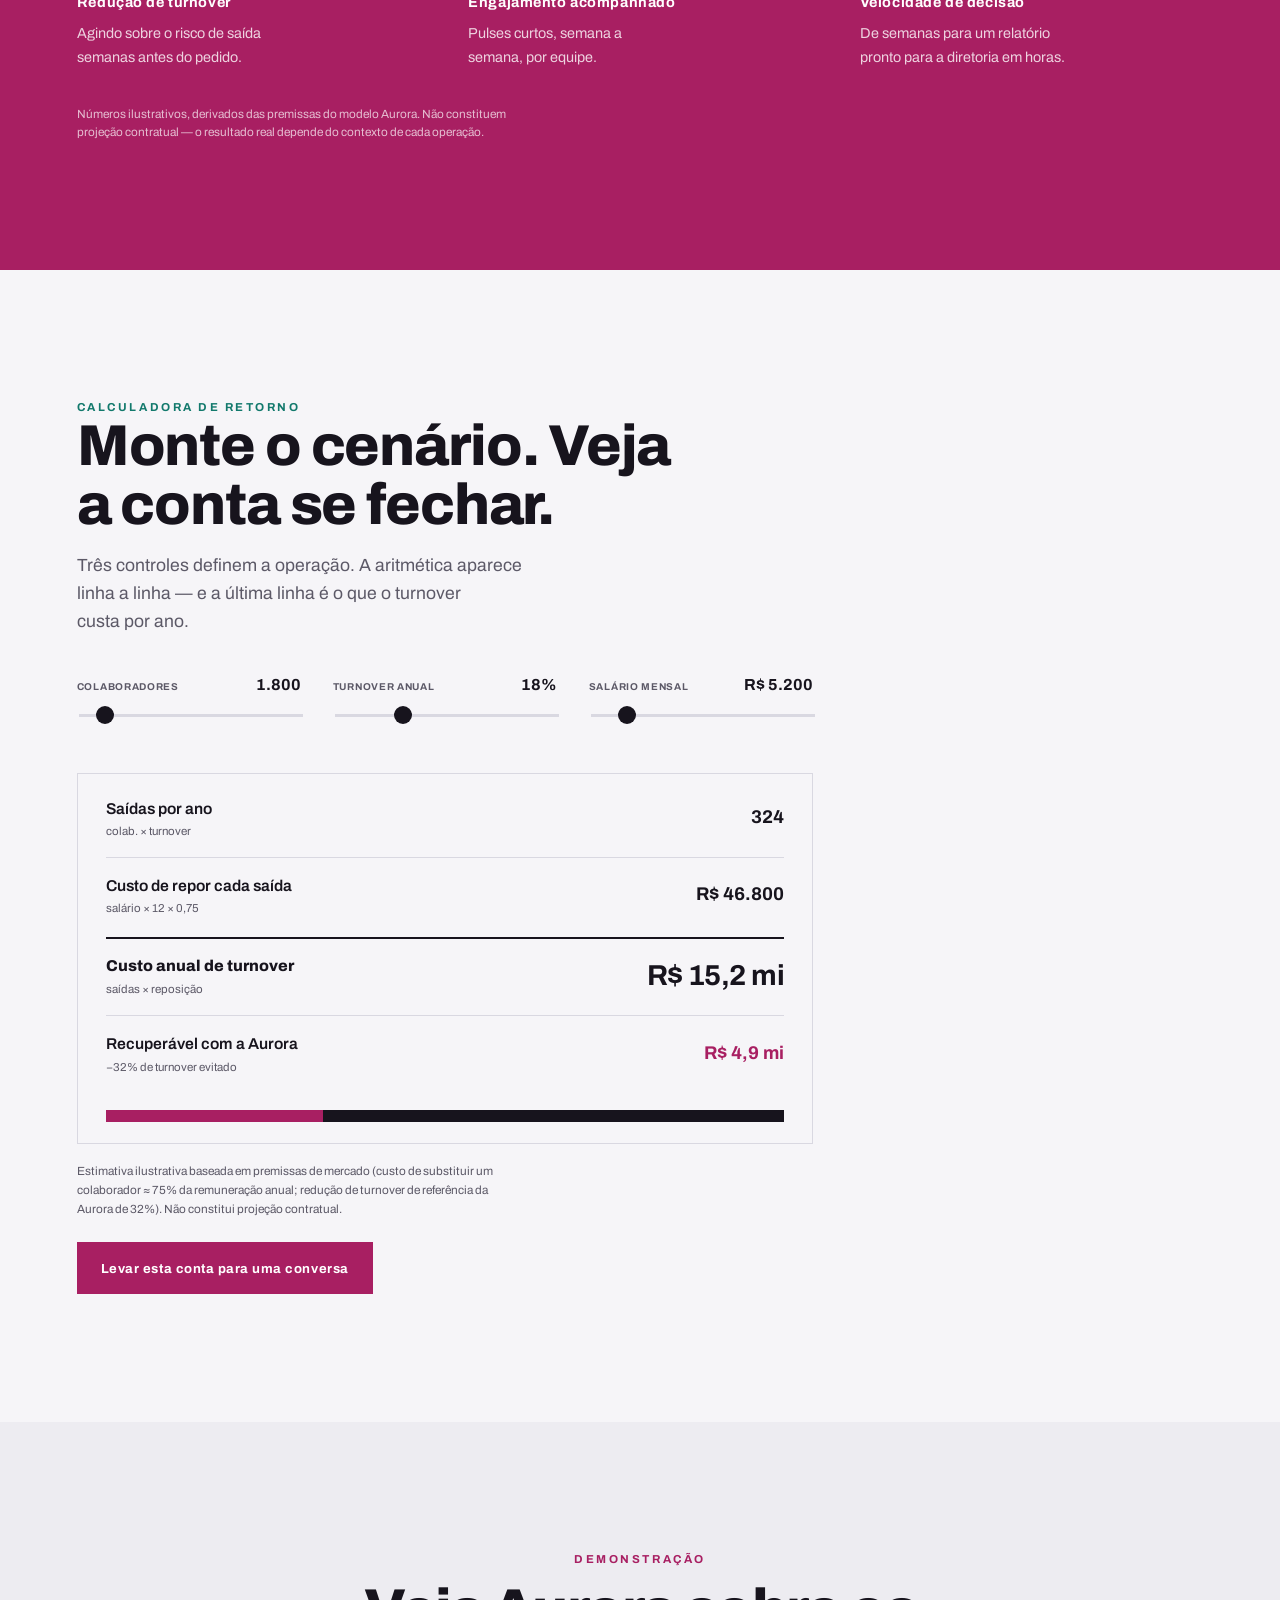
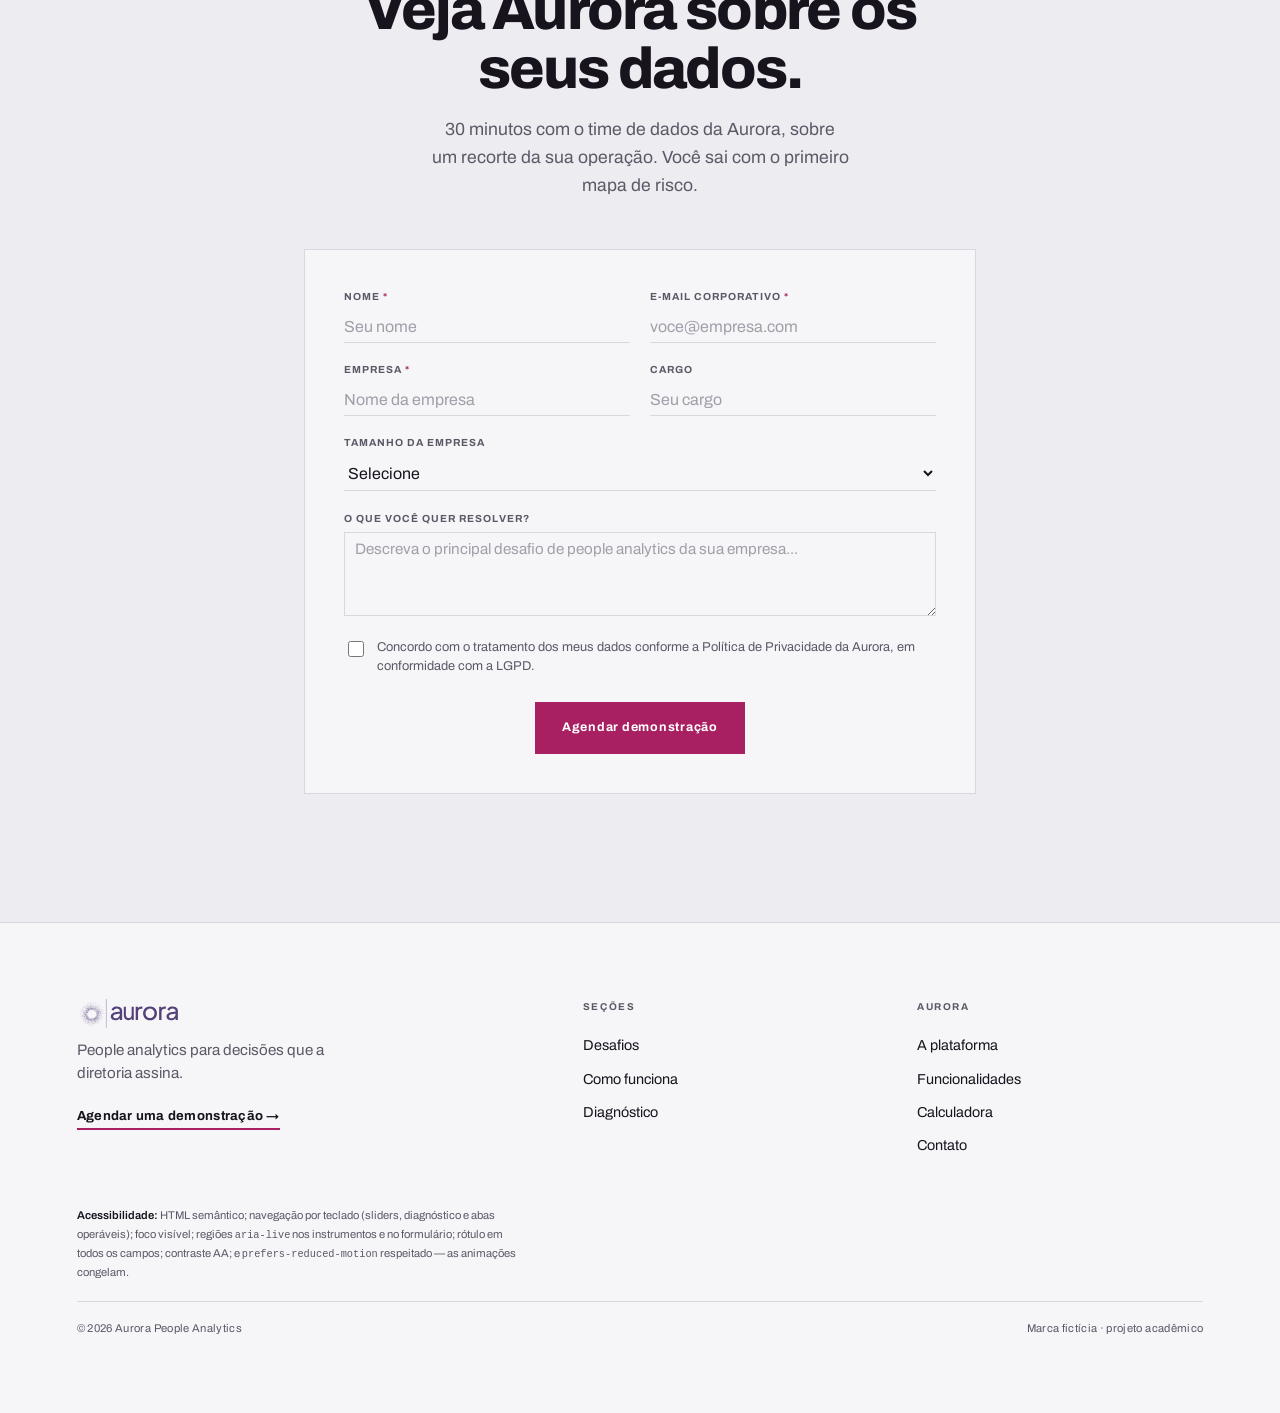
==== commit 9c8a6875: "Recoloca a logo da Aurora no header e no rodape Restaura assets/aurora-logo.svg (logotipo oficial da" ====
--- a/index.html
+++ b/index.html
@@ -30,7 +30,7 @@
 <a href="#conteudo" class="skip-link">Ir para o conteúdo principal</a>
 
 <header class="nav">
-  <a href="#conteudo" class="wordmark" aria-label="Aurora — início">AUR<b>O</b>RA</a>
+  <a href="#conteudo" class="wordmark" aria-label="Aurora — início"><img src="assets/aurora-logo.svg" alt="Aurora" width="242" height="73" /></a>
   <button type="button" class="nav__toggle" aria-expanded="false" aria-controls="nav-sections">Seções</button>
   <nav class="nav__links" id="nav-sections" aria-label="Seções">
     <a href="#desafios">Desafios</a>
@@ -363,7 +363,7 @@
   <div class="hold">
     <div class="foot__grid">
       <div>
-        <p class="foot__mark">AUR<b>O</b>RA</p>
+        <p class="foot__mark"><img src="assets/aurora-logo.svg" alt="Aurora" width="242" height="73" /></p>
         <p class="t">People analytics para decisões que a diretoria assina.</p>
         <a href="#assine" class="foot__cta">Agendar uma demonstração →</a>
       </div>
--- a/css/styles.css
+++ b/css/styles.css
@@ -63,8 +63,8 @@
     display: flex; align-items: center; justify-content: space-between;
     padding: 1.05rem var(--px); background: rgba(246,245,248,.82); backdrop-filter: blur(8px);
   }
-  .wordmark { font-weight: 800; font-size: 1.1rem; letter-spacing: .04em; text-decoration: none; color: var(--fog); }
-  .wordmark b { color: var(--teal); font-weight: 800; }
+  .wordmark { display: flex; text-decoration: none; }
+  .wordmark img { height: 1.75rem; width: auto; display: block; }
   .nav__toggle {
     font: inherit; font-size: .8rem; font-weight: 700; color: var(--fog);
     background: none; border: 0; cursor: pointer; padding: 0;
@@ -293,7 +293,7 @@
   .ask__src::before { content: "fonte: "; color: var(--fog2); }
 
   /* ---------- calculadora ---------- */
-  .calc { padding-block: var(--sec); }
+  #calculadora { padding-block: var(--sec); }
   .calc { display: block; }
   .calc__ctrls { margin-top: clamp(1.5rem, 3vw, 2.25rem); display: grid; gap: clamp(1.5rem, 3vw, 2rem); max-width: 46rem; }
   @media (min-width: 720px) { .calc__ctrls { grid-template-columns: repeat(3, 1fr); } }
@@ -366,8 +366,7 @@
   .foot { padding-block: clamp(3rem, 6vw, 5rem); box-shadow: inset 0 1px 0 var(--line); }
   .foot__grid { display: grid; gap: 2.5rem; }
   @media (min-width: 720px) { .foot__grid { grid-template-columns: 1.6fr 1fr 1fr; gap: 3rem; } }
-  .foot__mark { font-weight: 800; font-size: 1.35rem; letter-spacing: .04em; }
-  .foot__mark b { color: var(--teal); }
+  .foot__mark img { height: 1.9rem; width: auto; display: block; }
   .foot p.t { margin-top: .6rem; color: var(--fog2); font-size: .95rem; line-height: 1.55; max-width: 30ch; }
   .foot__cta { display: inline-block; margin-top: 1.2rem; font-weight: 700; font-size: .82rem; letter-spacing: .02em;
     text-decoration: none; color: var(--fog); border-bottom: 2px solid var(--magenta); padding-bottom: 2px; }
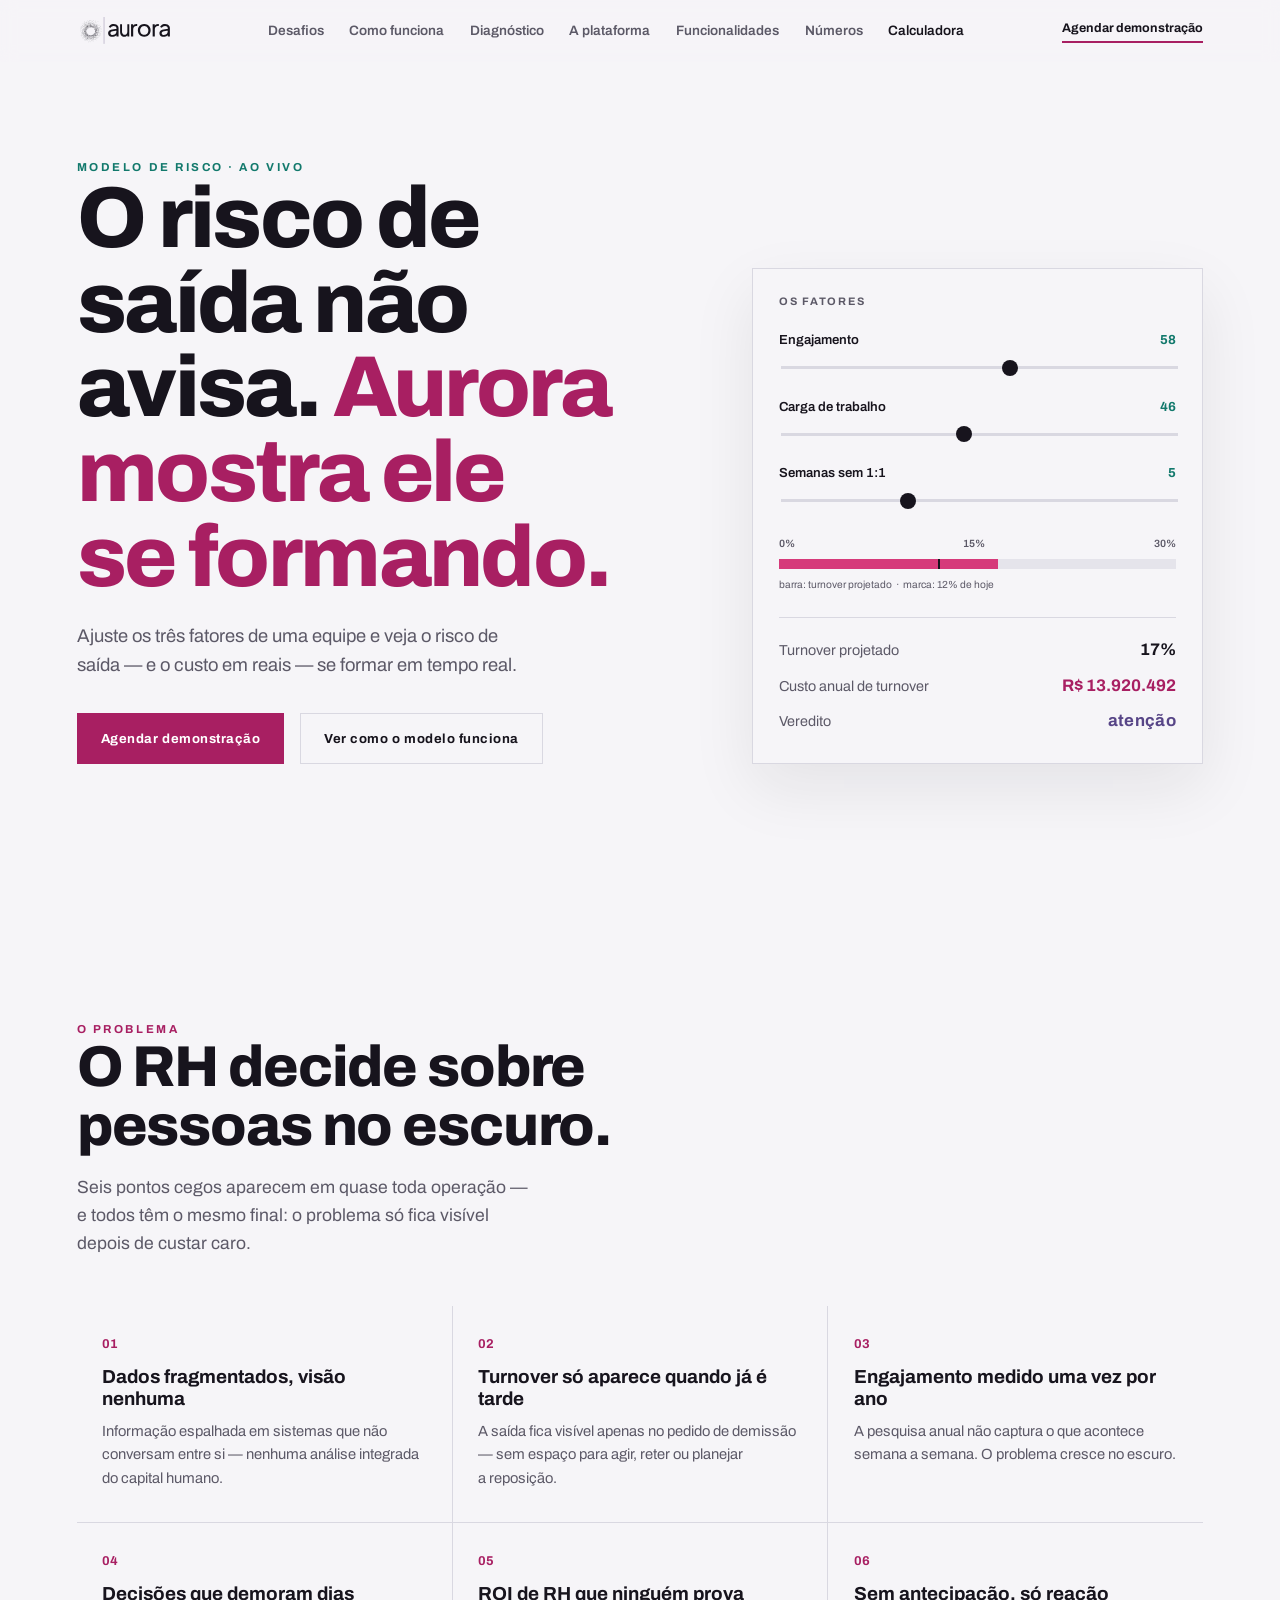
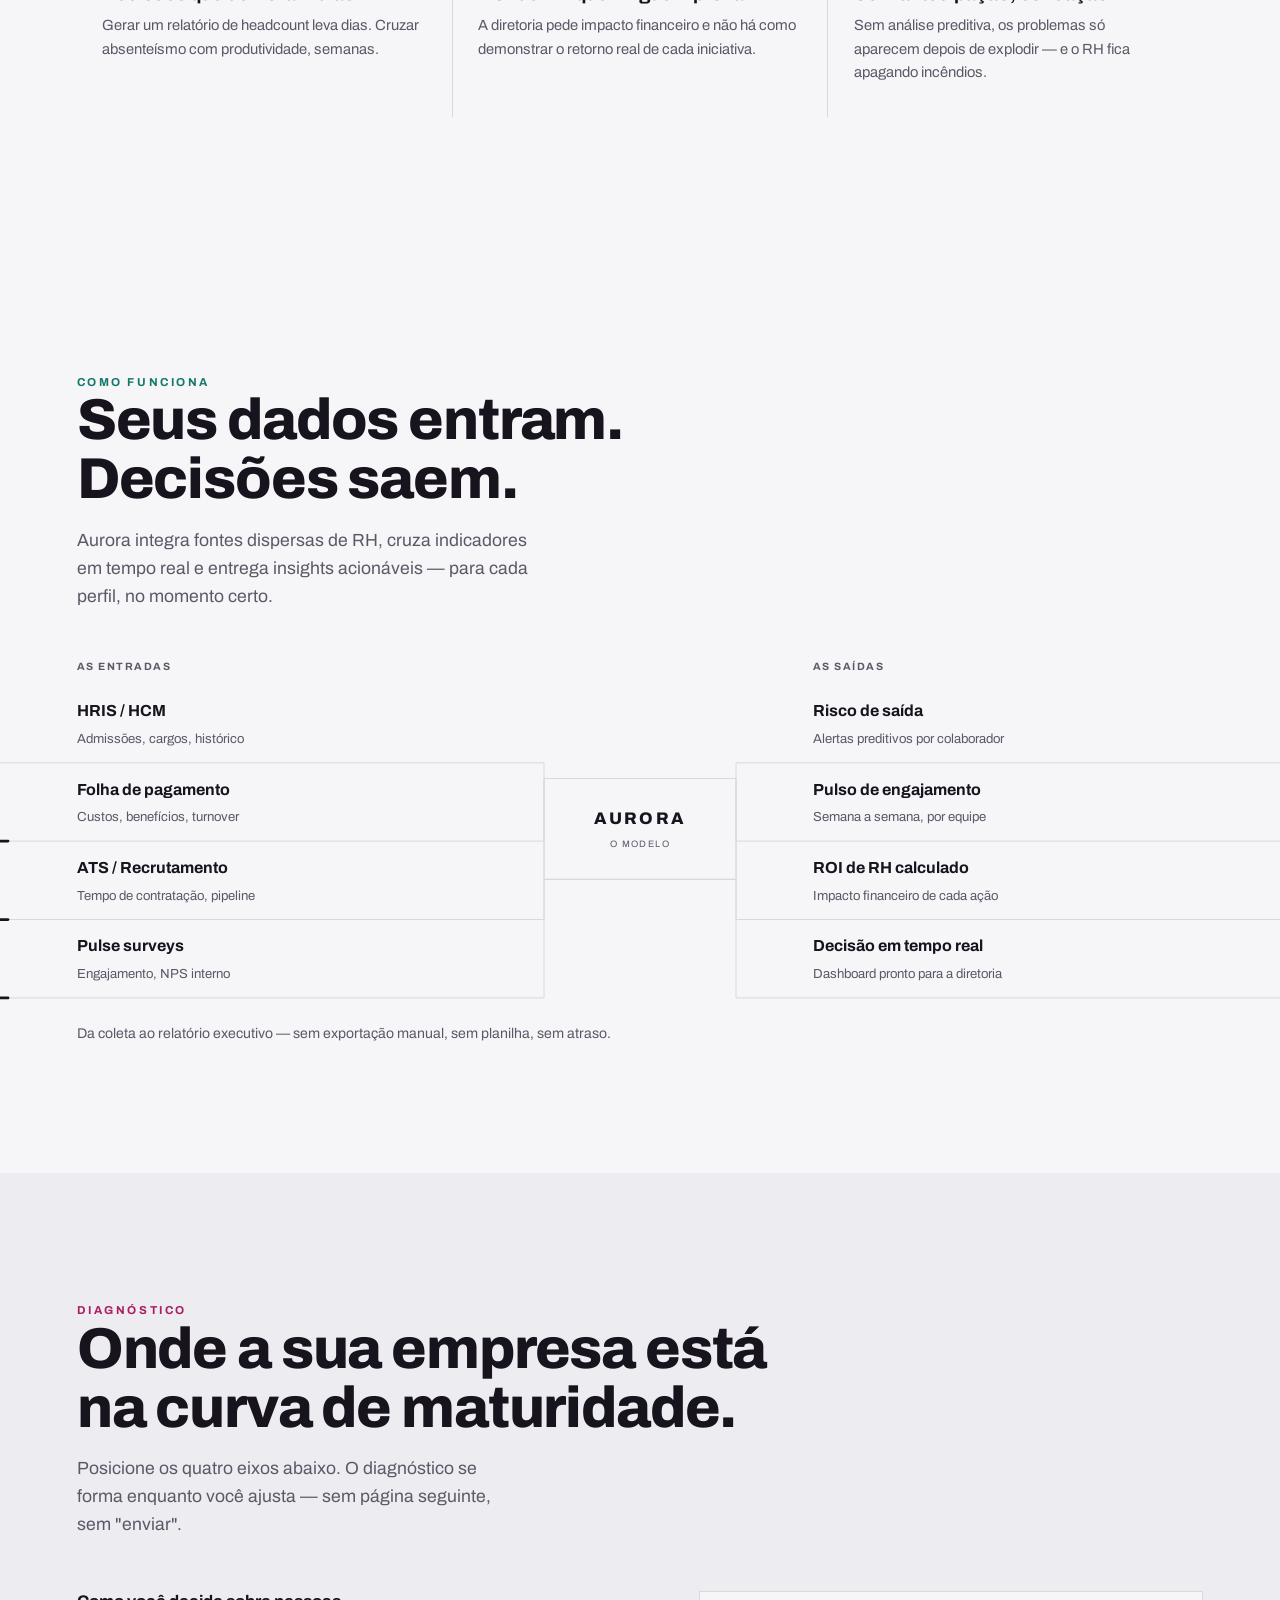
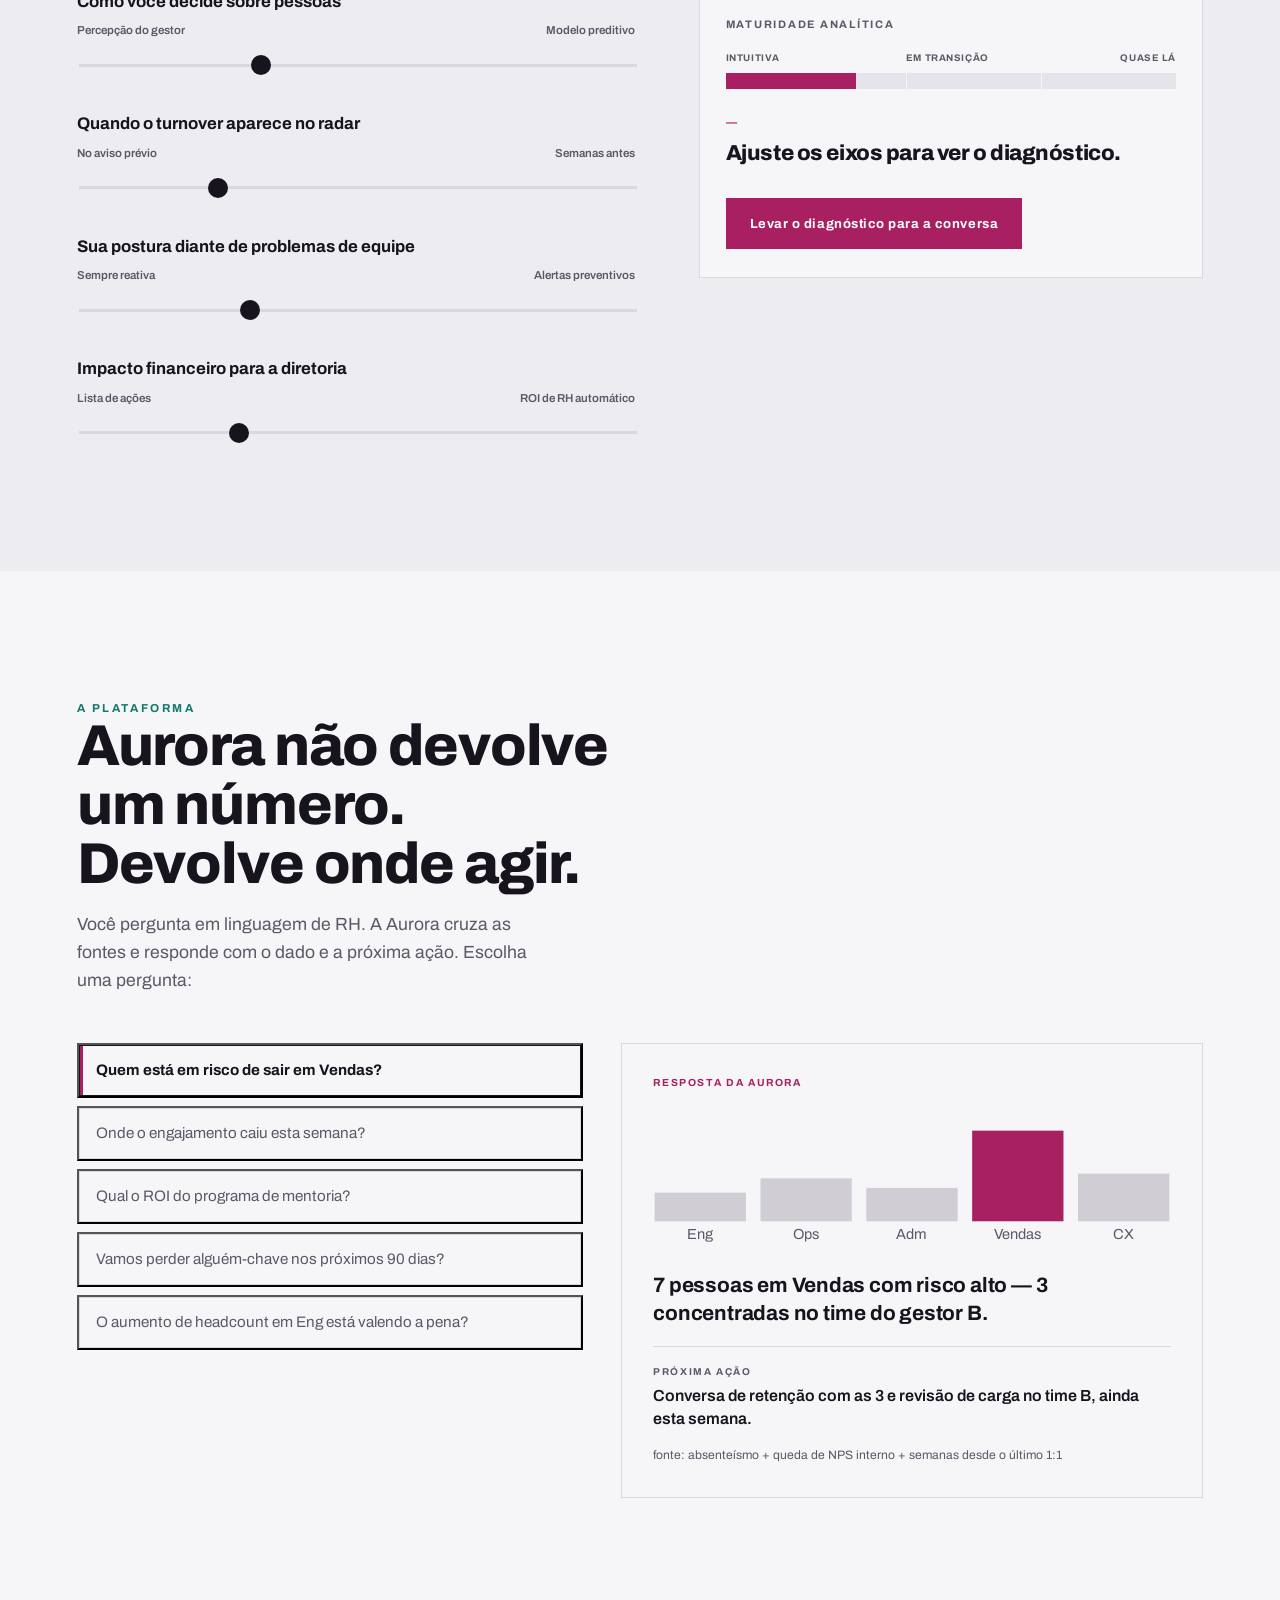
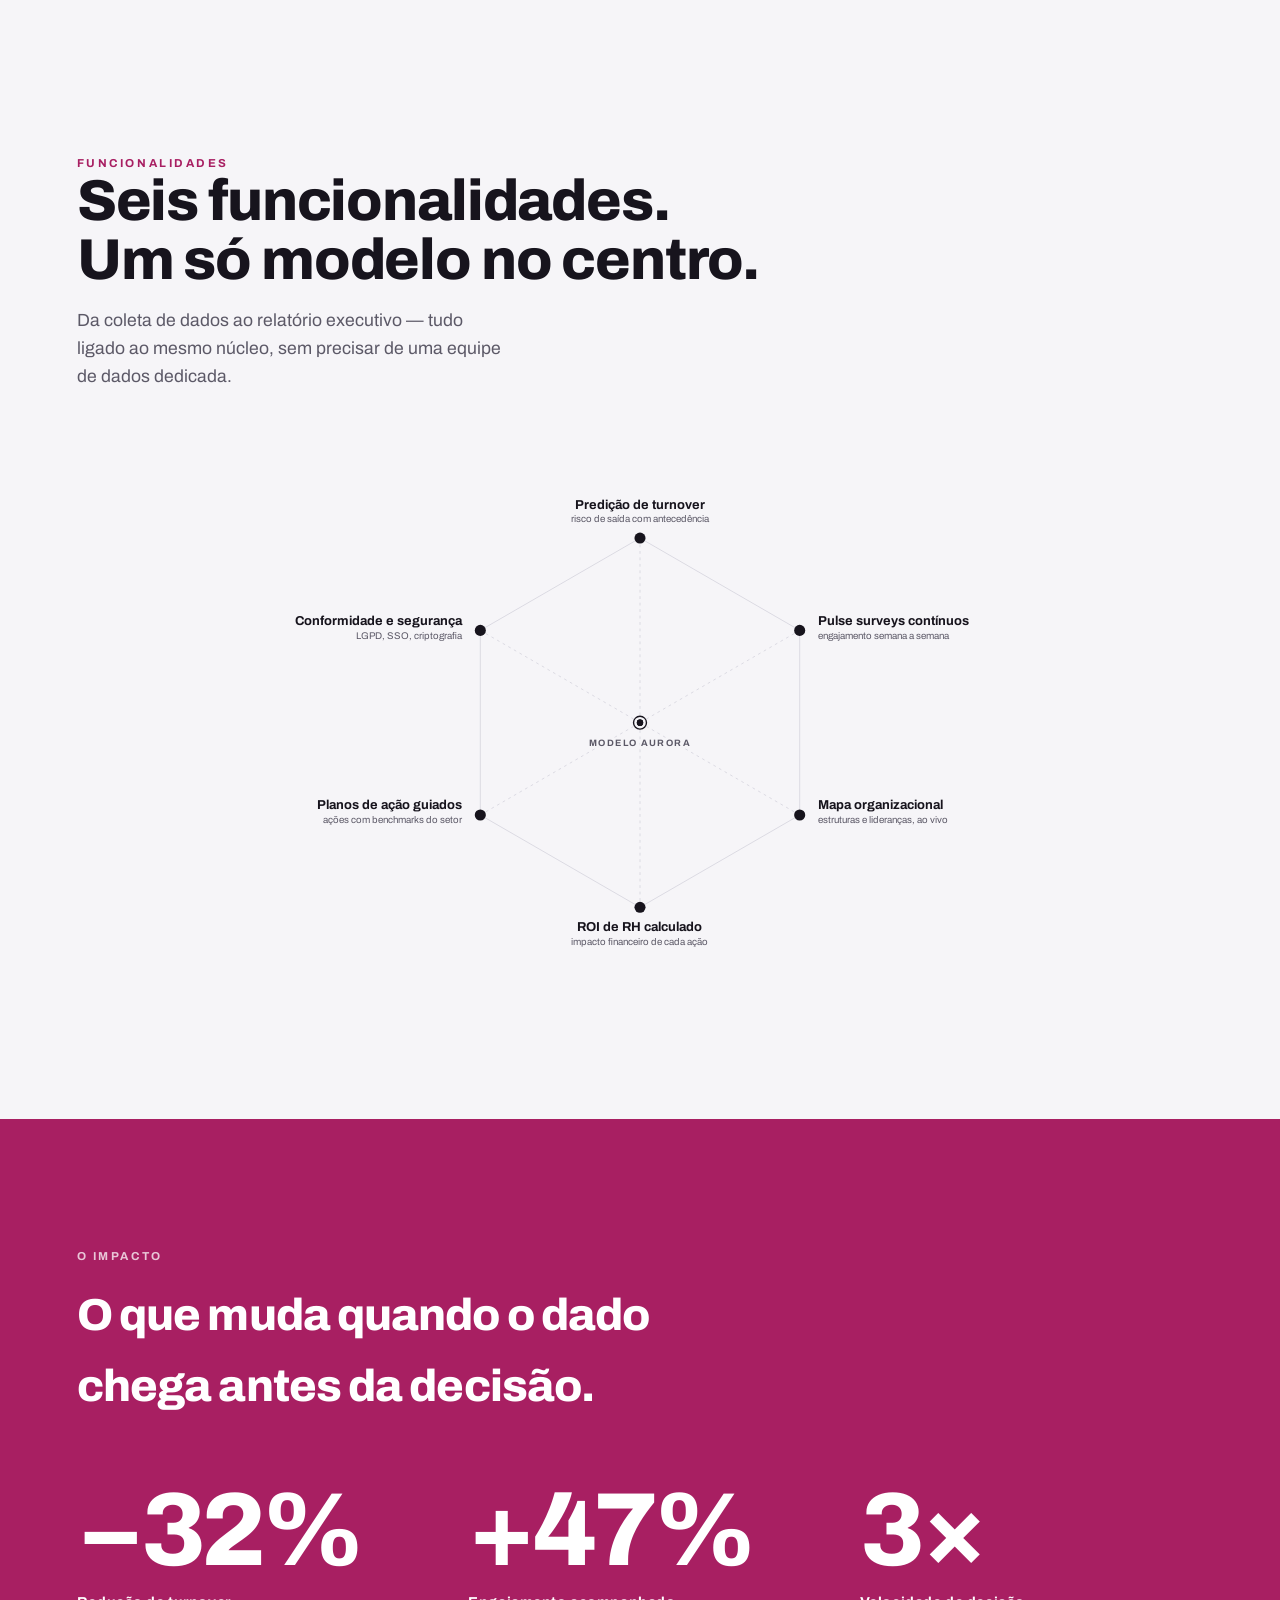
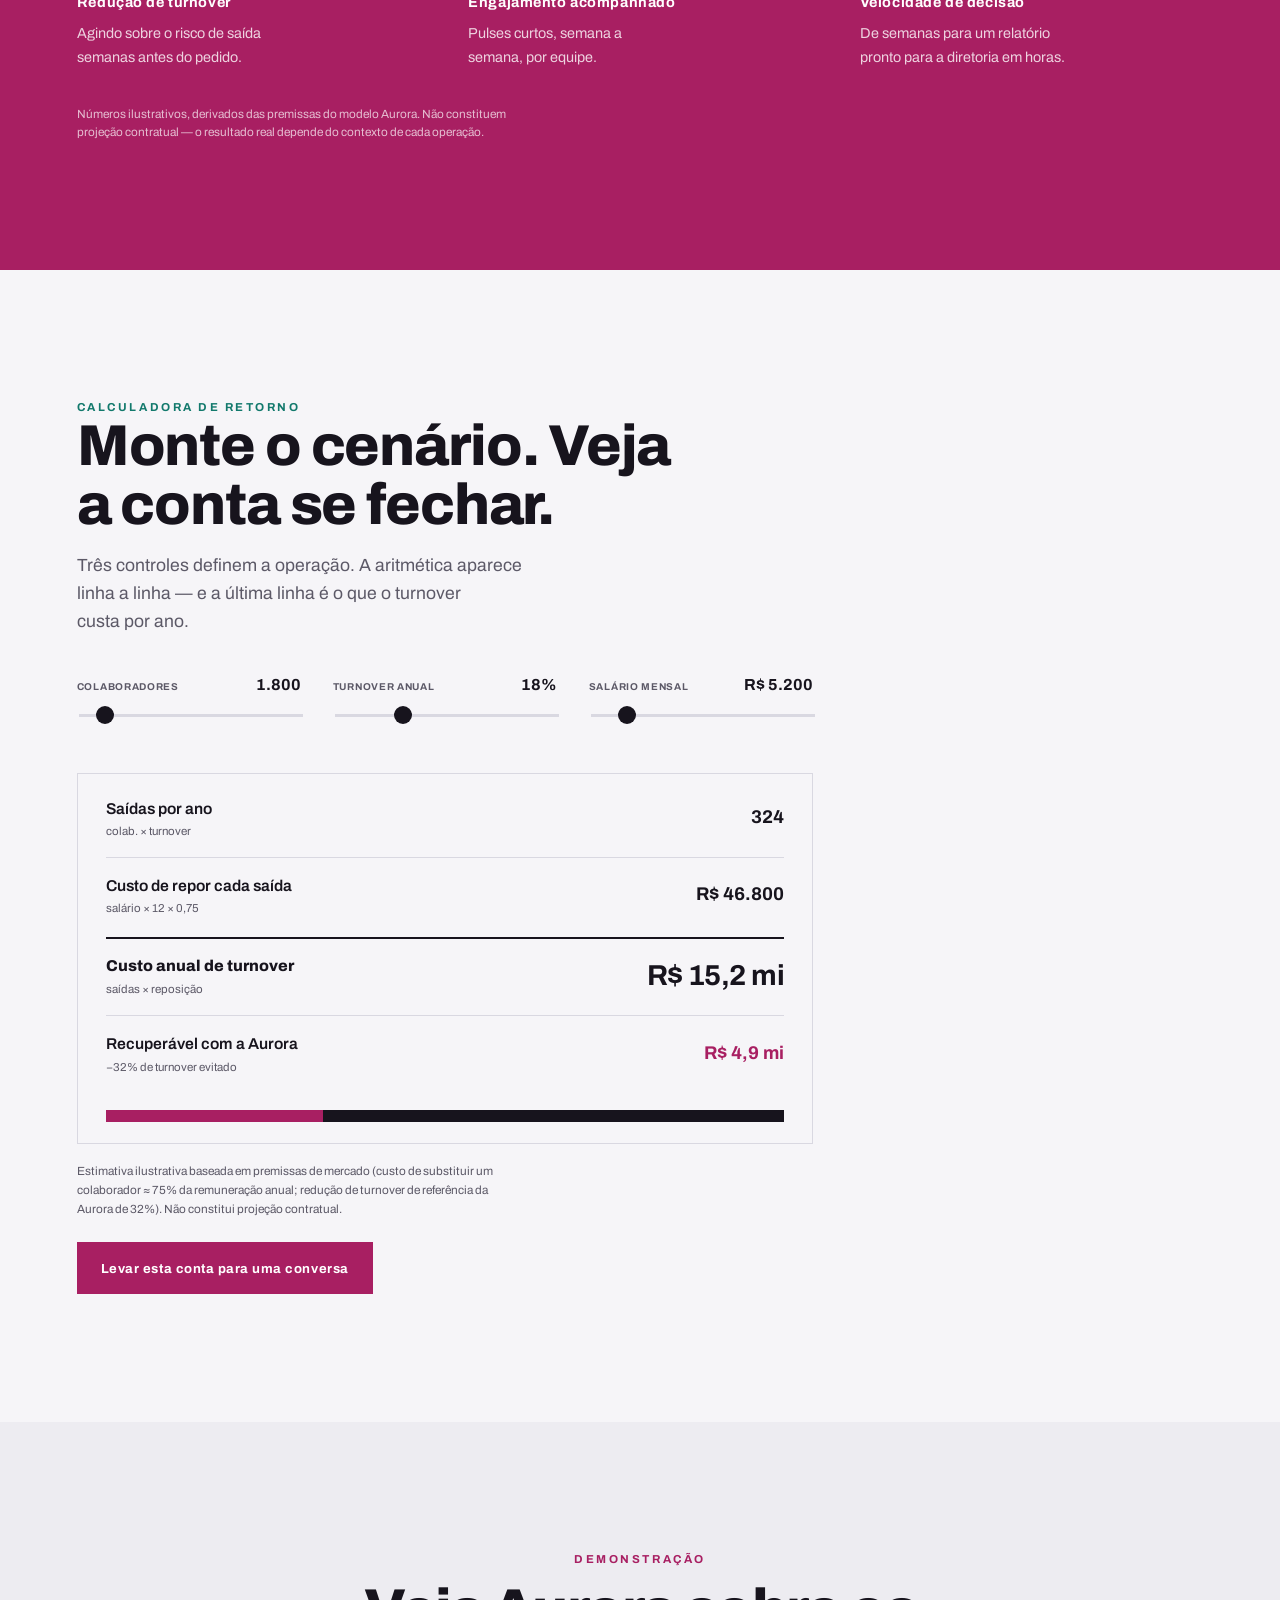
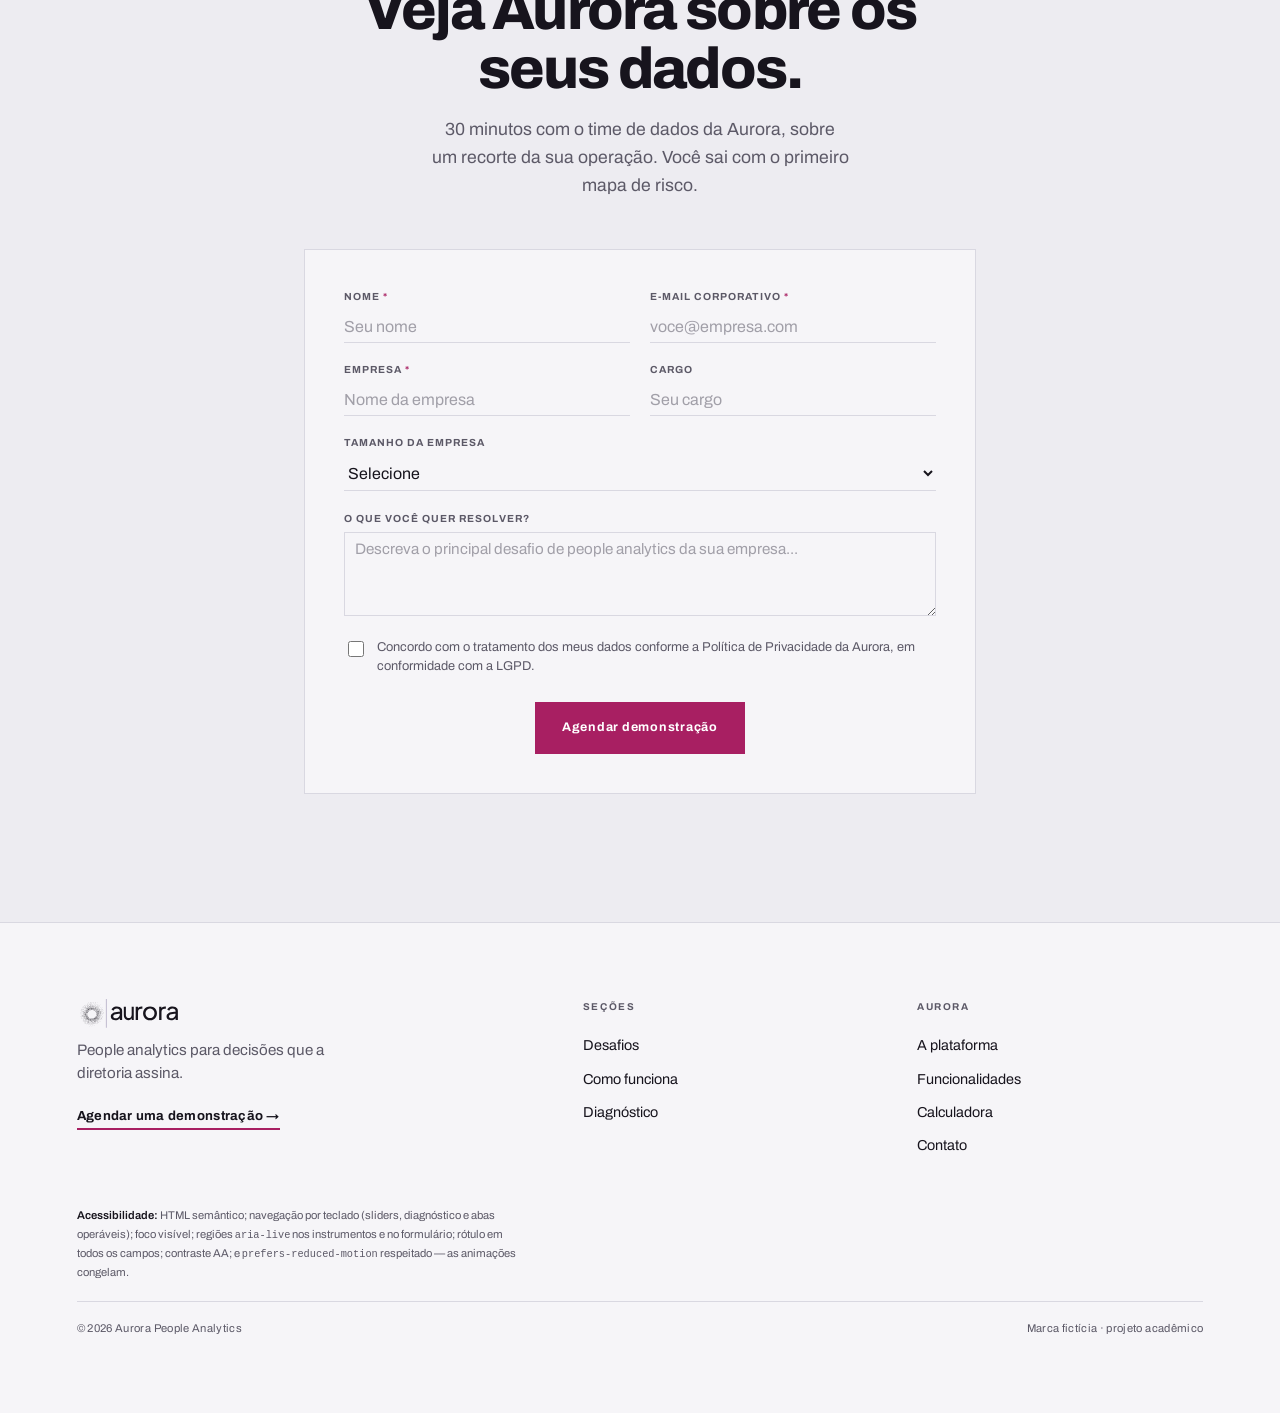
==== commit dbdda860: "Ajustes de acessibilidade apos auditoria - Landmarks de navegacao com nomes distintos (Navegacao pri" ====
--- a/index.html
+++ b/index.html
@@ -32,7 +32,7 @@
 <header class="nav">
   <a href="#conteudo" class="wordmark" aria-label="Aurora — início"><img src="assets/aurora-logo.svg" alt="Aurora" width="242" height="73" /></a>
   <button type="button" class="nav__toggle" aria-expanded="false" aria-controls="nav-sections">Seções</button>
-  <nav class="nav__links" id="nav-sections" aria-label="Seções">
+  <nav class="nav__links" id="nav-sections" aria-label="Navegação principal">
     <a href="#desafios">Desafios</a>
     <a href="#como-funciona">Como funciona</a>
     <a href="#diagnostico">Diagnóstico</a>
@@ -65,15 +65,15 @@
         <p class="panelbox__h">Os fatores</p>
         <div class="ctrl">
           <div class="ctrl__top"><b>Engajamento</b><span id="v-eng">58</span></div>
-          <input type="range" id="s-eng" min="0" max="100" value="58" aria-label="Engajamento" />
+          <input type="range" id="s-eng" min="0" max="100" value="58" aria-label="Engajamento" aria-valuetext="58 de 100" />
         </div>
         <div class="ctrl">
           <div class="ctrl__top"><b>Carga de trabalho</b><span id="v-load">46</span></div>
-          <input type="range" id="s-load" min="0" max="100" value="46" aria-label="Carga de trabalho" />
+          <input type="range" id="s-load" min="0" max="100" value="46" aria-label="Carga de trabalho" aria-valuetext="46 de 100" />
         </div>
         <div class="ctrl">
           <div class="ctrl__top"><b>Semanas sem 1:1</b><span id="v-oto">5</span></div>
-          <input type="range" id="s-oto" min="0" max="16" value="5" aria-label="Semanas sem reunião individual" />
+          <input type="range" id="s-oto" min="0" max="16" value="5" aria-label="Semanas sem reunião individual" aria-valuetext="5 de 16" />
         </div>
 
         <div class="gauge" aria-hidden="true">
@@ -198,14 +198,14 @@
 
       <div class="ask">
         <div class="ask__list" role="tablist" aria-label="Perguntas">
-          <button class="ask__q" role="tab" aria-selected="true" data-i="0">Quem está em risco de sair em Vendas?</button>
-          <button class="ask__q" role="tab" aria-selected="false" data-i="1">Onde o engajamento caiu esta semana?</button>
-          <button class="ask__q" role="tab" aria-selected="false" data-i="2">Qual o ROI do programa de mentoria?</button>
-          <button class="ask__q" role="tab" aria-selected="false" data-i="3">Vamos perder alguém-chave nos próximos 90 dias?</button>
-          <button class="ask__q" role="tab" aria-selected="false" data-i="4">O aumento de headcount em Eng está valendo a pena?</button>
-        </div>
-
-        <div class="ask__card" role="tabpanel" aria-live="polite">
+          <button class="ask__q" role="tab" id="ask-q-0" aria-controls="ask-panel" aria-selected="true" data-i="0">Quem está em risco de sair em Vendas?</button>
+          <button class="ask__q" role="tab" id="ask-q-1" aria-controls="ask-panel" aria-selected="false" data-i="1">Onde o engajamento caiu esta semana?</button>
+          <button class="ask__q" role="tab" id="ask-q-2" aria-controls="ask-panel" aria-selected="false" data-i="2">Qual o ROI do programa de mentoria?</button>
+          <button class="ask__q" role="tab" id="ask-q-3" aria-controls="ask-panel" aria-selected="false" data-i="3">Vamos perder alguém-chave nos próximos 90 dias?</button>
+          <button class="ask__q" role="tab" id="ask-q-4" aria-controls="ask-panel" aria-selected="false" data-i="4">O aumento de headcount em Eng está valendo a pena?</button>
+        </div>
+
+        <div class="ask__card" role="tabpanel" id="ask-panel" tabindex="0" aria-labelledby="ask-q-0" aria-live="polite">
           <p class="ask__tag">Resposta da Aurora</p>
           <div class="ask__viz" id="ask-viz" aria-hidden="true"></div>
           <p class="ask__find" id="ask-find"></p>
@@ -367,14 +367,14 @@
         <p class="t">People analytics para decisões que a diretoria assina.</p>
         <a href="#assine" class="foot__cta">Agendar uma demonstração →</a>
       </div>
-      <nav class="foot__col" aria-label="Seções">
-        <h4>Seções</h4>
+      <nav class="foot__col" aria-labelledby="foot-nav-secoes">
+        <h3 id="foot-nav-secoes">Seções</h3>
         <a href="#desafios">Desafios</a>
         <a href="#como-funciona">Como funciona</a>
         <a href="#diagnostico">Diagnóstico</a>
       </nav>
-      <nav class="foot__col" aria-label="Aurora">
-        <h4>Aurora</h4>
+      <nav class="foot__col" aria-labelledby="foot-nav-aurora">
+        <h3 id="foot-nav-aurora">Aurora</h3>
         <a href="#solucao">A plataforma</a>
         <a href="#features">Funcionalidades</a>
         <a href="#calculadora">Calculadora</a>
--- a/css/styles.css
+++ b/css/styles.css
@@ -371,7 +371,7 @@
   .foot__cta { display: inline-block; margin-top: 1.2rem; font-weight: 700; font-size: .82rem; letter-spacing: .02em;
     text-decoration: none; color: var(--fog); border-bottom: 2px solid var(--magenta); padding-bottom: 2px; }
   .foot__cta:hover { color: var(--magenta); }
-  .foot h4 { font-size: .62rem; font-weight: 700; letter-spacing: .16em; text-transform: uppercase; color: var(--fog2); margin-bottom: .9rem; }
+  .foot h3 { font-size: .62rem; font-weight: 700; letter-spacing: .16em; text-transform: uppercase; color: var(--fog2); margin-bottom: .9rem; }
   .foot__col a { display: block; text-decoration: none; font-size: .9rem; padding-block: .32rem; color: var(--fog); width: fit-content; }
   .foot__col a:hover { color: var(--magenta); }
   .foot__a11y { margin-top: 2.75rem; font-size: .7rem; line-height: 1.65; color: var(--fog2); max-width: 74ch; }
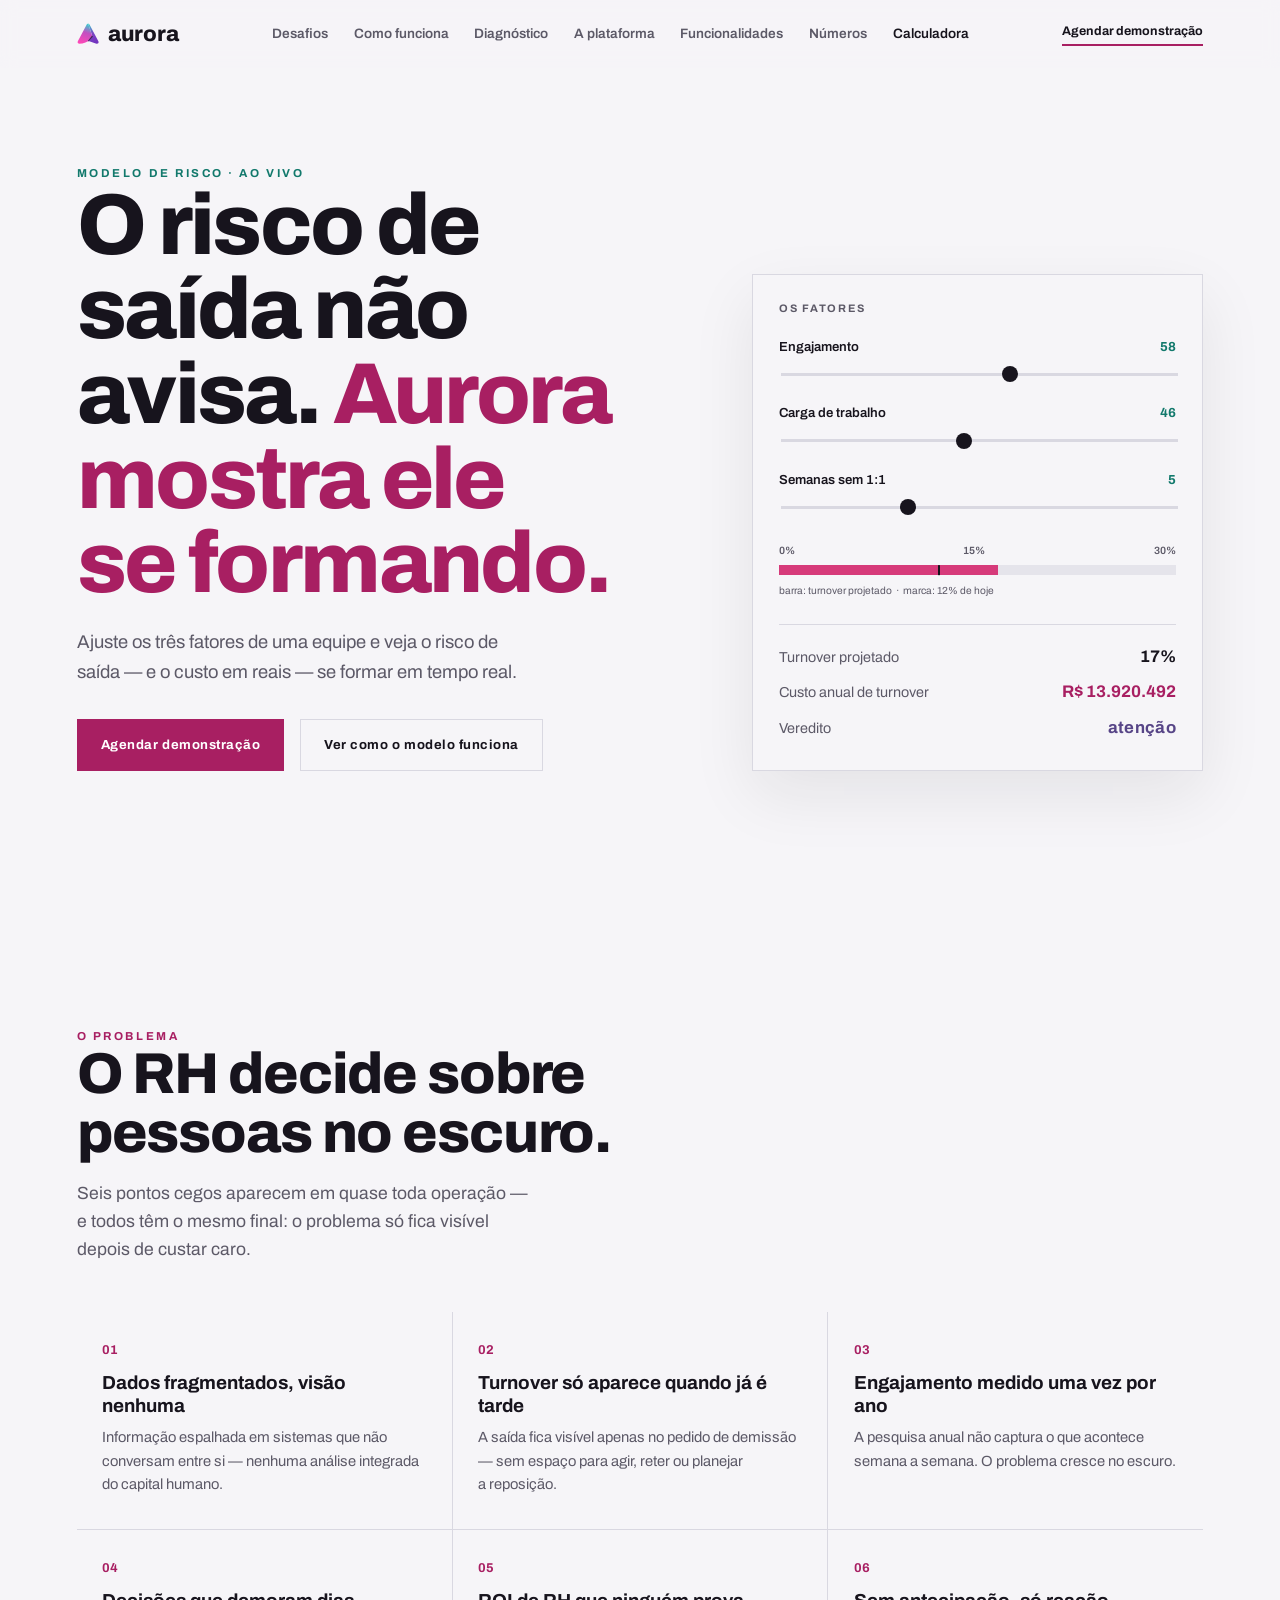
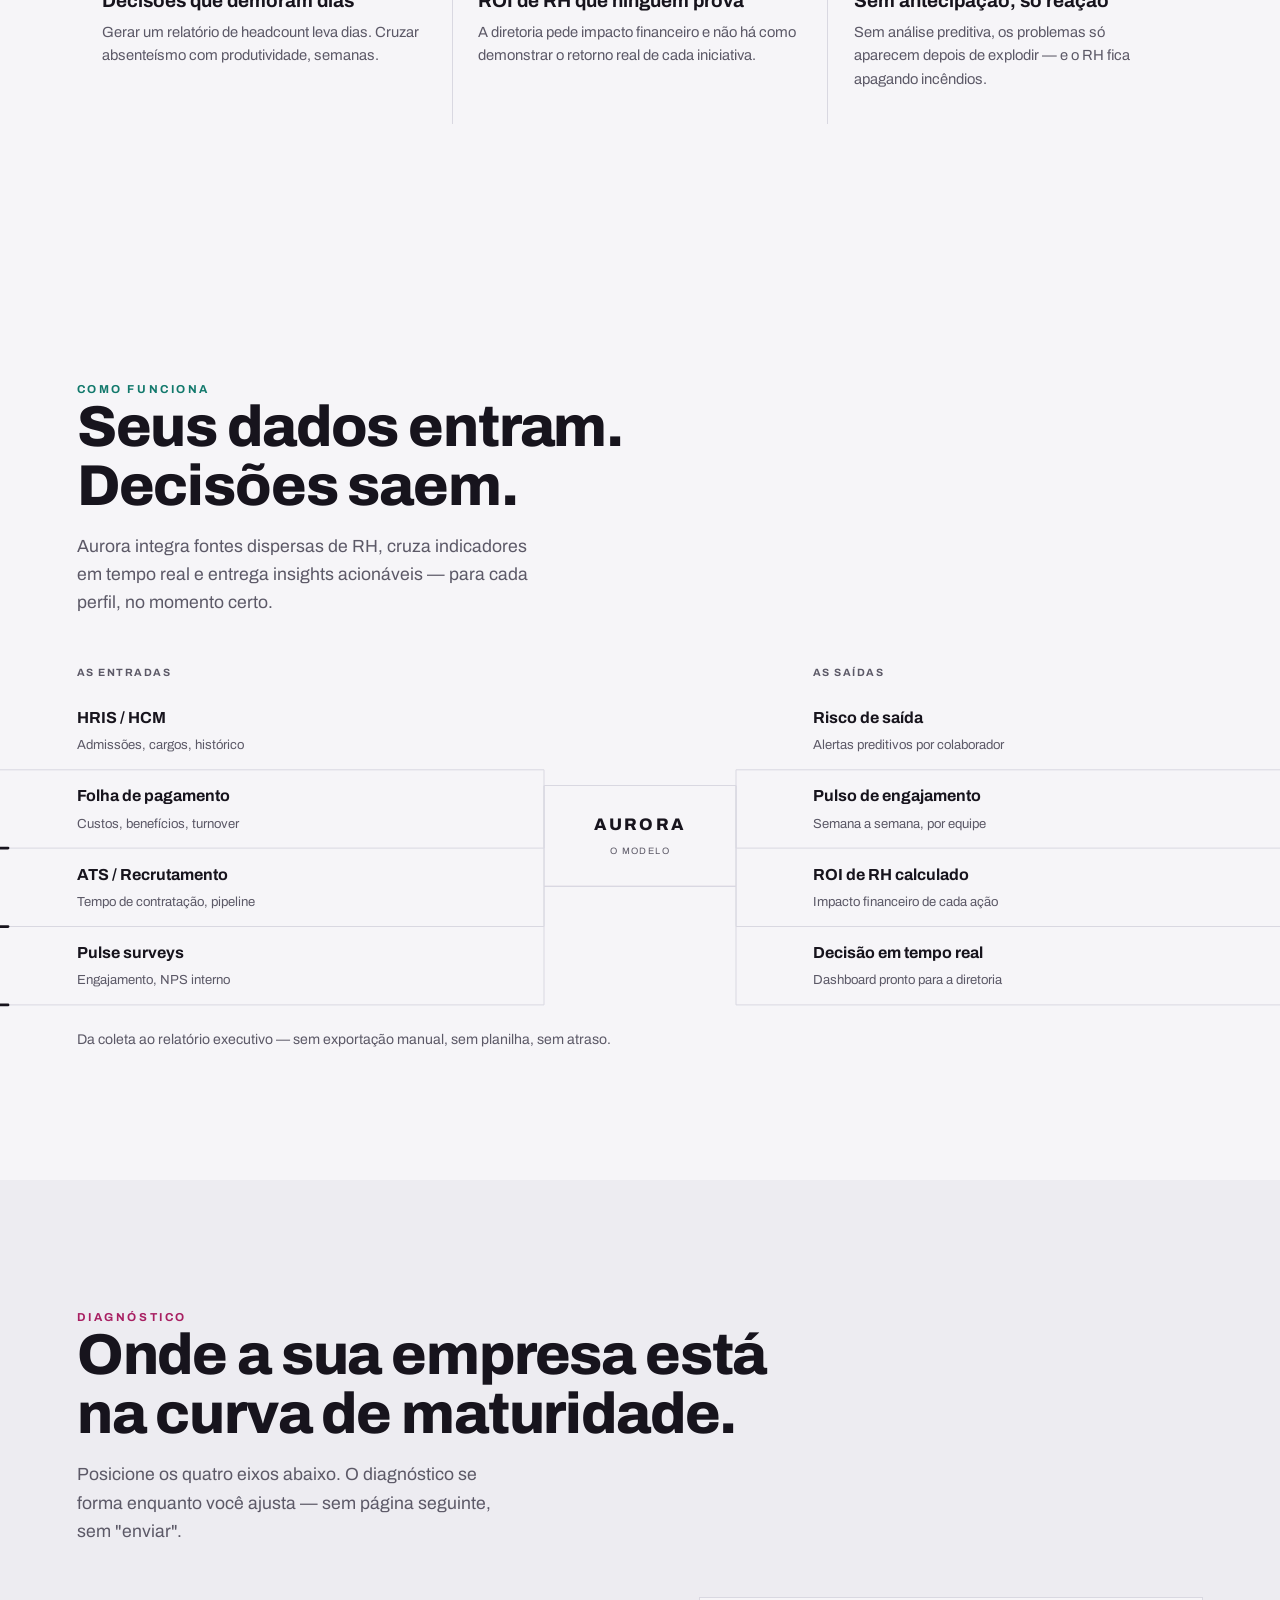
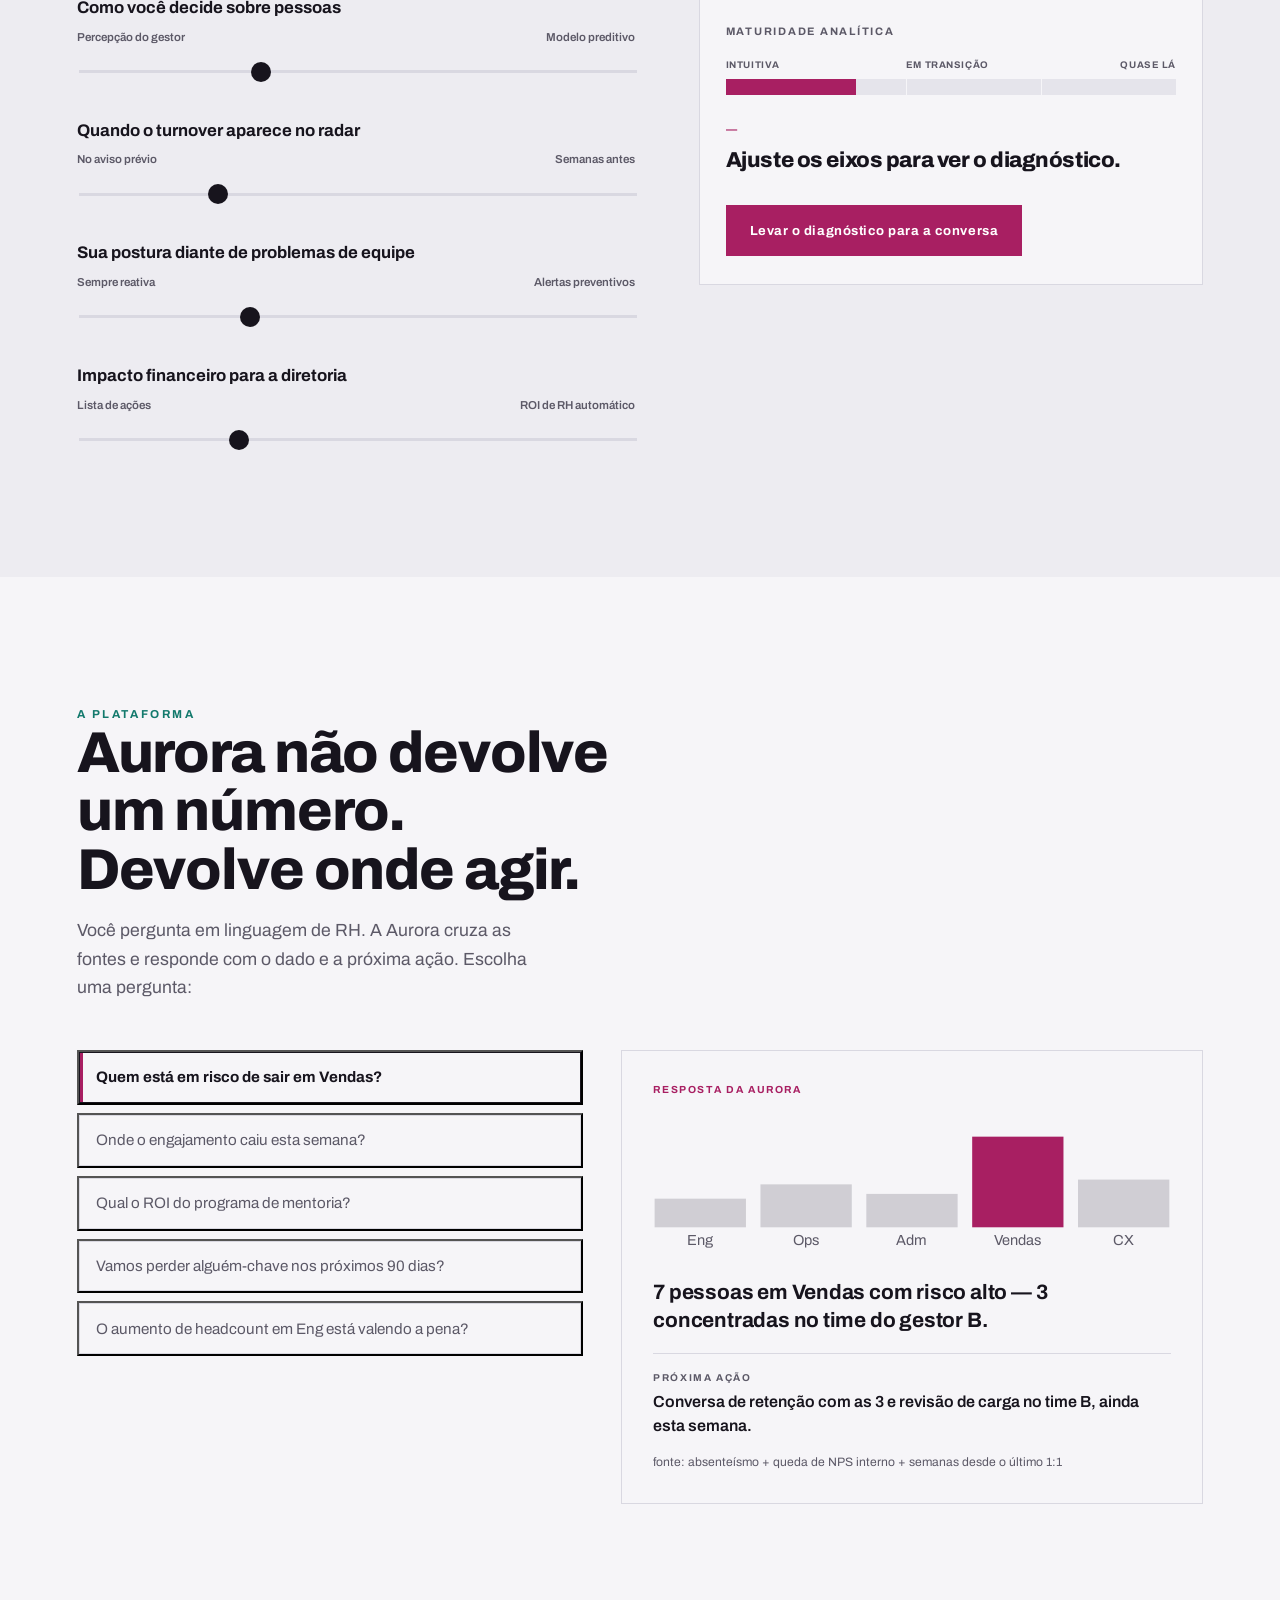
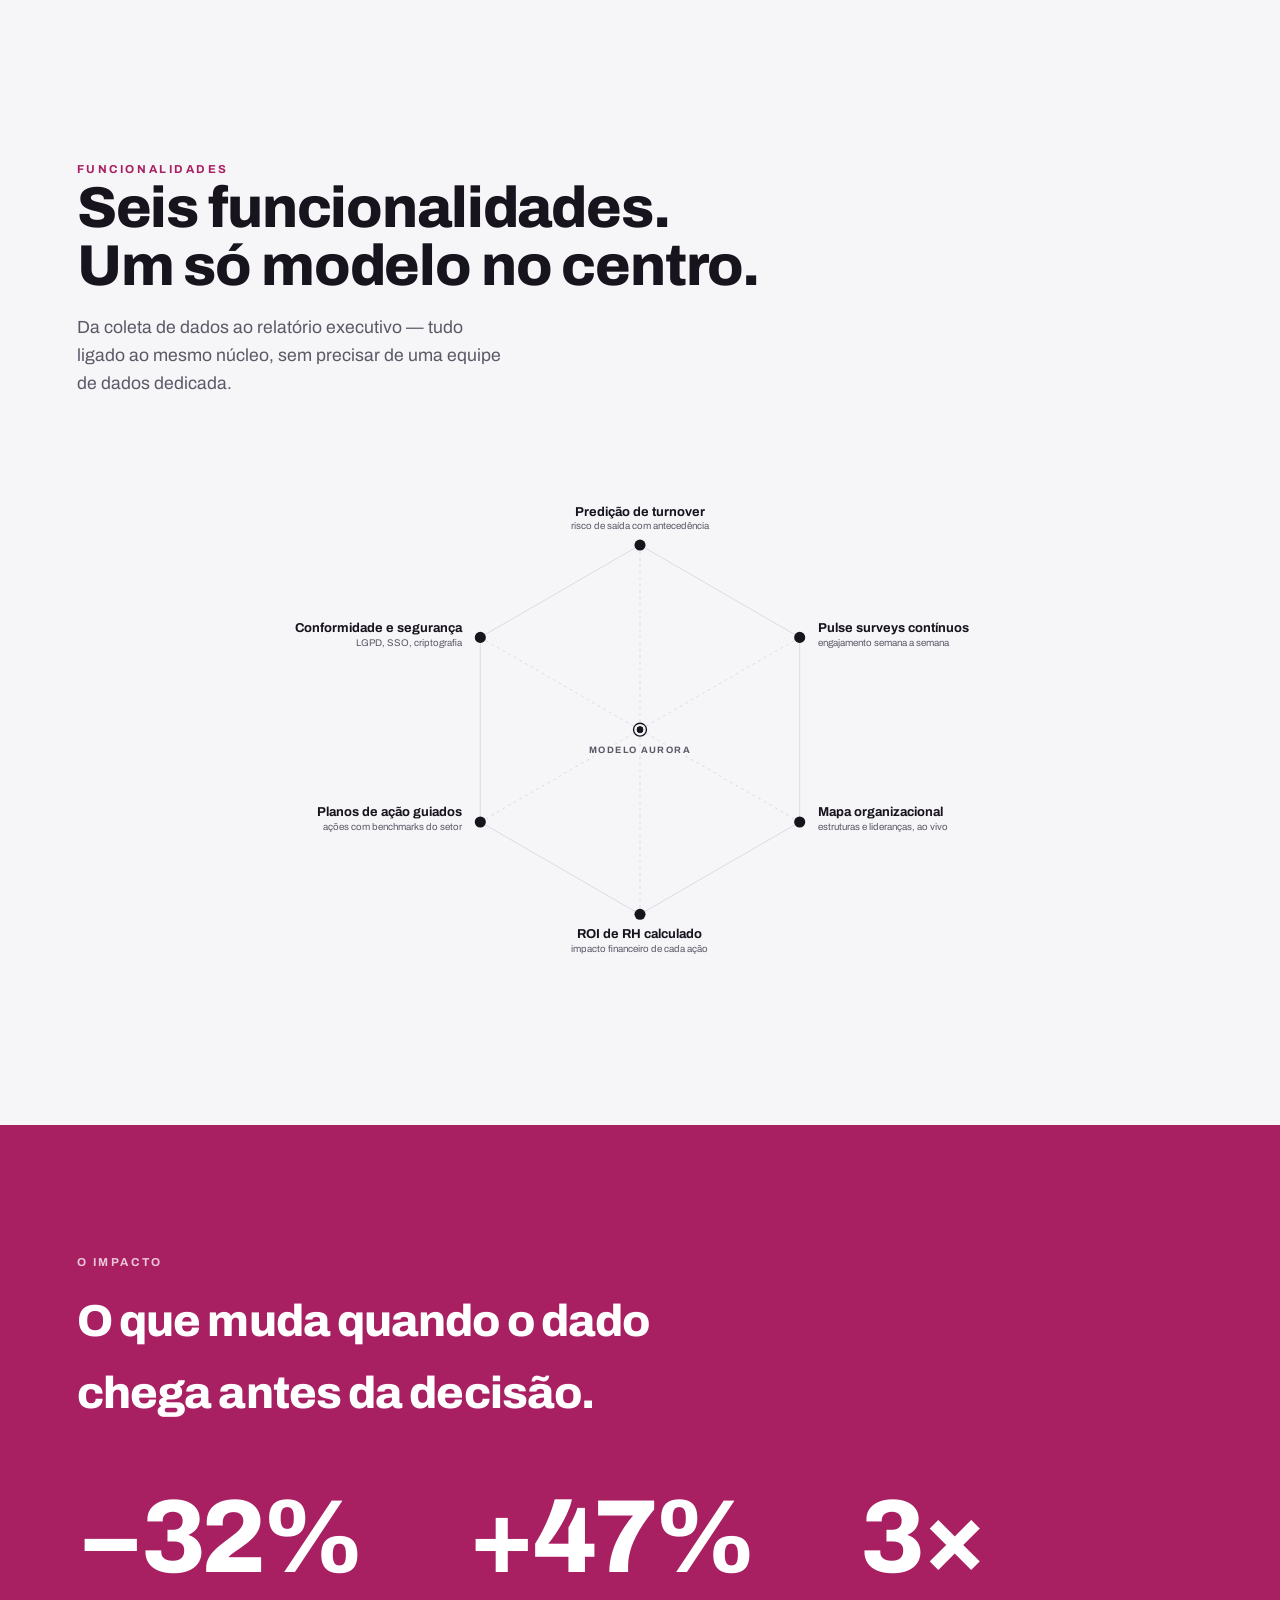
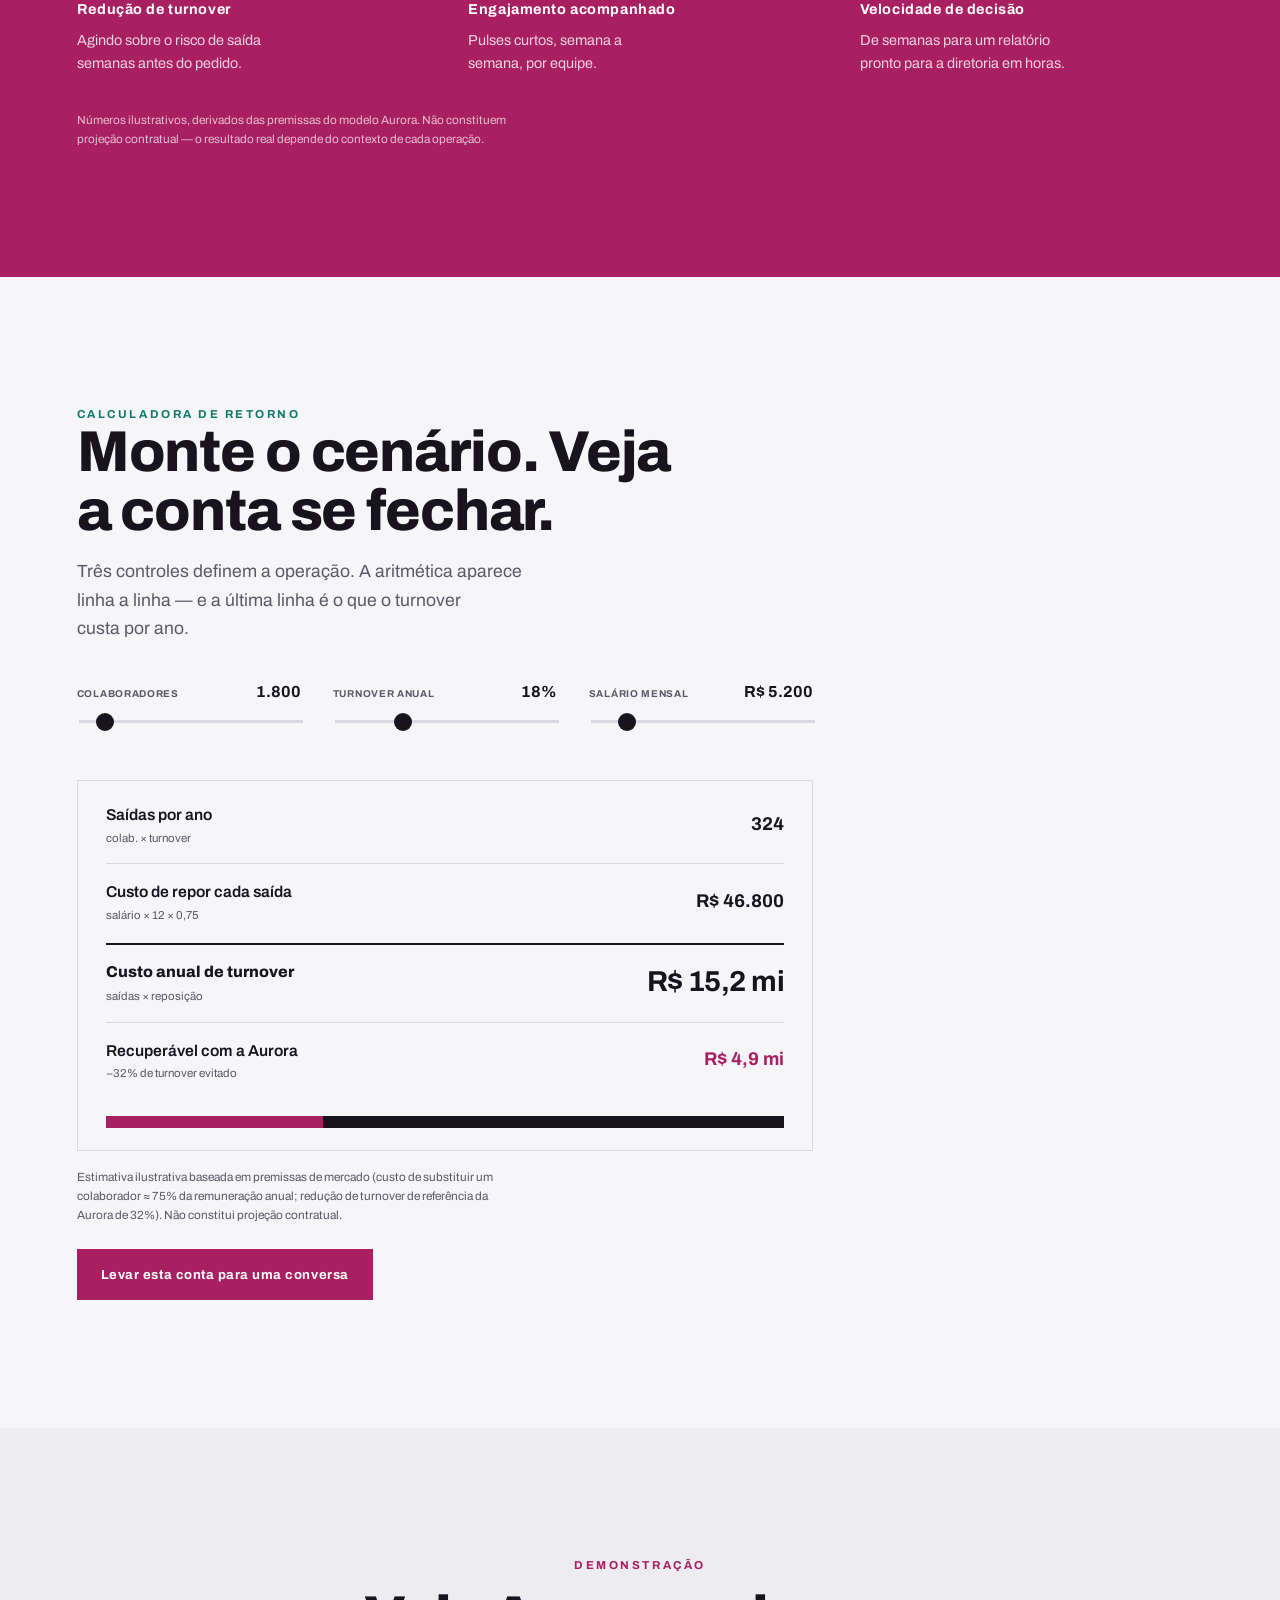
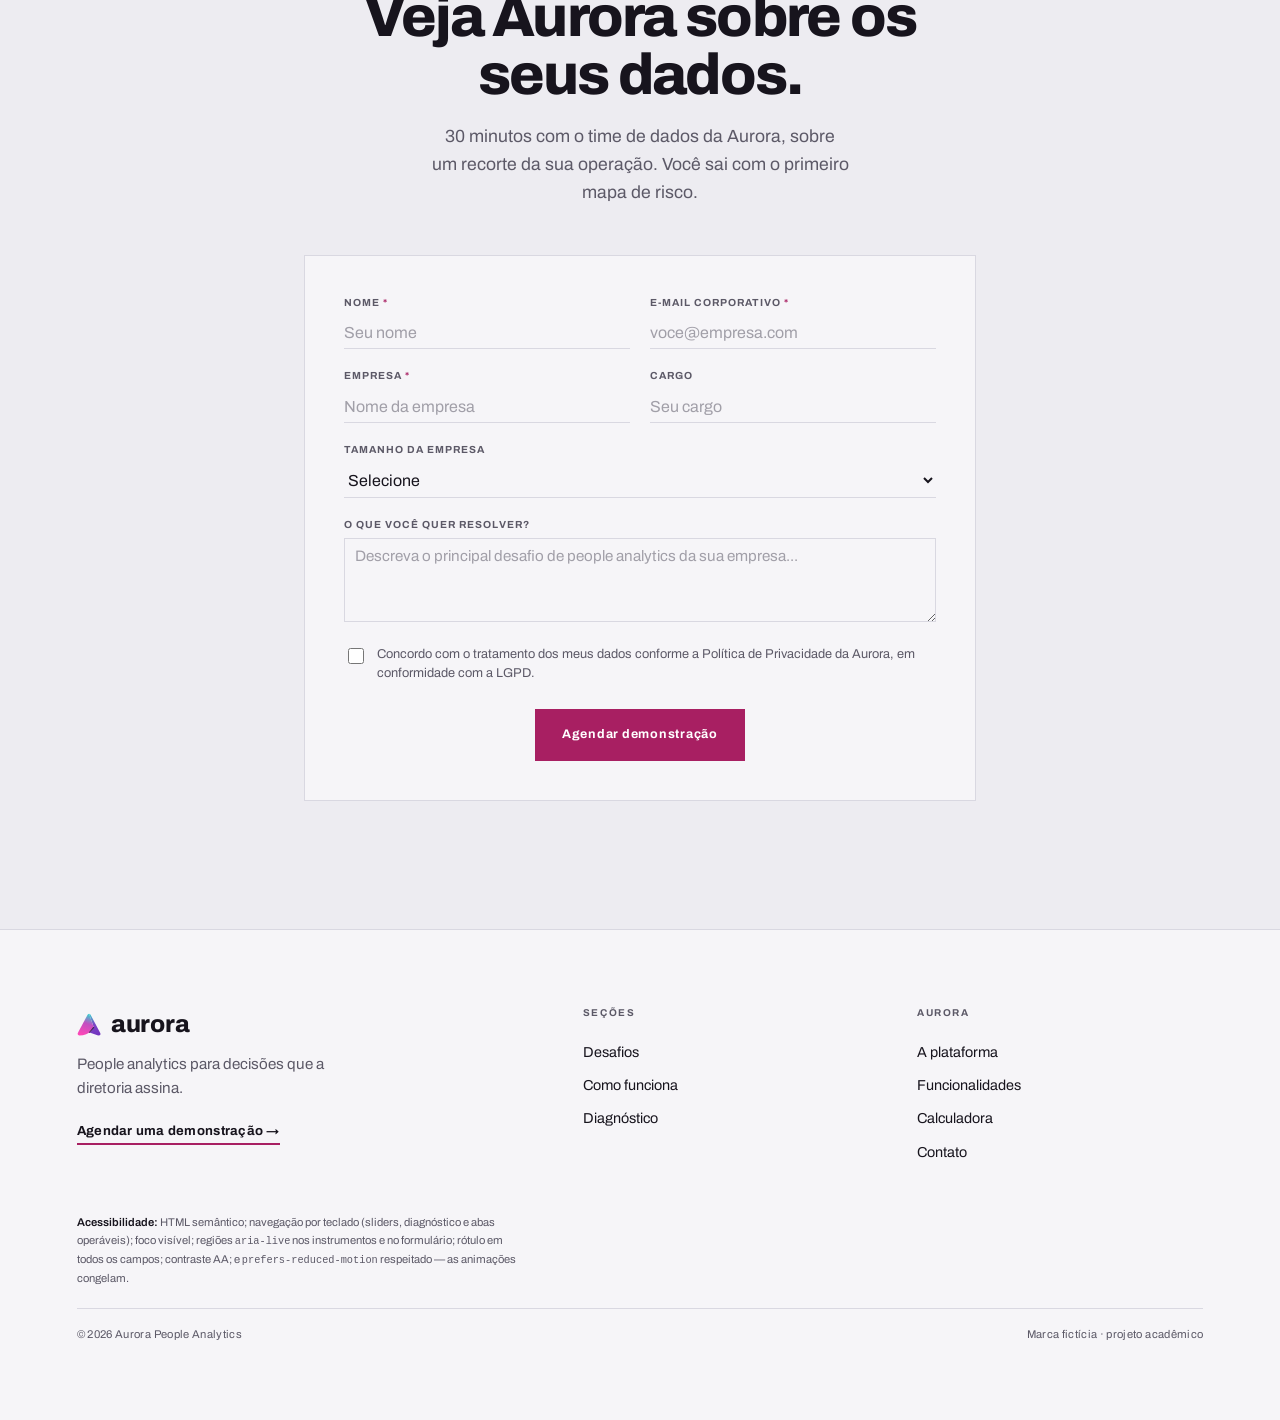
==== commit 43cd93ee: "Nova marca: A da Aurora vetorizada no logo e no favicon - assets/aurora-logo.svg: marca "A" (triangu" ====
--- a/index.html
+++ b/index.html
@@ -30,7 +30,7 @@
 <a href="#conteudo" class="skip-link">Ir para o conteúdo principal</a>
 
 <header class="nav">
-  <a href="#conteudo" class="wordmark" aria-label="Aurora — início"><img src="assets/aurora-logo.svg" alt="Aurora" width="242" height="73" /></a>
+  <a href="#conteudo" class="wordmark" aria-label="Aurora — início"><img class="wordmark__mark" src="assets/aurora-logo.svg" alt="" width="275" height="305" /><span class="wordmark__txt">aurora</span></a>
   <button type="button" class="nav__toggle" aria-expanded="false" aria-controls="nav-sections">Seções</button>
   <nav class="nav__links" id="nav-sections" aria-label="Navegação principal">
     <a href="#desafios">Desafios</a>
@@ -363,7 +363,7 @@
   <div class="hold">
     <div class="foot__grid">
       <div>
-        <p class="foot__mark"><img src="assets/aurora-logo.svg" alt="Aurora" width="242" height="73" /></p>
+        <p class="foot__mark"><img class="foot__mark-img" src="assets/aurora-logo.svg" alt="" width="275" height="305" /><span>aurora</span></p>
         <p class="t">People analytics para decisões que a diretoria assina.</p>
         <a href="#assine" class="foot__cta">Agendar uma demonstração →</a>
       </div>
--- a/css/styles.css
+++ b/css/styles.css
@@ -63,8 +63,9 @@
     display: flex; align-items: center; justify-content: space-between;
     padding: 1.05rem var(--px); background: rgba(246,245,248,.82); backdrop-filter: blur(8px);
   }
-  .wordmark { display: flex; text-decoration: none; }
-  .wordmark img { height: 1.75rem; width: auto; display: block; }
+  .wordmark { display: flex; align-items: center; gap: .5rem; text-decoration: none; }
+  .wordmark__mark { height: 1.6rem; width: auto; display: block; }
+  .wordmark__txt { font-weight: 800; font-size: 1.35rem; letter-spacing: -.01em; color: var(--fog); }
   .nav__toggle {
     font: inherit; font-size: .8rem; font-weight: 700; color: var(--fog);
     background: none; border: 0; cursor: pointer; padding: 0;
@@ -366,7 +367,9 @@
   .foot { padding-block: clamp(3rem, 6vw, 5rem); box-shadow: inset 0 1px 0 var(--line); }
   .foot__grid { display: grid; gap: 2.5rem; }
   @media (min-width: 720px) { .foot__grid { grid-template-columns: 1.6fr 1fr 1fr; gap: 3rem; } }
-  .foot__mark img { height: 1.9rem; width: auto; display: block; }
+  .foot__mark { display: flex; align-items: center; gap: .55rem; }
+  .foot__mark-img { height: 1.75rem; width: auto; display: block; }
+  .foot__mark span { font-weight: 800; font-size: 1.5rem; letter-spacing: -.01em; color: var(--fog); }
   .foot p.t { margin-top: .6rem; color: var(--fog2); font-size: .95rem; line-height: 1.55; max-width: 30ch; }
   .foot__cta { display: inline-block; margin-top: 1.2rem; font-weight: 700; font-size: .82rem; letter-spacing: .02em;
     text-decoration: none; color: var(--fog); border-bottom: 2px solid var(--magenta); padding-bottom: 2px; }
